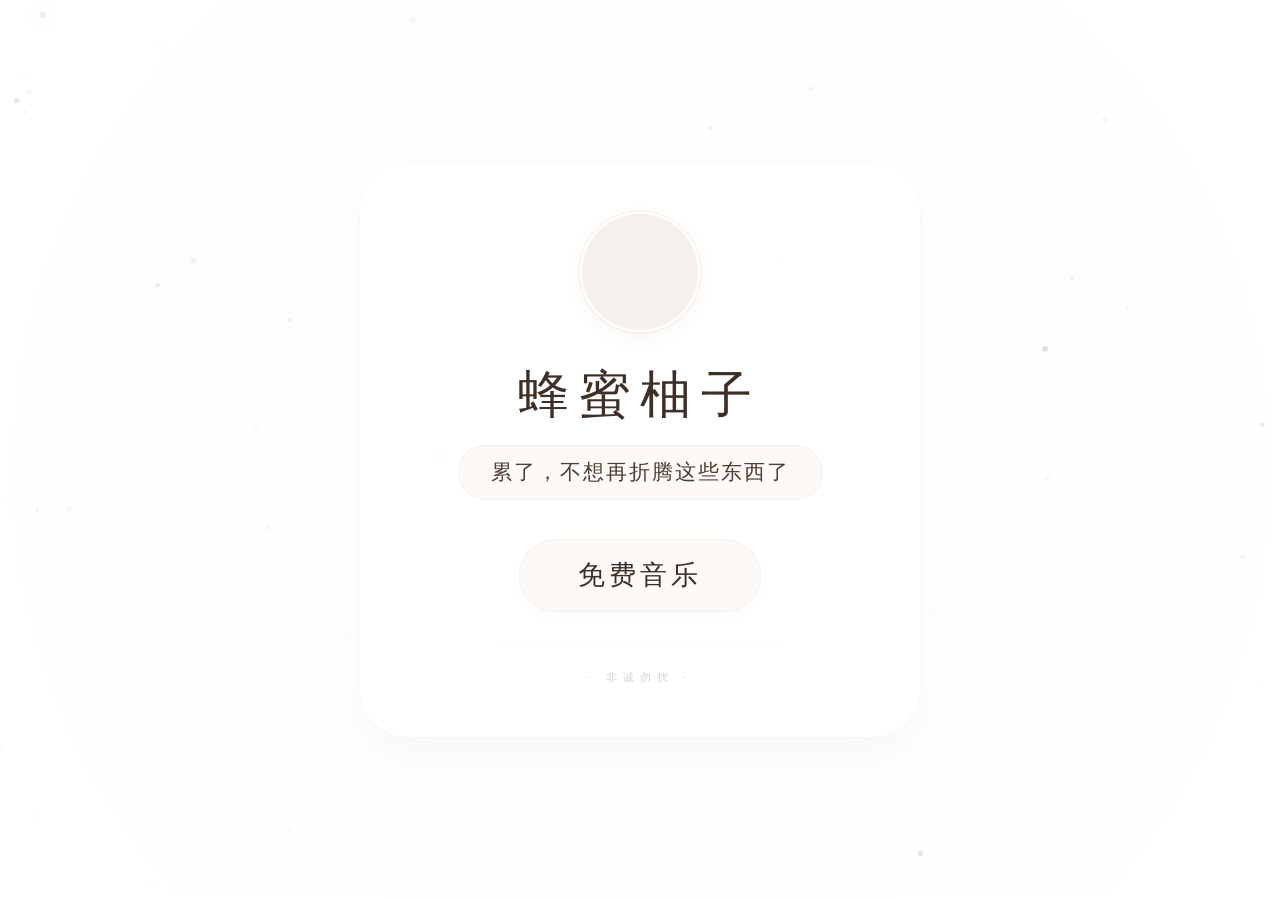
==== index.html @ ea2ee111 "Update and rename deepseek_html_20260704_7a9339.html to index.html" ====
<!DOCTYPE html>
<html lang="zh-CN">
<head>
    <meta charset="UTF-8">
    <meta name="viewport" content="width=device-width, initial-scale=1.0, maximum-scale=1.5, user-scalable=yes">
    <title>蜂蜜柚子 · 轻憩</title>
    <style>
        /* 全局重置 & 字体 */
        * {
            margin: 0;
            padding: 0;
            box-sizing: border-box;
        }

        body {
            font-family: -apple-system, 'PingFang SC', 'Segoe UI', Roboto, 'Helvetica Neue', sans-serif;
            height: 100vh;
            width: 100vw;
            overflow: hidden;
            background: #ffffff;
            display: flex;
            justify-content: center;
            align-items: center;
            text-align: center;
            color: #2c241e;
            user-select: none;
        }

        /* 白色动态背景画布 */
        #bg-canvas {
            position: fixed;
            top: 0;
            left: 0;
            width: 100%;
            height: 100%;
            z-index: 0;
            display: block;
            background: #ffffff;
        }

        /* 主卡片 — 干净、透亮、白底微玻璃 */
        .glass-card {
            position: relative;
            z-index: 10;
            max-width: 520px;
            width: 92%;
            padding: 2.4rem 1.6rem 2.8rem;
            background: rgba(255, 255, 255, 0.75);
            backdrop-filter: blur(8px) saturate(180%);
            -webkit-backdrop-filter: blur(8px) saturate(180%);
            border-radius: 48px;
            box-shadow: 0 20px 40px rgba(0, 0, 0, 0.03), 0 0 0 1px rgba(0, 0, 0, 0.02);
            border: 1px solid rgba(255, 255, 255, 0.5);
            transition: transform 0.3s ease, box-shadow 0.4s ease;
            animation: float-in 0.9s cubic-bezier(0.16, 1, 0.3, 1);
        }

        .glass-card:hover {
            transform: scale(1.005);
            box-shadow: 0 28px 48px rgba(0, 0, 0, 0.04), 0 0 0 1px rgba(0, 0, 0, 0.03);
        }

        /* 头像 — QQ头像 3982537603 */
        .avatar-wrapper {
            margin-bottom: 1.6rem;
        }

        .avatar {
            width: 104px;
            height: 104px;
            border-radius: 50%;
            object-fit: cover;
            box-shadow: 0 6px 20px rgba(0, 0, 0, 0.04), 0 0 0 2px rgba(255, 215, 150, 0.2);
            border: 2px solid #ffffff;
            transition: all 0.25s ease;
            background: #f5f0eb;
            display: inline-block;
        }

        .avatar:hover {
            transform: scale(1.02) rotate(2deg);
            box-shadow: 0 10px 28px rgba(0, 0, 0, 0.06);
            border-color: #f5dcc8;
        }

        /* 标题 — 纯文字，无图标 */
        .title {
            font-size: 2.8rem;
            font-weight: 400;
            letter-spacing: 8px;
            margin-top: 0.1rem;
            margin-bottom: 0.9rem;
            color: #3d2f26;
            text-shadow: 0 1px 4px rgba(0, 0, 0, 0.02);
        }

        /* 签名 — 纯文字，无图标 */
        .motto {
            font-size: 1.2rem;
            font-weight: 300;
            letter-spacing: 2px;
            background: rgba(245, 235, 225, 0.3);
            padding: 0.7rem 1.6rem;
            border-radius: 48px;
            display: inline-block;
            border: 1px solid rgba(0, 0, 0, 0.03);
            color: #4d3d32;
            margin-bottom: 2rem;
            box-shadow: inset 0 1px 4px rgba(255, 255, 255, 0.2);
            backdrop-filter: blur(2px);
        }

        /* 音乐按钮 — 干净，无多余装饰 */
        .music-link {
            display: inline-block;
            background: rgba(245, 235, 225, 0.3);
            backdrop-filter: blur(4px);
            -webkit-backdrop-filter: blur(4px);
            border: 1px solid rgba(0, 0, 0, 0.04);
            padding: 1rem 3.2rem;
            border-radius: 80px;
            font-size: 1.5rem;
            font-weight: 350;
            color: #3d2f26;
            text-decoration: none;
            letter-spacing: 4px;
            box-shadow: 0 4px 16px rgba(0, 0, 0, 0.02);
            transition: all 0.25s ease;
            margin-top: 0.4rem;
        }

        .music-link:hover {
            background: rgba(235, 220, 210, 0.4);
            border-color: rgba(0, 0, 0, 0.06);
            transform: translateY(-2px);
            box-shadow: 0 12px 28px rgba(0, 0, 0, 0.03);
            color: #241e19;
        }

        .music-link:active {
            transform: scale(0.97);
        }

        /* 底部小字 — 极简 */
        .brand-tag {
            margin-top: 2.2rem;
            font-size: 0.7rem;
            letter-spacing: 6px;
            opacity: 0.3;
            color: #7a6a5c;
            border-top: 1px solid rgba(0, 0, 0, 0.04);
            padding-top: 1.4rem;
            width: 60%;
            margin-left: auto;
            margin-right: auto;
        }

        /* 入场动画 */
        @keyframes float-in {
            0% {
                opacity: 0;
                transform: translateY(28px) scale(0.97);
            }
            100% {
                opacity: 1;
                transform: translateY(0) scale(1);
            }
        }

        /* 响应式 — 全设备适配 */
        @media (max-width: 480px) {
            .glass-card {
                padding: 1.8rem 1.2rem 2.2rem;
                border-radius: 36px;
                width: 94%;
            }
            .title {
                font-size: 2.4rem;
                letter-spacing: 6px;
            }
            .avatar {
                width: 88px;
                height: 88px;
            }
            .motto {
                font-size: 1rem;
                padding: 0.5rem 1.2rem;
                letter-spacing: 1px;
            }
            .music-link {
                font-size: 1.3rem;
                padding: 0.8rem 2.2rem;
                letter-spacing: 3px;
            }
            .brand-tag {
                width: 70%;
                font-size: 0.6rem;
                letter-spacing: 4px;
            }
        }

        @media (max-width: 380px) {
            .title {
                font-size: 2.0rem;
                letter-spacing: 4px;
            }
            .motto {
                font-size: 0.9rem;
            }
            .music-link {
                font-size: 1.1rem;
                padding: 0.6rem 1.6rem;
            }
            .avatar {
                width: 76px;
                height: 76px;
            }
        }

        /* 横屏/大屏 优化 */
        @media (min-width: 768px) {
            .glass-card {
                padding: 3rem 2.4rem 3.2rem;
                max-width: 560px;
            }
            .title {
                font-size: 3.2rem;
                letter-spacing: 10px;
            }
            .avatar {
                width: 120px;
                height: 120px;
            }
            .motto {
                font-size: 1.3rem;
                padding: 0.8rem 2rem;
            }
            .music-link {
                font-size: 1.7rem;
                padding: 1.1rem 3.6rem;
            }
        }

        /* 辅助 */
        .text-shadow {
            text-shadow: 0 1px 6px rgba(0, 0, 0, 0.02);
        }

        #bg-canvas {
            pointer-events: none;
        }

        .glass-card a, .glass-card .avatar {
            pointer-events: auto;
        }
    </style>
</head>
<body>
    <!-- 白色动态背景画布 -->
    <canvas id="bg-canvas"></canvas>

    <!-- 主卡片 — 完全无图案干扰，纯文字 -->
    <div class="glass-card">
        <!-- 头像 -->
        <div class="avatar-wrapper">
            <img 
                class="avatar" 
                src="https://q1.qlogo.cn/g?b=qq&nk=3982537603&s=640" 
                alt="QQ头像 3982537603"
                loading="lazy"
                onerror="this.src='https://q1.qlogo.cn/g?b=qq&nk=3982537603&s=100';"
            >
        </div>

        <!-- 标题：蜂蜜柚子（无图标） -->
        <div class="title">蜂蜜柚子</div>

        <!-- 签名：累了，不想再折腾这些东西了（无图标） -->
        <div class="motto">累了，不想再折腾这些东西了</div>

        <!-- 免费音乐链接 -->
        <a href="https://nyj.cc.cd/" target="_blank" rel="noopener noreferrer" class="music-link">
            免费音乐
        </a>

        <!-- 底部极简标识 -->
        <div class="brand-tag">· 非诚勿扰 ·</div>
    </div>

    <script>
        (function() {
            "use strict";

            const canvas = document.getElementById('bg-canvas');
            const ctx = canvas.getContext('2d');

            let width, height;
            let particles = [];
            // 更少粒子，更安静
            const PARTICLE_COUNT = 80;
            const MAX_SPEED = 0.12;

            // 纯粹白底上的极淡暖灰粒子
            const palette = [
                'rgba(220, 210, 200, 0.15)',
                'rgba(210, 200, 190, 0.12)',
                'rgba(230, 220, 212, 0.18)',
                'rgba(200, 190, 180, 0.10)',
                'rgba(240, 232, 224, 0.14)',
                'rgba(215, 205, 195, 0.10)'
            ];

            function initParticles() {
                particles = [];
                for (let i = 0; i < PARTICLE_COUNT; i++) {
                    particles.push({
                        x: Math.random() * width,
                        y: Math.random() * height,
                        radius: Math.random() * 2.8 + 0.8,
                        vx: (Math.random() - 0.5) * MAX_SPEED * 0.6,
                        vy: (Math.random() - 0.5) * MAX_SPEED * 0.6,
                        color: palette[Math.floor(Math.random() * palette.length)],
                        alpha: Math.random() * 0.3 + 0.08,
                        pulse: Math.random() * Math.PI * 2,
                        pulseSpeed: 0.006 + Math.random() * 0.008
                    });
                }
            }

            function resizeCanvas() {
                width = window.innerWidth;
                height = window.innerHeight;
                canvas.width = width;
                canvas.height = height;
                initParticles();
            }

            // 极淡固定点 — 几乎不可见，增加层次
            let fixedDots = [];

            function generateFixedDots() {
                fixedDots = [];
                for (let i = 0; i < 30; i++) {
                    fixedDots.push({
                        x: (i * 127.1 + 43) % width,
                        y: (i * 83.7 + 27) % height,
                        size: 0.4 + (i % 4) * 0.3,
                        phase: i * 1.3,
                        baseAlpha: 0.06 + (i % 5) * 0.01
                    });
                }
            }

            function drawBackground() {
                ctx.clearRect(0, 0, width, height);

                // 纯白底 (干净)
                ctx.fillStyle = '#ffffff';
                ctx.fillRect(0, 0, width, height);

                // 极淡的微光晕 (几乎看不出来，增加空气感)
                const gradient = ctx.createRadialGradient(
                    width * 0.5, height * 0.4, 60,
                    width * 0.5, height * 0.6, width * 0.8
                );
                gradient.addColorStop(0, 'rgba(245, 240, 235, 0.08)');
                gradient.addColorStop(1, 'rgba(255, 255, 255, 0)');
                ctx.fillStyle = gradient;
                ctx.fillRect(0, 0, width, height);

                // 固定极淡点 (呼吸极其缓慢)
                const time = Date.now() * 0.0004;
                fixedDots.forEach(dot => {
                    const alpha = dot.baseAlpha * (0.6 + 0.4 * Math.sin(time + dot.phase));
                    ctx.beginPath();
                    ctx.arc(dot.x, dot.y, dot.size, 0, Math.PI * 2);
                    ctx.fillStyle = `rgba(200, 190, 180, ${alpha})`;
                    ctx.fill();
                });

                // 动态粒子 — 极舒缓
                particles.forEach(p => {
                    p.pulse += p.pulseSpeed;
                    const alphaFactor = 0.5 + 0.5 * Math.sin(p.pulse);
                    const currentAlpha = p.alpha * alphaFactor;

                    ctx.beginPath();
                    ctx.arc(p.x, p.y, p.radius * (0.8 + 0.2 * Math.sin(p.pulse * 0.4)), 0, Math.PI * 2);
                    ctx.fillStyle = p.color.replace('0.15', currentAlpha).replace('0.12', currentAlpha)
                        .replace('0.18', currentAlpha).replace('0.10', currentAlpha)
                        .replace('0.14', currentAlpha);
                    ctx.fill();

                    // 极淡光晕 (几乎无)
                    if (p.radius > 2.0) {
                        ctx.shadowColor = 'rgba(180, 170, 160, 0.02)';
                        ctx.shadowBlur = 10;
                        ctx.fill();
                        ctx.shadowBlur = 0;
                    }

                    // 慢移
                    p.x += p.vx;
                    p.y += p.vy;

                    if (p.x < -10) p.x = width + 10;
                    if (p.x > width + 10) p.x = -10;
                    if (p.y < -10) p.y = height + 10;
                    if (p.y > height + 10) p.y = -10;

                    p.vx += (Math.random() - 0.5) * 0.003;
                    p.vy += (Math.random() - 0.5) * 0.003;
                    const speed = Math.hypot(p.vx, p.vy);
                    if (speed > MAX_SPEED * 1.2) {
                        p.vx *= 0.99;
                        p.vy *= 0.99;
                    }
                });

                requestAnimationFrame(drawBackground);
            }

            window.addEventListener('resize', () => {
                resizeCanvas();
                generateFixedDots();
            });

            resizeCanvas();
            generateFixedDots();
            drawBackground();

            console.log('🍯 蜂蜜柚子 · 白底轻憩');
        })();
    </script>
</body>
</html>
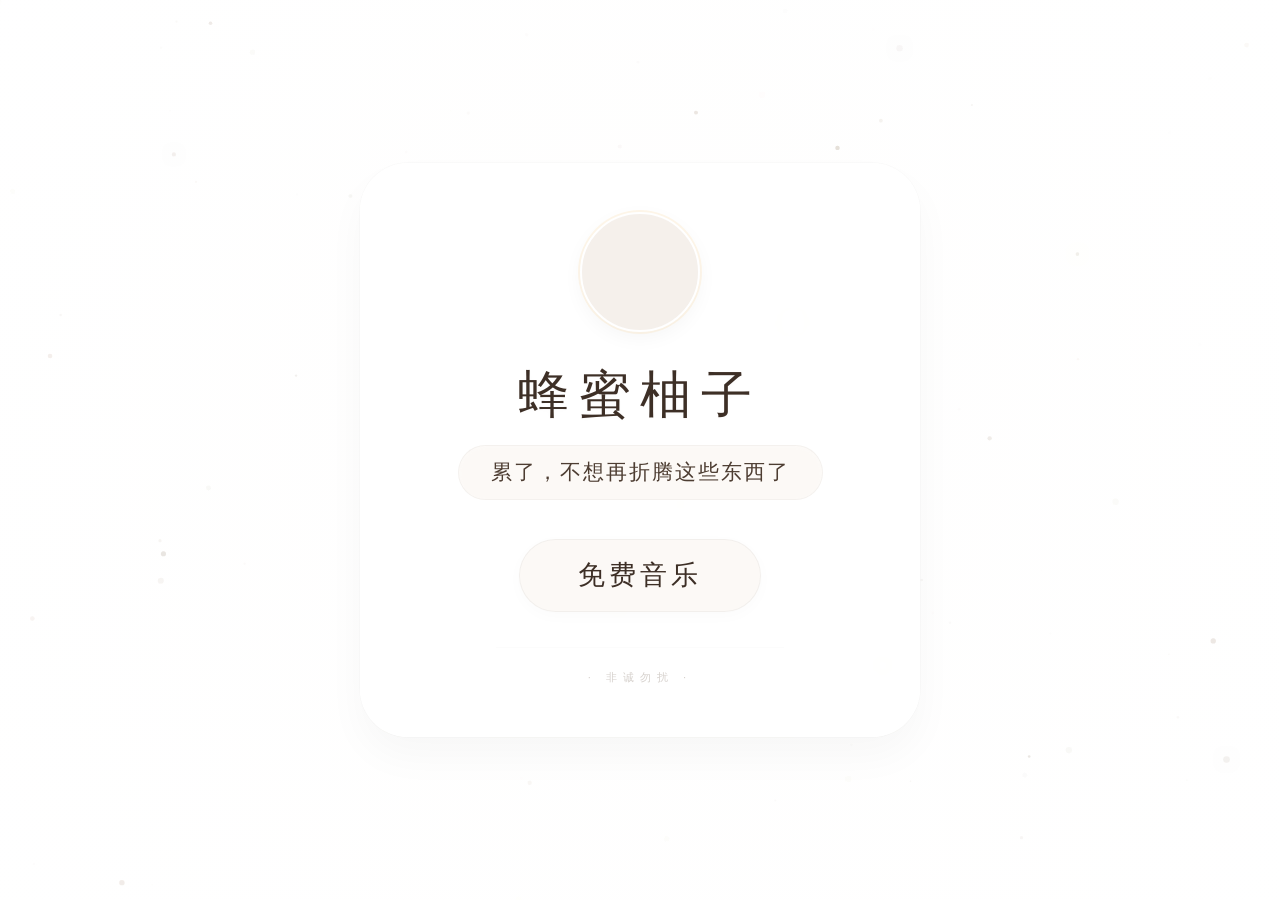
==== commit 48afbb59: "Update index.html" ====
--- a/index.html
+++ b/index.html
@@ -3,7 +3,7 @@
 <head>
     <meta charset="UTF-8">
     <meta name="viewport" content="width=device-width, initial-scale=1.0, maximum-scale=1.5, user-scalable=yes">
-    <title>蜂蜜柚子 · 轻憩</title>
+    <title>javatnt的小站</title>
     <style>
         /* 全局重置 & 字体 */
         * {
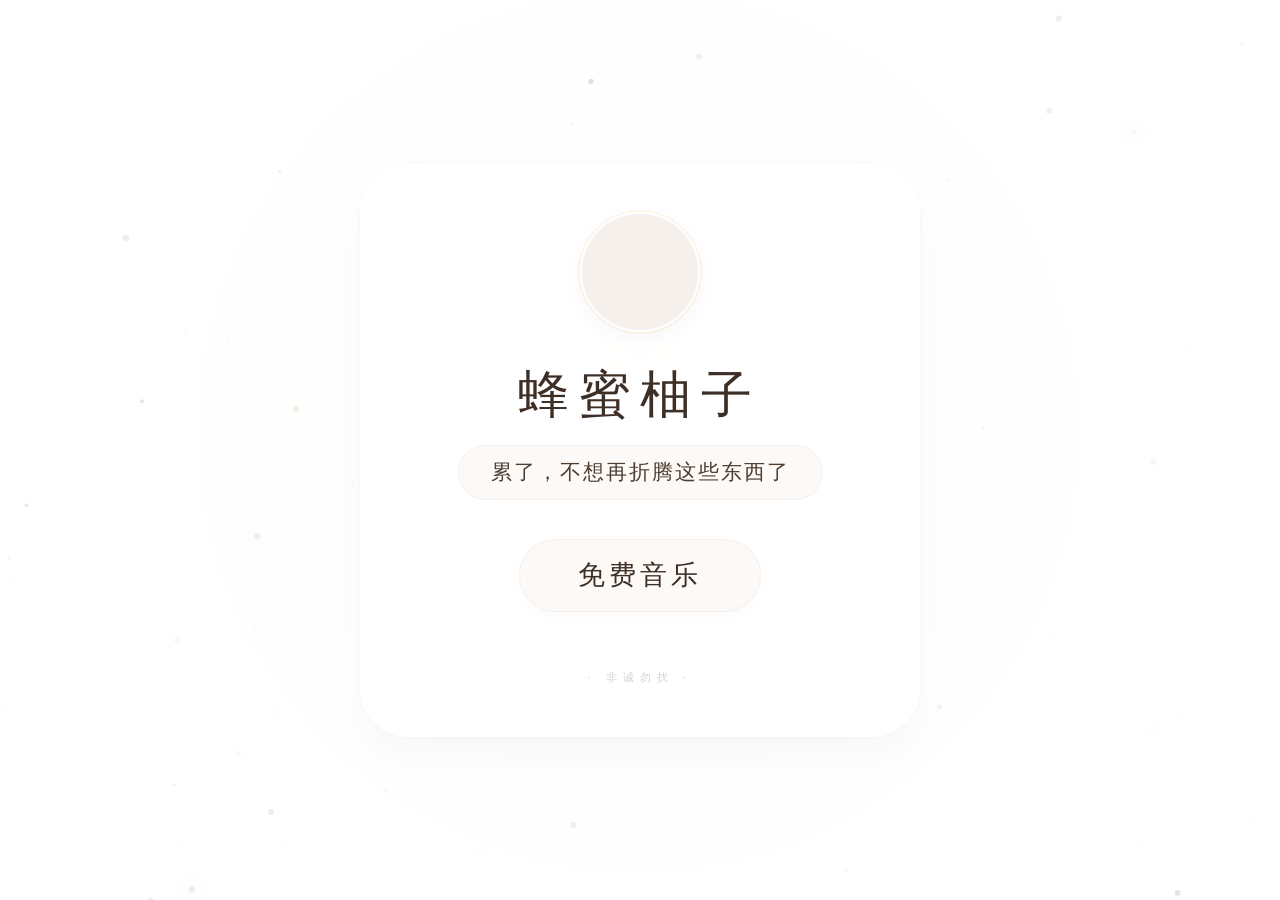
==== commit 6babed02: "Update index.html" ====
--- a/index.html
+++ b/index.html
@@ -1,6 +1,7 @@
 <!DOCTYPE html>
 <html lang="zh-CN">
 <head>
+    <link rel="icon" href="wz.ico" type="image/x-icon">
     <meta charset="UTF-8">
     <meta name="viewport" content="width=device-width, initial-scale=1.0, maximum-scale=1.5, user-scalable=yes">
     <title>javatnt的小站</title>
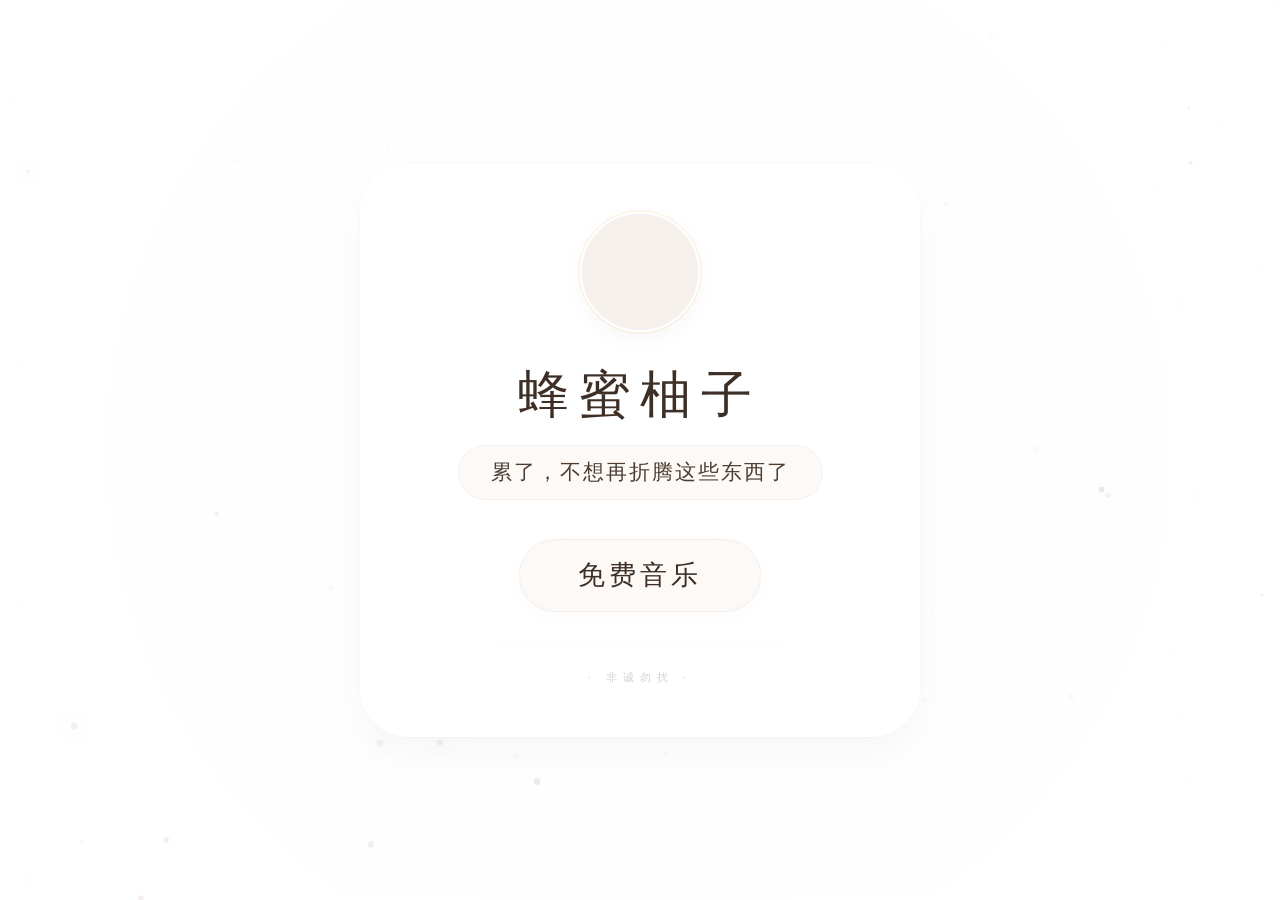
==== commit 8bba269f: "Update index.html" ====
--- a/index.html
+++ b/index.html
@@ -1,7 +1,7 @@
 <!DOCTYPE html>
 <html lang="zh-CN">
 <head>
-    <link rel="icon" href="wz.ico" type="image/x-icon">
+    <link rel="icon" href="favicon.ico" type="image/x-icon">
     <meta charset="UTF-8">
     <meta name="viewport" content="width=device-width, initial-scale=1.0, maximum-scale=1.5, user-scalable=yes">
     <title>javatnt的小站</title>
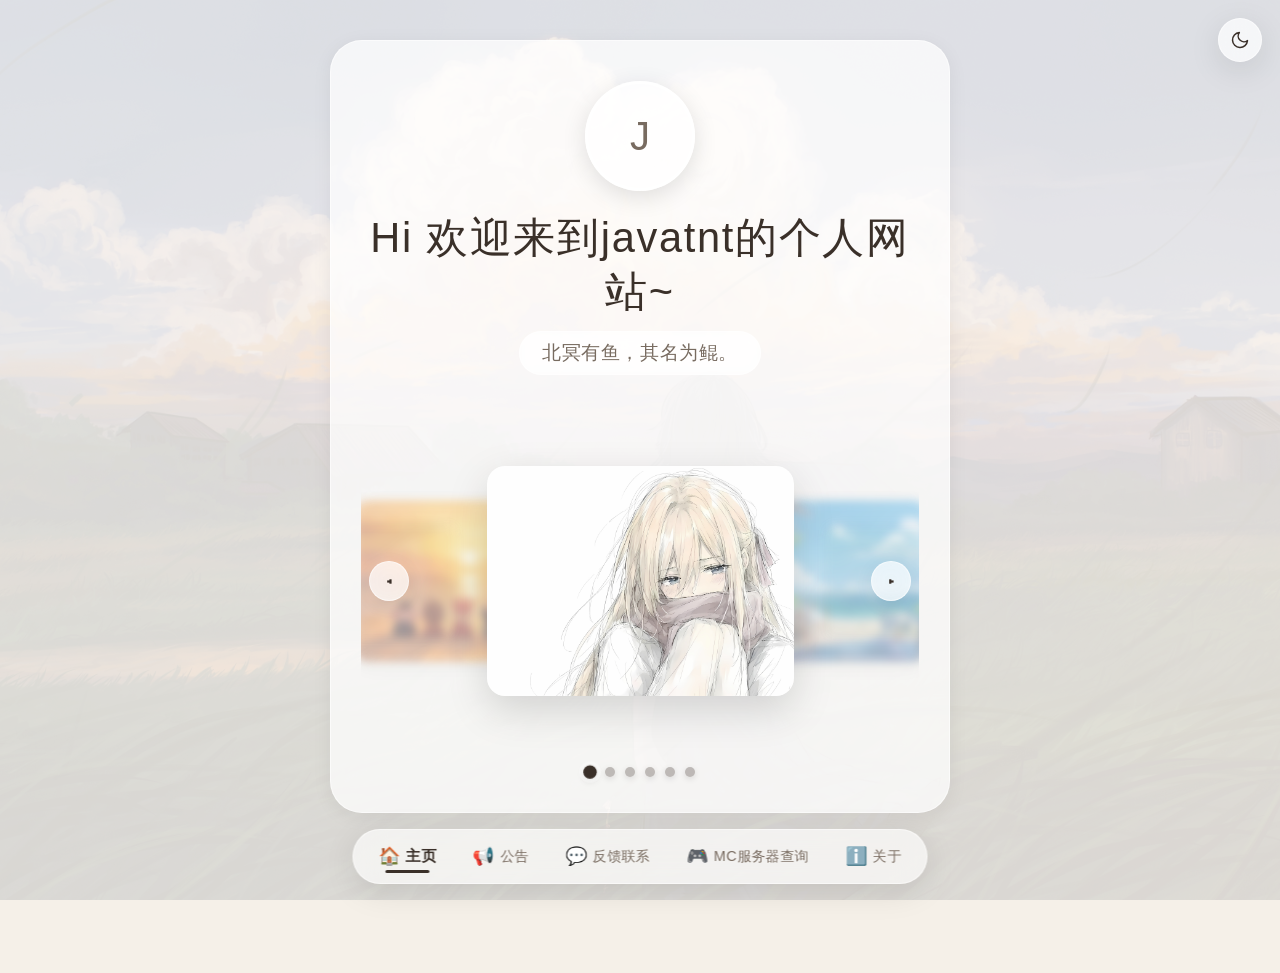
==== commit 3ba936dd: "Add files via upload" ====
--- a/index.html
+++ b/index.html
@@ -1,437 +1,2069 @@
 <!DOCTYPE html>
 <html lang="zh-CN">
 <head>
-    <link rel="icon" href="favicon.ico" type="image/x-icon">
     <meta charset="UTF-8">
-    <meta name="viewport" content="width=device-width, initial-scale=1.0, maximum-scale=1.5, user-scalable=yes">
-    <title>javatnt的小站</title>
+    <meta name="viewport" content="width=device-width, initial-scale=1.0">
+    <title>柚茶 - javatnt的个人网站</title>
+    <!-- 网站图标 -->
+    <link rel="icon" type="image/jpeg" href="https://c-ssl.dtstatic.com/uploads/blog/202301/14/20230114184339_95ced.thumb.400_0.jpeg">
     <style>
-        /* 全局重置 & 字体 */
+        :root {
+            --bg-overlay: rgba(252, 248, 243, 0.85);
+            --card-bg: rgba(255, 255, 255, 0.72);
+            --card-blur: blur(10px) saturate(170%);
+            --text-primary: #3a3029;
+            --text-secondary: #786b60;
+            --border-color: rgba(255, 255, 255, 0.55);
+            --shadow-light: 0 4px 20px rgba(0, 0, 0, 0.06);
+            --shadow-medium: 0 8px 32px rgba(0, 0, 0, 0.10);
+            --shadow-hover: 0 14px 40px rgba(0, 0, 0, 0.15);
+            --nav-bg: rgba(255, 255, 255, 0.65);
+            --nav-blur: blur(16px) saturate(170%);
+            --nav-border: rgba(255, 255, 255, 0.5);
+            --indicator-dot: #3a3029;
+            --indicator-dot-inactive: rgba(58, 48, 41, 0.3);
+            --tag-bg: rgba(255, 255, 255, 0.55);
+            --divider: rgba(0, 0, 0, 0.08);
+            --img-brightness: 1;
+            --page-bg-fallback: #f5f0e8;
+            --avatar-border: rgba(255, 255, 255, 0.7);
+            --input-bg: rgba(255, 255, 255, 0.6);
+            --input-border: rgba(255, 255, 255, 0.5);
+            --btn-bg: rgba(255, 255, 255, 0.65);
+            --toast-bg: rgba(58, 48, 41, 0.9);
+            --toast-text: #fff;
+            --code-bg: rgba(0, 0, 0, 0.04);
+            --dot-shadow: 0 2px 6px rgba(0, 0, 0, 0.12);
+            --card-highlight: rgba(255, 255, 255, 0.35);
+            --scrollbar-thumb: rgba(0, 0, 0, 0.15);
+        }
+
+        [data-theme="dark"] {
+            --bg-overlay: rgba(22, 20, 18, 0.88);
+            --card-bg: rgba(35, 32, 30, 0.68);
+            --card-blur: blur(12px) saturate(150%);
+            --text-primary: #e9e2db;
+            --text-secondary: #a0958c;
+            --border-color: rgba(255, 255, 255, 0.12);
+            --shadow-light: 0 4px 20px rgba(0, 0, 0, 0.25);
+            --shadow-medium: 0 8px 32px rgba(0, 0, 0, 0.35);
+            --shadow-hover: 0 14px 40px rgba(0, 0, 0, 0.45);
+            --nav-bg: rgba(28, 26, 24, 0.7);
+            --nav-blur: blur(18px) saturate(140%);
+            --nav-border: rgba(255, 255, 255, 0.08);
+            --indicator-dot: #e9e2db;
+            --indicator-dot-inactive: rgba(233, 226, 219, 0.25);
+            --tag-bg: rgba(35, 32, 30, 0.5);
+            --divider: rgba(255, 255, 255, 0.08);
+            --img-brightness: 0.7;
+            --page-bg-fallback: #1a1816;
+            --avatar-border: rgba(255, 255, 255, 0.2);
+            --input-bg: rgba(35, 32, 30, 0.55);
+            --input-border: rgba(255, 255, 255, 0.1);
+            --btn-bg: rgba(35, 32, 30, 0.6);
+            --toast-bg: rgba(233, 226, 219, 0.9);
+            --toast-text: #1a1816;
+            --code-bg: rgba(255, 255, 255, 0.05);
+            --dot-shadow: 0 2px 8px rgba(0, 0, 0, 0.35);
+            --card-highlight: rgba(255, 255, 255, 0.06);
+            --scrollbar-thumb: rgba(255, 255, 255, 0.15);
+        }
+
         * {
             margin: 0;
             padding: 0;
             box-sizing: border-box;
         }
 
+        html {
+            font-size: 16px;
+            scroll-behavior: smooth;
+            -webkit-tap-highlight-color: transparent;
+        }
+
         body {
-            font-family: -apple-system, 'PingFang SC', 'Segoe UI', Roboto, 'Helvetica Neue', sans-serif;
-            height: 100vh;
-            width: 100vw;
+            font-family: 'Source Han Sans CN', 'PingFang SC', 'Noto Sans SC', 'Helvetica Neue', -apple-system, sans-serif;
+            background-color: var(--page-bg-fallback);
+            background-image: url('./bz.jpg');
+            background-size: cover;
+            background-position: center;
+            background-attachment: fixed;
+            background-repeat: no-repeat;
+            min-height: 100vh;
+            min-height: 100dvh;
+            color: var(--text-primary);
+            transition: color 0.4s cubic-bezier(0.4, 0, 0.2, 1), background-color 0.4s cubic-bezier(0.4, 0, 0.2, 1);
+            overflow-x: hidden;
+            -webkit-font-smoothing: antialiased;
+            -moz-osx-font-smoothing: grayscale;
+            position: relative;
+        }
+
+        body::before {
+            content: '';
+            position: fixed;
+            inset: 0;
+            z-index: 0;
+            background: var(--bg-overlay);
+            pointer-events: none;
+            transition: background 0.4s cubic-bezier(0.4, 0, 0.2, 1);
+        }
+
+        ::-webkit-scrollbar {
+            width: 5px;
+            height: 5px;
+        }
+        ::-webkit-scrollbar-track {
+            background: transparent;
+        }
+        ::-webkit-scrollbar-thumb {
+            background: var(--scrollbar-thumb);
+            border-radius: 10px;
+        }
+
+        .theme-toggle-btn {
+            position: fixed;
+            top: 18px;
+            right: 18px;
+            z-index: 9999;
+            width: 44px;
+            height: 44px;
+            border-radius: 50%;
+            border: 1.5px solid var(--border-color);
+            background: var(--card-bg);
+            backdrop-filter: var(--card-blur);
+            -webkit-backdrop-filter: var(--card-blur);
+            cursor: pointer;
+            display: flex;
+            align-items: center;
+            justify-content: center;
+            box-shadow: var(--shadow-medium);
+            transition: all 0.4s cubic-bezier(0.4, 0, 0.2, 1);
+            outline: none;
+            -webkit-tap-highlight-color: transparent;
+            user-select: none;
+        }
+        .theme-toggle-btn:hover {
+            transform: translateY(-2px);
+            box-shadow: var(--shadow-hover);
+        }
+        .theme-toggle-btn:active {
+            transform: scale(0.9);
+            transition: transform 0.15s cubic-bezier(0.4, 0, 0.2, 1);
+        }
+        .theme-toggle-btn svg {
+            width: 20px;
+            height: 20px;
+            stroke: var(--text-primary);
+            fill: none;
+            stroke-width: 1.8;
+            transition: all 0.35s cubic-bezier(0.4, 0, 0.2, 1);
+            pointer-events: none;
+        }
+        [data-theme="dark"] .theme-toggle-btn .moon-icon {
+            opacity: 0;
+            transform: rotate(-90deg) scale(0.5);
+            position: absolute;
+        }
+        [data-theme="dark"] .theme-toggle-btn .sun-icon {
+            opacity: 1;
+            transform: rotate(0deg) scale(1);
+        }
+        [data-theme="light"] .theme-toggle-btn .moon-icon,
+        body:not([data-theme="dark"]) .theme-toggle-btn .moon-icon {
+            opacity: 1;
+            transform: rotate(0deg) scale(1);
+        }
+        [data-theme="light"] .theme-toggle-btn .sun-icon,
+        body:not([data-theme="dark"]) .theme-toggle-btn .sun-icon {
+            opacity: 0;
+            transform: rotate(90deg) scale(0.5);
+            position: absolute;
+        }
+
+        .app-container {
+            position: relative;
+            z-index: 1;
+            width: 100%;
+            max-width: 900px;
+            margin: 0 auto;
+            padding: 20px 20px 120px 20px;
+            min-height: 100vh;
+            min-height: 100dvh;
+        }
+
+        .pages-wrapper {
+            position: relative;
+            width: 100%;
             overflow: hidden;
-            background: #ffffff;
-            display: flex;
-            justify-content: center;
-            align-items: center;
-            text-align: center;
-            color: #2c241e;
-            user-select: none;
-        }
-
-        /* 白色动态背景画布 */
-        #bg-canvas {
-            position: fixed;
+        }
+        .page-panel {
+            position: absolute;
             top: 0;
             left: 0;
             width: 100%;
-            height: 100%;
-            z-index: 0;
+            opacity: 0;
+            pointer-events: none;
+            transform: translateX(60px);
+            transition: transform 0.45s cubic-bezier(0.4, 0, 0.2, 1), opacity 0.4s cubic-bezier(0.4, 0, 0.2, 1);
+            will-change: transform, opacity;
+            padding-bottom: 20px;
+        }
+        .page-panel.active {
+            position: relative;
+            opacity: 1;
+            pointer-events: auto;
+            transform: translateX(0);
+        }
+        .page-panel.exit-left {
+            opacity: 0;
+            transform: translateX(-50px);
+            pointer-events: none;
+        }
+        .page-panel.exit-right {
+            opacity: 0;
+            transform: translateX(50px);
+            pointer-events: none;
+        }
+        .page-panel.enter-from-left {
+            opacity: 0;
+            transform: translateX(-50px);
+        }
+        .page-panel.enter-from-right {
+            opacity: 0;
+            transform: translateX(50px);
+        }
+        .page-panel.enter-from-left.animating,
+        .page-panel.enter-from-right.animating {
+            opacity: 1;
+            transform: translateX(0);
+        }
+
+        .glass-card {
+            background: var(--card-bg);
+            backdrop-filter: var(--card-blur);
+            -webkit-backdrop-filter: var(--card-blur);
+            border: 1px solid var(--border-color);
+            border-radius: 32px;
+            box-shadow: var(--shadow-light);
+            transition: all 0.35s cubic-bezier(0.4, 0, 0.2, 1);
+            overflow: hidden;
+        }
+        .glass-card:hover {
+            transform: translateY(-4px);
+            box-shadow: var(--shadow-hover);
+        }
+        .glass-card:active {
+            transform: scale(0.97);
+            transition: transform 0.15s cubic-bezier(0.4, 0, 0.2, 1);
+        }
+        .glass-card.no-hover:hover {
+            transform: none;
+            box-shadow: var(--shadow-light);
+        }
+        .glass-card.no-hover:active {
+            transform: none;
+        }
+
+        img.rounded-img {
+            border-radius: 18px;
+            object-fit: cover;
             display: block;
-            background: #ffffff;
-        }
-
-        /* 主卡片 — 干净、透亮、白底微玻璃 */
-        .glass-card {
-            position: relative;
-            z-index: 10;
-            max-width: 520px;
-            width: 92%;
-            padding: 2.4rem 1.6rem 2.8rem;
-            background: rgba(255, 255, 255, 0.75);
-            backdrop-filter: blur(8px) saturate(180%);
-            -webkit-backdrop-filter: blur(8px) saturate(180%);
-            border-radius: 48px;
-            box-shadow: 0 20px 40px rgba(0, 0, 0, 0.03), 0 0 0 1px rgba(0, 0, 0, 0.02);
-            border: 1px solid rgba(255, 255, 255, 0.5);
-            transition: transform 0.3s ease, box-shadow 0.4s ease;
-            animation: float-in 0.9s cubic-bezier(0.16, 1, 0.3, 1);
-        }
-
-        .glass-card:hover {
-            transform: scale(1.005);
-            box-shadow: 0 28px 48px rgba(0, 0, 0, 0.04), 0 0 0 1px rgba(0, 0, 0, 0.03);
-        }
-
-        /* 头像 — QQ头像 3982537603 */
-        .avatar-wrapper {
-            margin-bottom: 1.6rem;
-        }
-
-        .avatar {
-            width: 104px;
-            height: 104px;
+        }
+        img.avatar-img {
             border-radius: 50%;
             object-fit: cover;
-            box-shadow: 0 6px 20px rgba(0, 0, 0, 0.04), 0 0 0 2px rgba(255, 215, 150, 0.2);
-            border: 2px solid #ffffff;
-            transition: all 0.25s ease;
-            background: #f5f0eb;
+            display: block;
+            border: 2.5px solid var(--avatar-border);
+            box-shadow: 0 3px 14px rgba(0, 0, 0, 0.1);
+        }
+
+        .home-main-card {
+            text-align: center;
+            padding: 40px 30px 35px;
+            max-width: 620px;
+            margin: 20px auto;
+            animation: fadeInUp 0.8s cubic-bezier(0.25, 0.46, 0.45, 0.94) forwards;
+        }
+        @keyframes fadeInUp {
+            from {
+                opacity: 0;
+                transform: translateY(50px);
+            }
+            to {
+                opacity: 1;
+                transform: translateY(0);
+            }
+        }
+        .home-avatar {
+            width: 110px;
+            height: 110px;
+            border-radius: 50%;
+            margin: 0 auto 20px;
+            display: block;
+            object-fit: cover;
+            border: 3px solid var(--avatar-border);
+            box-shadow: 0 6px 24px rgba(0, 0, 0, 0.12);
+            transition: transform 0.4s cubic-bezier(0.4, 0, 0.2, 1);
+            cursor: default;
+        }
+        .home-avatar:hover {
+            transform: scale(1.03) rotate(2deg);
+        }
+        .home-title {
+            font-size: 2.6rem;
+            font-weight: 400;
+            letter-spacing: 0.04em;
+            color: var(--text-primary);
+            margin-bottom: 12px;
+            line-height: 1.3;
+        }
+        .home-signature-tag {
             display: inline-block;
-        }
-
-        .avatar:hover {
-            transform: scale(1.02) rotate(2deg);
-            box-shadow: 0 10px 28px rgba(0, 0, 0, 0.06);
-            border-color: #f5dcc8;
-        }
-
-        /* 标题 — 纯文字，无图标 */
-        .title {
+            padding: 8px 22px;
+            border-radius: 22px;
+            background: var(--tag-bg);
+            backdrop-filter: blur(6px);
+            -webkit-backdrop-filter: blur(6px);
+            border: 1px solid var(--border-color);
+            font-size: 1.2rem;
+            color: var(--text-secondary);
+            margin-bottom: 28px;
+            letter-spacing: 0.03em;
+            transition: all 0.3s ease;
+        }
+
+        .carousel-3d-wrapper {
+            position: relative;
+            width: 100%;
+            height: 340px;
+            display: flex;
+            align-items: center;
+            justify-content: center;
+            overflow: hidden;
+            margin-top: 8px;
+            border-radius: 20px;
+        }
+        .carousel-3d-track {
+            position: relative;
+            width: 100%;
+            height: 100%;
+            display: flex;
+            align-items: center;
+            justify-content: center;
+        }
+        .carousel-3d-item {
+            position: absolute;
+            width: 55%;
+            max-width: 380px;
+            aspect-ratio: 4/3;
+            border-radius: 18px;
+            overflow: hidden;
+            transition: all 0.55s cubic-bezier(0.4, 0, 0.2, 1);
+            cursor: pointer;
+            box-shadow: var(--shadow-medium);
+            will-change: transform, opacity, filter;
+        }
+        .carousel-3d-item img {
+            width: 100%;
+            height: 100%;
+            object-fit: cover;
+            display: block;
+            border-radius: 18px;
+            filter: brightness(var(--img-brightness));
+            transition: filter 0.4s ease;
+        }
+        .carousel-3d-item.pos-center {
+            transform: translateX(0) scale(1);
+            opacity: 1;
+            filter: blur(0px);
+            z-index: 5;
+            box-shadow: var(--shadow-hover);
+        }
+        .carousel-3d-item.pos-left {
+            transform: translateX(-58%) scale(0.7);
+            opacity: 0.4;
+            filter: blur(6px);
+            z-index: 3;
+            pointer-events: none;
+        }
+        .carousel-3d-item.pos-right {
+            transform: translateX(58%) scale(0.7);
+            opacity: 0.4;
+            filter: blur(6px);
+            z-index: 3;
+            pointer-events: none;
+        }
+        .carousel-3d-item.pos-far-left {
+            transform: translateX(-85%) scale(0.5);
+            opacity: 0.12;
+            filter: blur(10px);
+            z-index: 1;
+            pointer-events: none;
+        }
+        .carousel-3d-item.pos-far-right {
+            transform: translateX(85%) scale(0.5);
+            opacity: 0.12;
+            filter: blur(10px);
+            z-index: 1;
+            pointer-events: none;
+        }
+        .carousel-3d-item.pos-hidden {
+            opacity: 0;
+            pointer-events: none;
+            transform: translateX(0) scale(0.4);
+            filter: blur(12px);
+            z-index: 0;
+        }
+
+        .carousel-arrow {
+            position: absolute;
+            top: 50%;
+            transform: translateY(-50%);
+            z-index: 10;
+            width: 40px;
+            height: 40px;
+            border-radius: 50%;
+            background: var(--card-bg);
+            backdrop-filter: blur(8px);
+            -webkit-backdrop-filter: blur(8px);
+            border: 1px solid var(--border-color);
+            cursor: pointer;
+            display: flex;
+            align-items: center;
+            justify-content: center;
+            box-shadow: var(--shadow-light);
+            transition: all 0.3s ease;
+            color: var(--text-primary);
+            font-size: 1.1rem;
+            user-select: none;
+            -webkit-tap-highlight-color: transparent;
+        }
+        .carousel-arrow:hover {
+            box-shadow: var(--shadow-hover);
+            transform: translateY(-50%) scale(1.08);
+        }
+        .carousel-arrow:active {
+            transform: translateY(-50%) scale(0.88);
+            transition: transform 0.12s ease;
+        }
+        .carousel-arrow.arrow-left {
+            left: 8px;
+        }
+        .carousel-arrow.arrow-right {
+            right: 8px;
+        }
+
+        .carousel-dots {
+            display: flex;
+            gap: 10px;
+            justify-content: center;
+            margin-top: 16px;
+            flex-wrap: wrap;
+        }
+        .carousel-dot {
+            width: 10px;
+            height: 10px;
+            border-radius: 50%;
+            background: var(--indicator-dot-inactive);
+            cursor: pointer;
+            transition: all 0.3s ease;
+            border: none;
+            outline: none;
+            box-shadow: var(--dot-shadow);
+            -webkit-tap-highlight-color: transparent;
+        }
+        .carousel-dot.active {
+            background: var(--indicator-dot);
+            transform: scale(1.35);
+            box-shadow: 0 0 0 3px var(--card-highlight), var(--dot-shadow);
+        }
+
+        .announce-card {
+            padding: 24px 26px;
+            margin-bottom: 18px;
+            border-radius: 32px;
+        }
+        .announce-header {
+            display: flex;
+            align-items: center;
+            gap: 12px;
+            margin-bottom: 14px;
+        }
+        .announce-avatar {
+            width: 40px;
+            height: 40px;
+            border-radius: 50%;
+            object-fit: cover;
+            flex-shrink: 0;
+        }
+        .announce-meta {
+            display: flex;
+            flex-direction: column;
+            gap: 2px;
+        }
+        .announce-nickname {
+            font-weight: 600;
+            font-size: 0.95rem;
+            color: var(--text-primary);
+        }
+        .announce-time {
+            font-size: 0.78rem;
+            color: var(--text-secondary);
+            letter-spacing: 0.02em;
+        }
+        .announce-body {
+            color: var(--text-primary);
+            font-size: 1rem;
+            line-height: 1.7;
+            letter-spacing: 0.03em;
+        }
+        .announce-image-wrap {
+            margin-top: 14px;
+            text-align: center;
+        }
+        .announce-image-wrap img {
+            width: 70px;
+            height: 70px;
+            border-radius: 50%;
+            object-fit: cover;
+            display: inline-block;
+            border: 2px solid var(--border-color);
+            box-shadow: var(--shadow-light);
+            transition: transform 0.35s ease;
+        }
+        .announce-image-wrap img:hover {
+            transform: scale(1.06);
+        }
+
+        .contact-row {
+            display: flex;
+            gap: 18px;
+            flex-wrap: wrap;
+            justify-content: center;
+            margin-bottom: 22px;
+        }
+        .contact-card {
+            flex: 1 1 240px;
+            max-width: 320px;
+            min-width: 220px;
+            padding: 26px 20px;
+            text-align: center;
+            border-radius: 32px;
+            cursor: pointer;
+            user-select: none;
+            -webkit-tap-highlight-color: transparent;
+        }
+        .contact-card img.contact-avatar {
+            width: 64px;
+            height: 64px;
+            border-radius: 50%;
+            object-fit: cover;
+            margin: 0 auto 12px;
+            display: block;
+        }
+        .contact-card .contact-icon-fallback {
+            width: 64px;
+            height: 64px;
+            border-radius: 50%;
+            margin: 0 auto 12px;
+            background: var(--card-bg);
+            display: flex;
+            align-items: center;
+            justify-content: center;
+            font-size: 2rem;
+            color: var(--text-secondary);
+            border: 2px solid var(--border-color);
+        }
+        .contact-name {
+            font-weight: 600;
+            font-size: 1.05rem;
+            color: var(--text-primary);
+            margin-bottom: 4px;
+        }
+        .contact-detail {
+            font-size: 0.85rem;
+            color: var(--text-secondary);
+            margin-bottom: 2px;
+            word-break: break-all;
+        }
+        .contact-bio {
+            font-size: 0.82rem;
+            color: var(--text-secondary);
+            margin-top: 6px;
+            font-style: italic;
+            opacity: 0.8;
+        }
+        .contact-hint {
+            text-align: center;
+            margin-top: 14px;
+            font-size: 0.9rem;
+            color: var(--text-secondary);
+            cursor: pointer;
+            text-decoration: underline;
+            text-underline-offset: 4px;
+            transition: color 0.3s;
+            letter-spacing: 0.03em;
+        }
+        .contact-hint:hover {
+            color: var(--text-primary);
+        }
+
+        .mc-tabs {
+            display: flex;
+            gap: 8px;
+            margin-bottom: 16px;
+            flex-wrap: wrap;
+        }
+        .mc-tab {
+            padding: 10px 20px;
+            border-radius: 24px;
+            border: 1px solid var(--border-color);
+            background: var(--btn-bg);
+            backdrop-filter: blur(6px);
+            -webkit-backdrop-filter: blur(6px);
+            cursor: pointer;
+            font-size: 0.9rem;
+            color: var(--text-secondary);
+            transition: all 0.3s ease;
+            font-weight: 500;
+            letter-spacing: 0.03em;
+            user-select: none;
+            -webkit-tap-highlight-color: transparent;
+        }
+        .mc-tab.active {
+            background: var(--card-bg);
+            color: var(--text-primary);
+            font-weight: 700;
+            box-shadow: var(--shadow-light);
+            border-color: var(--text-primary);
+        }
+        .mc-tab:hover {
+            transform: translateY(-2px);
+            box-shadow: var(--shadow-medium);
+        }
+        .mc-input-row {
+            display: flex;
+            gap: 10px;
+            flex-wrap: wrap;
+            margin-bottom: 16px;
+        }
+        .mc-input {
+            flex: 1;
+            min-width: 180px;
+            padding: 12px 18px;
+            border-radius: 28px;
+            border: 1.5px solid var(--input-border);
+            background: var(--input-bg);
+            backdrop-filter: blur(6px);
+            -webkit-backdrop-filter: blur(6px);
+            font-size: 0.95rem;
+            color: var(--text-primary);
+            outline: none;
+            transition: all 0.3s ease;
+            font-family: inherit;
+            letter-spacing: 0.03em;
+        }
+        .mc-input:focus {
+            border-color: var(--text-primary);
+            box-shadow: 0 0 0 4px var(--card-highlight);
+        }
+        .mc-input::placeholder {
+            color: var(--text-secondary);
+            opacity: 0.6;
+        }
+        .mc-btn {
+            padding: 12px 24px;
+            border-radius: 28px;
+            border: 1.5px solid var(--border-color);
+            background: var(--btn-bg);
+            backdrop-filter: blur(8px);
+            -webkit-backdrop-filter: blur(8px);
+            cursor: pointer;
+            font-size: 0.95rem;
+            color: var(--text-primary);
+            font-weight: 600;
+            letter-spacing: 0.04em;
+            transition: all 0.3s ease;
+            white-space: nowrap;
+            font-family: inherit;
+            user-select: none;
+            -webkit-tap-highlight-color: transparent;
+        }
+        .mc-btn:hover {
+            transform: translateY(-2px);
+            box-shadow: var(--shadow-medium);
+        }
+        .mc-btn:active {
+            transform: scale(0.93);
+            transition: transform 0.12s ease;
+        }
+        .mc-result-card {
+            padding: 20px 22px;
+            border-radius: 28px;
+            margin-bottom: 16px;
+            display: flex;
+            align-items: center;
+            gap: 14px;
+            flex-wrap: wrap;
+            transition: all 0.4s ease;
+            animation: fadeInUp 0.5s ease forwards;
+        }
+        .mc-result-icon {
+            width: 56px;
+            height: 56px;
+            border-radius: 14px;
+            object-fit: cover;
+            flex-shrink: 0;
+            background: var(--code-bg);
+        }
+        .mc-result-info {
+            flex: 1;
+            min-width: 140px;
+        }
+        .mc-result-status {
+            font-weight: 700;
+            font-size: 1rem;
+            display: flex;
+            align-items: center;
+            gap: 6px;
+            margin-bottom: 4px;
+        }
+        .status-dot {
+            width: 10px;
+            height: 10px;
+            border-radius: 50%;
+            display: inline-block;
+        }
+        .status-dot.online {
+            background: #4caf50;
+            box-shadow: 0 0 10px rgba(76, 175, 80, 0.5);
+        }
+        .status-dot.offline {
+            background: #e57373;
+            box-shadow: 0 0 10px rgba(229, 115, 115, 0.5);
+        }
+        .mc-result-detail {
+            font-size: 0.85rem;
+            color: var(--text-secondary);
+            line-height: 1.5;
+        }
+        .mc-leaderboard-title {
+            font-weight: 700;
+            font-size: 1.1rem;
+            margin-bottom: 12px;
+            color: var(--text-primary);
+            letter-spacing: 0.04em;
+        }
+        .leaderboard-carousel {
+            position: relative;
+            overflow: hidden;
+            border-radius: 20px;
+        }
+        .leaderboard-track {
+            display: flex;
+            transition: transform 0.45s cubic-bezier(0.4, 0, 0.2, 1);
+            gap: 12px;
+            padding: 4px 0;
+        }
+        .leaderboard-item {
+            flex: 0 0 calc(33.333% - 8px);
+            min-width: 160px;
+            padding: 16px 14px;
+            border-radius: 24px;
+            cursor: pointer;
+            text-align: center;
+            transition: all 0.35s ease;
+            user-select: none;
+            -webkit-tap-highlight-color: transparent;
+        }
+        .leaderboard-item:hover {
+            transform: translateY(-3px);
+            box-shadow: var(--shadow-hover);
+        }
+        .leaderboard-item:active {
+            transform: scale(0.95);
+            transition: transform 0.12s ease;
+        }
+        .leaderboard-item .lb-addr {
+            font-weight: 600;
+            font-size: 0.85rem;
+            color: var(--text-primary);
+            word-break: break-all;
+            margin-bottom: 4px;
+        }
+        .leaderboard-item .lb-players {
+            font-size: 0.78rem;
+            color: var(--text-secondary);
+        }
+        .leaderboard-dots {
+            display: flex;
+            gap: 8px;
+            justify-content: center;
+            margin-top: 12px;
+            flex-wrap: wrap;
+        }
+        .leaderboard-dot {
+            width: 8px;
+            height: 8px;
+            border-radius: 50%;
+            background: var(--indicator-dot-inactive);
+            cursor: pointer;
+            transition: all 0.3s ease;
+            border: none;
+            outline: none;
+            -webkit-tap-highlight-color: transparent;
+        }
+        .leaderboard-dot.active {
+            background: var(--indicator-dot);
+            transform: scale(1.4);
+        }
+        .leaderboard-arrows {
+            display: flex;
+            gap: 10px;
+            justify-content: center;
+            margin-top: 8px;
+        }
+        .leaderboard-arrow-btn {
+            width: 34px;
+            height: 34px;
+            border-radius: 50%;
+            border: 1px solid var(--border-color);
+            background: var(--btn-bg);
+            backdrop-filter: blur(6px);
+            -webkit-backdrop-filter: blur(6px);
+            cursor: pointer;
+            font-size: 1rem;
+            color: var(--text-primary);
+            transition: all 0.3s ease;
+            display: flex;
+            align-items: center;
+            justify-content: center;
+            -webkit-tap-highlight-color: transparent;
+        }
+        .leaderboard-arrow-btn:hover {
+            box-shadow: var(--shadow-medium);
+        }
+        .leaderboard-arrow-btn:active {
+            transform: scale(0.85);
+            transition: transform 0.1s ease;
+        }
+
+        .downtime-card {
+            padding: 28px 24px;
+            text-align: center;
+            margin-bottom: 22px;
+            border-radius: 32px;
+        }
+        .downtime-label {
+            font-size: 0.95rem;
+            color: var(--text-secondary);
+            margin-bottom: 10px;
+            letter-spacing: 0.04em;
+        }
+        .downtime-digits {
+            display: flex;
+            gap: 8px;
+            justify-content: center;
+            flex-wrap: wrap;
+            align-items: baseline;
+        }
+        .downtime-unit {
+            text-align: center;
+            min-width: 50px;
+        }
+        .downtime-num {
             font-size: 2.8rem;
+            font-weight: 700;
+            color: var(--text-primary);
+            letter-spacing: 0.02em;
+            transition: transform 0.15s cubic-bezier(0.4, 0, 0.6, 1);
+            display: inline-block;
+            line-height: 1;
+        }
+        .downtime-num.bounce {
+            animation: digitBounce 0.35s cubic-bezier(0.4, 0, 0.2, 1);
+        }
+        @keyframes digitBounce {
+            0%,
+            100% {
+                transform: scale(1);
+            }
+            30% {
+                transform: scale(1.25);
+            }
+            60% {
+                transform: scale(0.9);
+            }
+            80% {
+                transform: scale(1.05);
+            }
+        }
+        .downtime-label-small {
+            font-size: 0.7rem;
+            color: var(--text-secondary);
+            text-transform: uppercase;
+            letter-spacing: 0.05em;
+            margin-top: 2px;
+        }
+        .links-section-title {
+            font-size: 0.85rem;
+            color: var(--text-secondary);
+            margin-bottom: 12px;
+            letter-spacing: 0.04em;
+            text-align: center;
+            opacity: 0.8;
+        }
+        .link-card {
+            display: flex;
+            align-items: center;
+            gap: 14px;
+            padding: 16px 18px;
+            border-radius: 24px;
+            margin-bottom: 10px;
+            cursor: pointer;
+            text-decoration: none;
+            color: inherit;
+            transition: all 0.35s ease;
+        }
+        .link-card:hover {
+            transform: translateY(-3px);
+            box-shadow: var(--shadow-hover);
+        }
+        .link-card:active {
+            transform: scale(0.96);
+            transition: transform 0.12s ease;
+        }
+        .link-card-icon {
+            width: 44px;
+            height: 44px;
+            border-radius: 12px;
+            object-fit: cover;
+            flex-shrink: 0;
+            background: var(--code-bg);
+        }
+        .link-card-info {
+            flex: 1;
+            min-width: 0;
+        }
+        .link-card-title {
+            font-weight: 600;
+            font-size: 0.95rem;
+            color: var(--text-primary);
+            margin-bottom: 2px;
+        }
+        .link-card-note {
+            font-size: 0.78rem;
+            color: var(--text-secondary);
+            opacity: 0.8;
+        }
+
+        .toast-msg {
+            position: fixed;
+            bottom: 110px;
+            left: 50%;
+            transform: translateX(-50%) translateY(20px);
+            background: var(--toast-bg);
+            color: var(--toast-text);
+            padding: 10px 22px;
+            border-radius: 24px;
+            font-size: 0.9rem;
+            letter-spacing: 0.04em;
+            z-index: 9998;
+            opacity: 0;
+            pointer-events: none;
+            transition: all 0.35s cubic-bezier(0.4, 0, 0.2, 1);
+            backdrop-filter: blur(10px);
+            -webkit-backdrop-filter: blur(10px);
+            white-space: nowrap;
+        }
+        .toast-msg.show {
+            opacity: 1;
+            transform: translateX(-50%) translateY(0);
+        }
+
+        .bottom-nav {
+            position: fixed;
+            bottom: 16px;
+            left: 50%;
+            transform: translateX(-50%);
+            z-index: 9990;
+            display: flex;
+            gap: 6px;
+            background: var(--nav-bg);
+            backdrop-filter: var(--nav-blur);
+            -webkit-backdrop-filter: var(--nav-blur);
+            border: 1px solid var(--nav-border);
+            border-radius: 32px;
+            padding: 6px 10px;
+            box-shadow: var(--shadow-medium);
+            transition: all 0.4s cubic-bezier(0.4, 0, 0.2, 1);
+            white-space: nowrap;
+        }
+        .nav-item {
+            padding: 10px 15px;
+            border-radius: 26px;
+            cursor: pointer;
+            font-size: 0.9rem;
+            color: var(--text-secondary);
+            letter-spacing: 0.03em;
+            transition: all 0.3s cubic-bezier(0.4, 0, 0.2, 1);
+            display: flex;
+            align-items: center;
+            gap: 5px;
+            user-select: none;
+            -webkit-tap-highlight-color: transparent;
+            position: relative;
+            text-decoration: none;
             font-weight: 400;
-            letter-spacing: 8px;
-            margin-top: 0.1rem;
-            margin-bottom: 0.9rem;
-            color: #3d2f26;
-            text-shadow: 0 1px 4px rgba(0, 0, 0, 0.02);
-        }
-
-        /* 签名 — 纯文字，无图标 */
-        .motto {
-            font-size: 1.2rem;
-            font-weight: 300;
-            letter-spacing: 2px;
-            background: rgba(245, 235, 225, 0.3);
-            padding: 0.7rem 1.6rem;
-            border-radius: 48px;
-            display: inline-block;
-            border: 1px solid rgba(0, 0, 0, 0.03);
-            color: #4d3d32;
-            margin-bottom: 2rem;
-            box-shadow: inset 0 1px 4px rgba(255, 255, 255, 0.2);
-            backdrop-filter: blur(2px);
-        }
-
-        /* 音乐按钮 — 干净，无多余装饰 */
-        .music-link {
-            display: inline-block;
-            background: rgba(245, 235, 225, 0.3);
-            backdrop-filter: blur(4px);
-            -webkit-backdrop-filter: blur(4px);
-            border: 1px solid rgba(0, 0, 0, 0.04);
-            padding: 1rem 3.2rem;
-            border-radius: 80px;
-            font-size: 1.5rem;
-            font-weight: 350;
-            color: #3d2f26;
-            text-decoration: none;
-            letter-spacing: 4px;
-            box-shadow: 0 4px 16px rgba(0, 0, 0, 0.02);
-            transition: all 0.25s ease;
-            margin-top: 0.4rem;
-        }
-
-        .music-link:hover {
-            background: rgba(235, 220, 210, 0.4);
-            border-color: rgba(0, 0, 0, 0.06);
-            transform: translateY(-2px);
-            box-shadow: 0 12px 28px rgba(0, 0, 0, 0.03);
-            color: #241e19;
-        }
-
-        .music-link:active {
-            transform: scale(0.97);
-        }
-
-        /* 底部小字 — 极简 */
-        .brand-tag {
-            margin-top: 2.2rem;
-            font-size: 0.7rem;
-            letter-spacing: 6px;
-            opacity: 0.3;
-            color: #7a6a5c;
-            border-top: 1px solid rgba(0, 0, 0, 0.04);
-            padding-top: 1.4rem;
-            width: 60%;
-            margin-left: auto;
-            margin-right: auto;
-        }
-
-        /* 入场动画 */
-        @keyframes float-in {
-            0% {
+            white-space: nowrap;
+        }
+        .nav-item.active {
+            color: var(--text-primary);
+            font-weight: 700;
+            font-size: 0.95rem;
+        }
+        .nav-item.active::after {
+            content: '';
+            position: absolute;
+            bottom: 4px;
+            left: 50%;
+            transform: translateX(-50%);
+            width: 50%;
+            height: 3px;
+            background: var(--text-primary);
+            border-radius: 3px;
+            transition: all 0.3s ease;
+        }
+        .nav-item:hover {
+            color: var(--text-primary);
+        }
+        .nav-item:active {
+            transform: scale(0.9);
+            transition: transform 0.12s ease;
+        }
+        .nav-icon {
+            font-size: 1.1rem;
+            line-height: 1;
+        }
+
+        @media (max-width: 768px) {
+            .home-title {
+                font-size: 2rem;
+            }
+            .carousel-3d-wrapper {
+                height: 260px;
+            }
+            .carousel-3d-item {
+                width: 65%;
+                max-width: 280px;
+            }
+            .carousel-3d-item.pos-left {
+                transform: translateX(-48%) scale(0.7);
+            }
+            .carousel-3d-item.pos-right {
+                transform: translateX(48%) scale(0.7);
+            }
+            .carousel-3d-item.pos-far-left {
+                transform: translateX(-70%) scale(0.5);
+            }
+            .carousel-3d-item.pos-far-right {
+                transform: translateX(70%) scale(0.5);
+            }
+            .nav-item {
+                padding: 9px 10px;
+                font-size: 0.75rem;
+                gap: 3px;
+            }
+            .nav-item .nav-label-full {
+                display: none;
+            }
+            .nav-item .nav-label-short {
+                display: inline;
+            }
+            .nav-icon {
+                font-size: 1rem;
+            }
+            .contact-row {
+                flex-direction: column;
+                align-items: center;
+            }
+            .contact-card {
+                max-width: 90%;
+                flex: none;
+                width: 100%;
+            }
+            .leaderboard-item {
+                flex: 0 0 calc(50% - 6px);
+                min-width: 130px;
+            }
+            .downtime-num {
+                font-size: 2rem;
+            }
+            .bottom-nav {
+                gap: 2px;
+                padding: 5px 7px;
+                border-radius: 28px;
+                bottom: 8px;
+            }
+            .app-container {
+                padding: 12px 12px 110px 12px;
+            }
+        }
+        @media (max-width: 420px) {
+            .home-title {
+                font-size: 1.6rem;
+            }
+            .carousel-3d-wrapper {
+                height: 200px;
+            }
+            .carousel-3d-item {
+                width: 70%;
+                max-width: 220px;
+            }
+            .carousel-3d-item.pos-left {
+                transform: translateX(-38%) scale(0.65);
+            }
+            .carousel-3d-item.pos-right {
+                transform: translateX(38%) scale(0.65);
+            }
+            .carousel-3d-item.pos-far-left,
+            .carousel-3d-item.pos-far-right {
                 opacity: 0;
-                transform: translateY(28px) scale(0.97);
-            }
-            100% {
-                opacity: 1;
-                transform: translateY(0) scale(1);
-            }
-        }
-
-        /* 响应式 — 全设备适配 */
-        @media (max-width: 480px) {
-            .glass-card {
-                padding: 1.8rem 1.2rem 2.2rem;
-                border-radius: 36px;
-                width: 94%;
-            }
-            .title {
-                font-size: 2.4rem;
-                letter-spacing: 6px;
-            }
-            .avatar {
-                width: 88px;
-                height: 88px;
-            }
-            .motto {
+                pointer-events: none;
+            }
+            .nav-item {
+                padding: 7px 6px;
+                font-size: 0.65rem;
+                gap: 2px;
+                border-radius: 20px;
+            }
+            .nav-item .nav-label-short {
+                display: none;
+            }
+            .nav-icon {
                 font-size: 1rem;
-                padding: 0.5rem 1.2rem;
-                letter-spacing: 1px;
-            }
-            .music-link {
-                font-size: 1.3rem;
-                padding: 0.8rem 2.2rem;
-                letter-spacing: 3px;
-            }
-            .brand-tag {
-                width: 70%;
-                font-size: 0.6rem;
-                letter-spacing: 4px;
-            }
-        }
-
-        @media (max-width: 380px) {
-            .title {
-                font-size: 2.0rem;
-                letter-spacing: 4px;
-            }
-            .motto {
-                font-size: 0.9rem;
-            }
-            .music-link {
-                font-size: 1.1rem;
-                padding: 0.6rem 1.6rem;
-            }
-            .avatar {
-                width: 76px;
-                height: 76px;
-            }
-        }
-
-        /* 横屏/大屏 优化 */
-        @media (min-width: 768px) {
-            .glass-card {
-                padding: 3rem 2.4rem 3.2rem;
-                max-width: 560px;
-            }
-            .title {
-                font-size: 3.2rem;
-                letter-spacing: 10px;
-            }
-            .avatar {
-                width: 120px;
-                height: 120px;
-            }
-            .motto {
-                font-size: 1.3rem;
-                padding: 0.8rem 2rem;
-            }
-            .music-link {
-                font-size: 1.7rem;
-                padding: 1.1rem 3.6rem;
-            }
-        }
-
-        /* 辅助 */
-        .text-shadow {
-            text-shadow: 0 1px 6px rgba(0, 0, 0, 0.02);
-        }
-
-        #bg-canvas {
-            pointer-events: none;
-        }
-
-        .glass-card a, .glass-card .avatar {
-            pointer-events: auto;
+            }
+            .nav-item.active {
+                font-size: 0.7rem;
+            }
+            .bottom-nav {
+                gap: 0px;
+                padding: 4px 5px;
+                border-radius: 24px;
+                bottom: 4px;
+            }
+            .leaderboard-item {
+                flex: 0 0 calc(100% - 4px);
+                min-width: 120px;
+            }
+            .downtime-num {
+                font-size: 1.5rem;
+            }
+            .downtime-unit {
+                min-width: 35px;
+            }
+            .downtime-digits {
+                gap: 4px;
+            }
+            .app-container {
+                padding: 8px 8px 100px 8px;
+            }
+            .theme-toggle-btn {
+                top: 10px;
+                right: 10px;
+                width: 36px;
+                height: 36px;
+            }
+            .theme-toggle-btn svg {
+                width: 16px;
+                height: 16px;
+            }
         }
     </style>
 </head>
-<body>
-    <!-- 白色动态背景画布 -->
-    <canvas id="bg-canvas"></canvas>
-
-    <!-- 主卡片 — 完全无图案干扰，纯文字 -->
-    <div class="glass-card">
-        <!-- 头像 -->
-        <div class="avatar-wrapper">
-            <img 
-                class="avatar" 
-                src="https://q1.qlogo.cn/g?b=qq&nk=3982537603&s=640" 
-                alt="QQ头像 3982537603"
-                loading="lazy"
-                onerror="this.src='https://q1.qlogo.cn/g?b=qq&nk=3982537603&s=100';"
-            >
+<body data-theme="light">
+
+    <!-- 主题切换按钮 -->
+    <button class="theme-toggle-btn" id="themeToggleBtn" aria-label="切换主题" title="切换明暗主题">
+        <!-- 月亮图标(亮色模式显示) -->
+        <svg class="moon-icon" viewBox="0 0 24 24" xmlns="http://www.w3.org/2000/svg">
+            <path d="M21 12.79A9 9 0 1 1 11.21 3 7 7 0 0 0 21 12.79z" stroke-linecap="round" stroke-linejoin="round"/>
+        </svg>
+        <!-- 太阳图标(暗黑模式显示) -->
+        <svg class="sun-icon" viewBox="0 0 24 24" xmlns="http://www.w3.org/2000/svg">
+            <circle cx="12" cy="12" r="5" stroke-linecap="round" stroke-linejoin="round"/>
+            <path d="M12 1v2M12 21v2M4.22 4.22l1.42 1.42M18.36 18.36l1.42 1.42M1 12h2M21 12h2M4.22 19.78l1.42-1.42M18.36 5.64l1.42-1.42" stroke-linecap="round" stroke-linejoin="round"/>
+        </svg>
+    </button>
+
+    <!-- Toast提示 -->
+    <div class="toast-msg" id="toastMsg"></div>
+
+    <!-- 主应用容器 -->
+    <div class="app-container" id="appContainer">
+
+        <!-- 页面容器 -->
+        <div class="pages-wrapper" id="pagesWrapper">
+
+            <!-- 第1页：主页 (索引0) -->
+            <div class="page-panel active" data-page="0" id="pageHome">
+                <div class="glass-card home-main-card no-hover">
+                    <img class="home-avatar avatar-img"
+                    src="https://q1.qlogo.cn/g?b=qq&nk=3669190549&s=640"
+                    alt="头像"
+                    loading="eager"
+                    onerror="this.style.display='none';this.nextElementSibling.style.display='flex';"
+                    style="display:block;">
+                    <div class="home-avatar avatar-img" style="display:none;width:110px;height:110px;border-radius:50%;margin:0 auto 20px;background:var(--card-bg);align-items:center;justify-content:center;font-size:2.5rem;color:var(--text-secondary);border:3px solid var(--avatar-border);box-shadow:0 6px 24px rgba(0,0,0,0.12);">J</div>
+                    <h1 class="home-title">Hi 欢迎来到javatnt的个人网站~</h1>
+                    <div class="home-signature-tag">北冥有鱼，其名为鲲。</div>
+
+                    <!-- 三维错位轮播 -->
+                    <div class="carousel-3d-wrapper" id="carousel3D">
+                        <div class="carousel-3d-track" id="carouselTrack"></div>
+                        <button class="carousel-arrow arrow-left" id="carouselPrev">◂</button>
+                        <button class="carousel-arrow arrow-right" id="carouselNext">▸</button>
+                    </div>
+                    <div class="carousel-dots" id="carouselDots"></div>
+                </div>
+            </div>
+
+            <!-- 第2页：公告 (索引1) -->
+            <div class="page-panel" data-page="1" id="pageAnnounce">
+                <!-- 公告1 -->
+                <div class="glass-card announce-card">
+                    <div class="announce-header">
+                        <img class="announce-avatar avatar-img" src="https://q1.qlogo.cn/g?b=qq&nk=3669190549&s=640" alt="头像" onerror="this.style.background='var(--card-bg)';this.style.minWidth='40px';">
+                        <div class="announce-meta">
+                            <span class="announce-nickname">javatnt</span>
+                            <span class="announce-time">2026年 8月 7日 14:26:47</span>
+                        </div>
+                    </div>
+                    <div class="announce-body">我的世界服务器停服，后会有期</div>
+                </div>
+                <!-- 公告2 -->
+                <div class="glass-card announce-card">
+                    <div class="announce-header">
+                        <img class="announce-avatar avatar-img" src="https://q1.qlogo.cn/g?b=qq&nk=3669190549&s=640" alt="头像" onerror="this.style.background='var(--card-bg)';this.style.minWidth='40px';">
+                        <div class="announce-meta">
+                            <span class="announce-nickname">javatnt</span>
+                            <span class="announce-time">2026年 8月 7日 14:20:27</span>
+                        </div>
+                    </div>
+                    <div class="announce-body">感谢蒙山霍金 - 肥波，恭喜榜上有名</div>
+                    <div class="announce-image-wrap">
+                        <img src="https://q1.qlogo.cn/g?b=qq&nk=3670984946&s=640" alt="配图" loading="lazy" onerror="this.style.display='none';this.nextElementSibling.style.display='inline-block';">
+                        <div style="display:none;width:70px;height:70px;border-radius:50%;background:var(--card-bg);border:2px solid var(--border-color);box-shadow:var(--shadow-light);vertical-align:middle;line-height:70px;text-align:center;color:var(--text-secondary);font-size:1.5rem;">🐟</div>
+                    </div>
+                </div>
+            </div>
+
+            <!-- 第3页：反馈联系 (索引2) - 已修复结构，清欢渡头像已更换为 QQ 3982537603 -->
+            <div class="page-panel" data-page="2" id="pageContact">
+                <div class="contact-row">
+                    <!-- 卡片1 -->
+                    <div class="glass-card contact-card" onclick="this.style.transform='scale(0.94)';setTimeout(()=>this.style.transform='',200);">
+                        <img class="contact-avatar avatar-img" src="https://q1.qlogo.cn/g?b=qq&nk=3669190549&s=640" alt="头像" onerror="this.style.display='none';this.nextElementSibling.style.display='flex';">
+                        <div class="contact-icon-fallback" style="display:none;">🧑‍💻</div>
+                        <div class="contact-name">javatnt</div>
+                        <div class="contact-detail">a3677284101@outlook.com</div>
+                        <div class="contact-bio">联系开发者</div>
+                    </div>
+                    <!-- 卡片2：清欢渡群，头像已改为 QQ 3982537603 -->
+                    <div class="glass-card contact-card" onclick="window.open('https://qm.qq.com/q/43nJ8BzpVe','_blank');" style="cursor:pointer;">
+                        <img class="contact-avatar avatar-img" src="https://q1.qlogo.cn/g?b=qq&nk=3982537603&s=640" alt="头像" onerror="this.style.display='none';this.nextElementSibling.style.display='flex';">
+                        <div class="contact-icon-fallback" style="display:none;">👥</div>
+                        <div class="contact-name">Minecraft 清欢渡</div>
+                        <div class="contact-detail">群号: 940937735</div>
+                        <div class="contact-bio">javatnt 的交流群</div>
+                    </div>
+                    <!-- 卡片3 -->
+                    <div class="glass-card contact-card" onclick="this.style.transform='scale(0.94)';setTimeout(()=>this.style.transform='',200);">
+                        <img class="contact-avatar avatar-img" src="https://q1.qlogo.cn/g?b=qq&nk=3643901556&s=640" alt="头像" onerror="this.style.display='none';this.nextElementSibling.style.display='flex';">
+                        <div class="contact-icon-fallback" style="display:none;">🙂</div>
+                        <div class="contact-name">Ren Minxing</div>
+                        <div class="contact-detail" style="opacity:0.5;">—</div>
+                        <div class="contact-bio">javatnt朋友，暂无更多内容</div>
+                    </div>
+                </div>
+                <div class="contact-hint" id="contactToMC">📡 点击此处跳转 MC服务器查询页面 →</div>
+            </div>
+
+            <!-- 第4页：MC服务器查询 (索引3) -->
+            <div class="page-panel" data-page="3" id="pageMC">
+                <div class="mc-tabs">
+                    <button class="mc-tab active" data-tab="java">Java版</button>
+                    <button class="mc-tab" data-tab="bedrock">基岩版</button>
+                </div>
+                <div class="mc-input-row">
+                    <input type="text" class="mc-input" id="mcServerInput" placeholder="输入服务器IP或域名（无需端口）" autocomplete="off">
+                    <button class="mc-btn" id="mcQueryBtn">🔍 查询</button>
+                </div>
+                <div id="mcResultArea"></div>
+                <div class="mc-leaderboard-title">📋 在线服务器榜单 (最多30席)</div>
+                <div class="leaderboard-carousel" id="leaderboardCarousel">
+                    <div class="leaderboard-track" id="leaderboardTrack"></div>
+                </div>
+                <div class="leaderboard-arrows">
+                    <button class="leaderboard-arrow-btn" id="lbPrev">◂</button>
+                    <button class="leaderboard-arrow-btn" id="lbNext">▸</button>
+                </div>
+                <div class="leaderboard-dots" id="leaderboardDots"></div>
+            </div>
+
+            <!-- 第5页：关于 (索引4) -->
+            <div class="page-panel" data-page="4" id="pageAbout">
+                <!-- 停服计时 -->
+                <div class="glass-card downtime-card no-hover" id="downtimeCard">
+                    <div class="downtime-label">清欢渡服务器已停服</div>
+                    <div class="downtime-digits" id="downtimeDigits">
+                        <div class="downtime-unit"><span class="downtime-num" id="dtDays">0</span><div class="downtime-label-small">天</div></div>
+                        <div class="downtime-unit"><span class="downtime-num" id="dtHours">0</span><div class="downtime-label-small">时</div></div>
+                        <div class="downtime-unit"><span class="downtime-num" id="dtMinutes">0</span><div class="downtime-label-small">分</div></div>
+                        <div class="downtime-unit"><span class="downtime-num" id="dtSeconds">0</span><div class="downtime-label-small">秒</div></div>
+                    </div>
+                </div>
+                <!-- 有趣链接 -->
+                <div class="links-section-title">🔗 本链接由 javatnt 创建，均可安全访问</div>
+                <a class="glass-card link-card" href="https://nyj.cc.cd/" target="_blank" rel="noopener">
+                    <img class="link-card-icon" src="https://c-ssl.dtstatic.com/uploads/blog/202301/14/20230114184339_95ced.thumb.400_0.jpeg" alt="图标" loading="lazy" onerror="this.style.display='none';this.nextElementSibling.style.display='flex';">
+                    <div class="link-card-icon" style="display:none;align-items:center;justify-content:center;font-size:1.4rem;">🎵</div>
+                    <div class="link-card-info"><div class="link-card-title">免费音乐</div><div class="link-card-note">免费的要什么自行车</div></div>
+                </a>
+                <a class="glass-card link-card" href="https://rx2090.cc.cd/" target="_blank" rel="noopener">
+                    <img class="link-card-icon" src="https://c-ssl.dtstatic.com/uploads/blog/202301/14/20230114184339_95ced.thumb.400_0.jpeg" alt="图标" loading="lazy" onerror="this.style.display='none';this.nextElementSibling.style.display='flex';">
+                    <div class="link-card-icon" style="display:none;align-items:center;justify-content:center;font-size:1.4rem;">🌐</div>
+                    <div class="link-card-info"><div class="link-card-title">朋友网站</div><div class="link-card-note">进去悄悄</div></div>
+                </a>
+                <a class="glass-card link-card" href="https://www.95267710.xyz/" target="_blank" rel="noopener">
+                    <img class="link-card-icon" src="https://c-ssl.dtstatic.com/uploads/blog/202301/14/20230114184339_95ced.thumb.400_0.jpeg" alt="图标" loading="lazy" onerror="this.style.display='none';this.nextElementSibling.style.display='flex';">
+                    <div class="link-card-icon" style="display:none;align-items:center;justify-content:center;font-size:1.4rem;">🎶</div>
+                    <div class="link-card-info"><div class="link-card-title">第三方免费音乐（非个人搭建）</div><div class="link-card-note">稳如老狗非常好用</div></div>
+                </a>
+                <a class="glass-card link-card" href="https://javatnt.fnos.net/login" target="_blank" rel="noopener">
+                    <img class="link-card-icon" src="https://c-ssl.dtstatic.com/uploads/blog/202301/14/20230114184339_95ced.thumb.400_0.jpeg" alt="图标" loading="lazy" onerror="this.style.display='none';this.nextElementSibling.style.display='flex';">
+                    <div class="link-card-icon" style="display:none;align-items:center;justify-content:center;font-size:1.4rem;">🖥️</div>
+                    <div class="link-card-info"><div class="link-card-title">NAS服务器</div><div class="link-card-note">服务器入口喵</div></div>
+                </a>
+            </div>
+
+        </div><!-- /pages-wrapper -->
+    </div><!-- /app-container -->
+
+    <!-- 底部导航栏 -->
+    <nav class="bottom-nav" id="bottomNav">
+        <div class="nav-item active" data-nav="0">
+            <span class="nav-icon">🏠</span><span class="nav-label-full">主页</span><span class="nav-label-short" style="display:none;">主页</span>
         </div>
-
-        <!-- 标题：蜂蜜柚子（无图标） -->
-        <div class="title">蜂蜜柚子</div>
-
-        <!-- 签名：累了，不想再折腾这些东西了（无图标） -->
-        <div class="motto">累了，不想再折腾这些东西了</div>
-
-        <!-- 免费音乐链接 -->
-        <a href="https://nyj.cc.cd/" target="_blank" rel="noopener noreferrer" class="music-link">
-            免费音乐
-        </a>
-
-        <!-- 底部极简标识 -->
-        <div class="brand-tag">· 非诚勿扰 ·</div>
-    </div>
+        <div class="nav-item" data-nav="1">
+            <span class="nav-icon">📢</span><span class="nav-label-full">公告</span><span class="nav-label-short" style="display:none;">公告</span>
+        </div>
+        <div class="nav-item" data-nav="2">
+            <span class="nav-icon">💬</span><span class="nav-label-full">反馈联系</span><span class="nav-label-short" style="display:none;">反馈</span>
+        </div>
+        <div class="nav-item" data-nav="3">
+            <span class="nav-icon">🎮</span><span class="nav-label-full">MC服务器查询</span><span class="nav-label-short" style="display:none;">MC查询</span>
+        </div>
+        <div class="nav-item" data-nav="4">
+            <span class="nav-icon">ℹ️</span><span class="nav-label-full">关于</span><span class="nav-label-short" style="display:none;">关于</span>
+        </div>
+    </nav>
 
     <script>
         (function() {
-            "use strict";
-
-            const canvas = document.getElementById('bg-canvas');
-            const ctx = canvas.getContext('2d');
-
-            let width, height;
-            let particles = [];
-            // 更少粒子，更安静
-            const PARTICLE_COUNT = 80;
-            const MAX_SPEED = 0.12;
-
-            // 纯粹白底上的极淡暖灰粒子
-            const palette = [
-                'rgba(220, 210, 200, 0.15)',
-                'rgba(210, 200, 190, 0.12)',
-                'rgba(230, 220, 212, 0.18)',
-                'rgba(200, 190, 180, 0.10)',
-                'rgba(240, 232, 224, 0.14)',
-                'rgba(215, 205, 195, 0.10)'
-            ];
-
-            function initParticles() {
-                particles = [];
-                for (let i = 0; i < PARTICLE_COUNT; i++) {
-                    particles.push({
-                        x: Math.random() * width,
-                        y: Math.random() * height,
-                        radius: Math.random() * 2.8 + 0.8,
-                        vx: (Math.random() - 0.5) * MAX_SPEED * 0.6,
-                        vy: (Math.random() - 0.5) * MAX_SPEED * 0.6,
-                        color: palette[Math.floor(Math.random() * palette.length)],
-                        alpha: Math.random() * 0.3 + 0.08,
-                        pulse: Math.random() * Math.PI * 2,
-                        pulseSpeed: 0.006 + Math.random() * 0.008
+            // ==================== 全局状态 ====================
+            const TOTAL_PAGES = 5;
+            let currentPage = 0;
+            let previousPage = 0;
+            let isPageTransitioning = false;
+            let carouselIndex = 0;
+            const carouselImages = ['./1.png', './2.png', './3.png', './4.png', './5.png', './6.png'];
+            const totalCarouselSlides = carouselImages.length;
+            let carouselAutoTimer = null;
+            let carouselPaused = false;
+            let mcServerTab = 'java'; // 'java' | 'bedrock'
+            let leaderboardData = []; // 服务器榜单
+            const MAX_LEADERBOARD = 30;
+            let lbCurrentPage = 0;
+            let lbItemsPerPage = 5;
+            let leaderboardRefreshTimer = null;
+            const downtimeStart = new Date('2026-08-07T14:27:34').getTime();
+            let downtimePrevValues = { days: -1, hours: -1, minutes: -1, seconds: -1 };
+
+            // ==================== DOM引用 ====================
+            const themeToggleBtn = document.getElementById('themeToggleBtn');
+            const body = document.body;
+            const pagesWrapper = document.getElementById('pagesWrapper');
+            const pagePanels = document.querySelectorAll('.page-panel');
+            const navItems = document.querySelectorAll('.nav-item');
+            const toastMsg = document.getElementById('toastMsg');
+            const appContainer = document.getElementById('appContainer');
+            const bottomNav = document.getElementById('bottomNav');
+
+            // ==================== 主题管理 ====================
+            function getStoredTheme() {
+                try {
+                    return localStorage.getItem('yucha_theme') || 'light';
+                } catch (e) {
+                    return 'light';
+                }
+            }
+
+            function setStoredTheme(theme) {
+                try {
+                    localStorage.setItem('yucha_theme', theme);
+                } catch (e) {}
+            }
+
+            function applyTheme(theme) {
+                if (theme === 'dark') {
+                    body.setAttribute('data-theme', 'dark');
+                } else {
+                    body.removeAttribute('data-theme');
+                    body.setAttribute('data-theme', 'light');
+                }
+            }
+
+            function toggleTheme() {
+                const current = body.getAttribute('data-theme') === 'dark' ? 'dark' : 'light';
+                const next = current === 'dark' ? 'light' : 'dark';
+                applyTheme(next);
+                setStoredTheme(next);
+                // 更新所有图片亮度
+                updateAllImageBrightness(next);
+            }
+
+            function updateAllImageBrightness(theme) {
+                const brightness = theme === 'dark' ? '0.7' : '1';
+                document.querySelectorAll('.carousel-3d-item img').forEach(img => {
+                    img.style.filter = `brightness(${brightness})`;
+                });
+            }
+
+            // 初始化主题
+            const savedTheme = getStoredTheme();
+            applyTheme(savedTheme);
+            updateAllImageBrightness(savedTheme);
+            themeToggleBtn.addEventListener('click', toggleTheme);
+
+            // ==================== Toast提示 ====================
+            let toastTimeout = null;
+
+            function showToast(message, duration = 1800) {
+                if (toastTimeout) clearTimeout(toastTimeout);
+                toastMsg.textContent = message;
+                toastMsg.classList.add('show');
+                toastTimeout = setTimeout(() => {
+                    toastMsg.classList.remove('show');
+                    toastTimeout = null;
+                }, duration);
+            }
+
+            // ==================== 页面切换 ====================
+            function switchPage(targetIndex, direction) {
+                if (isPageTransitioning || targetIndex === currentPage) return;
+                if (targetIndex < 0 || targetIndex >= TOTAL_PAGES) return;
+                isPageTransitioning = true;
+                previousPage = currentPage;
+                const oldPanel = pagePanels[currentPage];
+                const newPanel = pagePanels[targetIndex];
+
+                // 确定动画方向
+                let exitClass, enterClass;
+                if (direction === 'right' || (direction === 'auto' && targetIndex > currentPage)) {
+                    exitClass = 'exit-left';
+                    enterClass = 'enter-from-right';
+                } else {
+                    exitClass = 'exit-right';
+                    enterClass = 'enter-from-left';
+                }
+
+                // 旧页面退出
+                oldPanel.classList.remove('active');
+                oldPanel.classList.add(exitClass);
+
+                // 新页面准备
+                newPanel.style.position = '';
+                newPanel.style.opacity = '';
+                newPanel.style.transform = '';
+                newPanel.style.pointerEvents = '';
+
+                newPanel.classList.remove('exit-left', 'exit-right', 'enter-from-left', 'enter-from-right');
+                newPanel.classList.add(enterClass);
+                // 强制回流
+                void newPanel.offsetWidth;
+                newPanel.classList.add('active', 'animating');
+
+                // 动画结束后清理
+                const cleanup = () => {
+                    oldPanel.classList.remove(exitClass, 'animating');
+                    newPanel.classList.remove(enterClass, 'animating');
+                    // 清除所有页面的内联样式，完全由CSS控制
+                    pagePanels.forEach(p => {
+                        p.style.position = '';
+                        p.style.opacity = '';
+                        p.style.transform = '';
+                        p.style.pointerEvents = '';
+                        p.classList.remove('active');
                     });
-                }
-            }
-
-            function resizeCanvas() {
-                width = window.innerWidth;
-                height = window.innerHeight;
-                canvas.width = width;
-                canvas.height = height;
-                initParticles();
-            }
-
-            // 极淡固定点 — 几乎不可见，增加层次
-            let fixedDots = [];
-
-            function generateFixedDots() {
-                fixedDots = [];
-                for (let i = 0; i < 30; i++) {
-                    fixedDots.push({
-                        x: (i * 127.1 + 43) % width,
-                        y: (i * 83.7 + 27) % height,
-                        size: 0.4 + (i % 4) * 0.3,
-                        phase: i * 1.3,
-                        baseAlpha: 0.06 + (i % 5) * 0.01
+                    newPanel.classList.add('active');
+                    currentPage = targetIndex;
+                    updateNavActive();
+                    isPageTransitioning = false;
+                    // 如果切换到MC查询页，刷新榜单显示
+                    if (targetIndex === 3) refreshLeaderboardDisplay();
+                    if (targetIndex === 0) resetCarouselAutoPlay();
+                };
+
+                setTimeout(cleanup, 480);
+            }
+
+            function updateNavActive() {
+                navItems.forEach((item, i) => {
+                    item.classList.toggle('active', i === currentPage);
+                });
+            }
+
+            // 导航点击事件
+            navItems.forEach(item => {
+                item.addEventListener('click', function() {
+                    const targetIndex = parseInt(this.getAttribute('data-nav'));
+                    if (targetIndex === currentPage || isPageTransitioning) return;
+                    const direction = targetIndex > currentPage ? 'right' : 'left';
+                    switchPage(targetIndex, direction);
+                });
+            });
+
+            // ==================== 触屏滑动切换页面 ====================
+            let touchStartX = 0;
+            let touchStartY = 0;
+            let touchEndX = 0;
+            let touchEndY = 0;
+
+            appContainer.addEventListener('touchstart', function(e) {
+                // 不拦截轮播区域和输入框的触摸
+                if (e.target.closest('.carousel-3d-wrapper') || e.target.closest('.leaderboard-carousel') ||
+                    e.target.tagName === 'INPUT' || e.target.closest('button') || e.target.closest('a')) {
+                    return;
+                }
+                touchStartX = e.changedTouches[0].screenX;
+                touchStartY = e.changedTouches[0].screenY;
+            }, { passive: true });
+
+            appContainer.addEventListener('touchend', function(e) {
+                if (e.target.closest('.carousel-3d-wrapper') || e.target.closest('.leaderboard-carousel') ||
+                    e.target.tagName === 'INPUT' || e.target.closest('button') || e.target.closest('a')) {
+                    return;
+                }
+                touchEndX = e.changedTouches[0].screenX;
+                touchEndY = e.changedTouches[0].screenY;
+                const diffX = touchEndX - touchStartX;
+                const diffY = touchEndY - touchStartY;
+                if (Math.abs(diffX) > Math.abs(diffY) && Math.abs(diffX) > 60) {
+                    if (diffX < -40 && currentPage < TOTAL_PAGES - 1) {
+                        switchPage(currentPage + 1, 'right');
+                    } else if (diffX > 40 && currentPage > 0) {
+                        switchPage(currentPage - 1, 'left');
+                    }
+                }
+            });
+
+            // ==================== 三维错位轮播(主页) ====================
+            const carouselTrack = document.getElementById('carouselTrack');
+            const carouselDots = document.getElementById('carouselDots');
+            const carouselPrev = document.getElementById('carouselPrev');
+            const carouselNext = document.getElementById('carouselNext');
+            const carouselWrapper = document.getElementById('carousel3D');
+
+            function buildCarouselItems() {
+                carouselTrack.innerHTML = '';
+                for (let i = 0; i < totalCarouselSlides; i++) {
+                    const item = document.createElement('div');
+                    item.className = 'carousel-3d-item pos-hidden';
+                    item.setAttribute('data-carousel-index', i);
+                    const img = document.createElement('img');
+                    img.src = carouselImages[i];
+                    img.alt = `图库 ${i+1}`;
+                    img.loading = i <= 2 ? 'eager' : 'lazy';
+                    img.onerror = function() {
+                        this.style.backgroundColor = 'var(--code-bg)';
+                        this.style.minHeight = '120px';
+                        this.style.display = 'flex';
+                        this.style.alignItems = 'center';
+                        this.style.justifyContent = 'center';
+                        this.alt = '图片加载失败';
+                    };
+                    item.appendChild(img);
+                    carouselTrack.appendChild(item);
+                }
+                // 构建指示点
+                carouselDots.innerHTML = '';
+                for (let i = 0; i < totalCarouselSlides; i++) {
+                    const dot = document.createElement('button');
+                    dot.className = 'carousel-dot';
+                    dot.setAttribute('data-dot-index', i);
+                    dot.addEventListener('click', () => goToCarouselSlide(i));
+                    carouselDots.appendChild(dot);
+                }
+                updateCarouselPositions(0);
+            }
+
+            function getCarouselPositionClass(relativeIndex, total) {
+                const absRel = ((relativeIndex % total) + total) % total;
+                const half = Math.floor(total / 2);
+                let norm = absRel;
+                if (norm > half) norm = norm - total;
+                if (norm < -half) norm = norm + total;
+                if (norm === 0) return 'pos-center';
+                if (norm === 1) return 'pos-right';
+                if (norm === -1) return 'pos-left';
+                if (norm === 2 || norm === -2) return norm > 0 ? 'pos-far-right' : 'pos-far-left';
+                return 'pos-hidden';
+            }
+
+            function updateCarouselPositions(centerIndex) {
+                const items = carouselTrack.querySelectorAll('.carousel-3d-item');
+                items.forEach((item, i) => {
+                    const relativeIndex = i - centerIndex;
+                    const posClass = getCarouselPositionClass(relativeIndex, totalCarouselSlides);
+                    item.className = 'carousel-3d-item ' + posClass;
+                    item.setAttribute('data-carousel-index', i);
+                });
+                const dots = carouselDots.querySelectorAll('.carousel-dot');
+                dots.forEach((dot, i) => {
+                    dot.classList.toggle('active', i === centerIndex);
+                });
+                carouselIndex = centerIndex;
+            }
+
+            function goToCarouselSlide(index) {
+                if (index < 0) index = totalCarouselSlides - 1;
+                if (index >= totalCarouselSlides) index = 0;
+                updateCarouselPositions(index);
+                resetCarouselAutoPlay();
+            }
+
+            function carouselNextSlide() {
+                goToCarouselSlide((carouselIndex + 1) % totalCarouselSlides);
+            }
+
+            function carouselPrevSlide() {
+                goToCarouselSlide((carouselIndex - 1 + totalCarouselSlides) % totalCarouselSlides);
+            }
+
+            function resetCarouselAutoPlay() {
+                if (carouselAutoTimer) clearInterval(carouselAutoTimer);
+                if (!carouselPaused && currentPage === 0) {
+                    carouselAutoTimer = setInterval(carouselNextSlide, 3000);
+                }
+            }
+
+            carouselPrev.addEventListener('click', () => {
+                carouselPrevSlide();
+                carouselPrev.style.transform = 'translateY(-50%) scale(0.85)';
+                setTimeout(() => { carouselPrev.style.transform = 'translateY(-50%) scale(1)'; }, 150);
+            });
+            carouselNext.addEventListener('click', () => {
+                carouselNextSlide();
+                carouselNext.style.transform = 'translateY(-50%) scale(0.85)';
+                setTimeout(() => { carouselNext.style.transform = 'translateY(-50%) scale(1)'; }, 150);
+            });
+
+            carouselWrapper.addEventListener('mouseenter', () => {
+                carouselPaused = true;
+                if (carouselAutoTimer) clearInterval(carouselAutoTimer);
+                carouselAutoTimer = null;
+            });
+            carouselWrapper.addEventListener('mouseleave', () => {
+                carouselPaused = false;
+                if (currentPage === 0) resetCarouselAutoPlay();
+            });
+            carouselWrapper.addEventListener('touchstart', () => {
+                carouselPaused = true;
+                if (carouselAutoTimer) clearInterval(carouselAutoTimer);
+                carouselAutoTimer = null;
+            }, { passive: true });
+            carouselWrapper.addEventListener('touchend', () => {
+                carouselPaused = false;
+                if (currentPage === 0) resetCarouselAutoPlay();
+            });
+
+            // ==================== MC服务器查询 ====================
+            const mcTabBtns = document.querySelectorAll('.mc-tab');
+            const mcServerInput = document.getElementById('mcServerInput');
+            const mcQueryBtn = document.getElementById('mcQueryBtn');
+            const mcResultArea = document.getElementById('mcResultArea');
+            const leaderboardTrack = document.getElementById('leaderboardTrack');
+            const leaderboardDots = document.getElementById('leaderboardDots');
+            const lbPrevBtn = document.getElementById('lbPrev');
+            const lbNextBtn = document.getElementById('lbNext');
+
+            function loadLeaderboard() {
+                try {
+                    const saved = localStorage.getItem('yucha_leaderboard');
+                    if (saved) {
+                        leaderboardData = JSON.parse(saved);
+                        if (!Array.isArray(leaderboardData)) leaderboardData = [];
+                    }
+                } catch (e) {
+                    leaderboardData = [];
+                }
+                if (leaderboardData.length > MAX_LEADERBOARD) {
+                    leaderboardData = leaderboardData.slice(0, MAX_LEADERBOARD);
+                }
+            }
+
+            function saveLeaderboard() {
+                try {
+                    localStorage.setItem('yucha_leaderboard', JSON.stringify(leaderboardData));
+                } catch (e) {}
+            }
+
+            function addToLeaderboard(serverInfo) {
+                const existingIndex = leaderboardData.findIndex(s => s.address === serverInfo.address && s.type === serverInfo.type);
+                if (existingIndex >= 0) {
+                    leaderboardData[existingIndex] = { ...leaderboardData[existingIndex], ...serverInfo, lastSeen: Date.now() };
+                } else {
+                    if (leaderboardData.length >= MAX_LEADERBOARD) {
+                        leaderboardData.sort((a, b) => (a.lastSeen || 0) - (b.lastSeen || 0));
+                        leaderboardData.shift();
+                    }
+                    leaderboardData.push({ ...serverInfo, lastSeen: Date.now() });
+                }
+                saveLeaderboard();
+            }
+
+            function removeOfflineFromLeaderboard(address, type) {
+                const before = leaderboardData.length;
+                leaderboardData = leaderboardData.filter(s => !(s.address === address && s.type === type));
+                if (leaderboardData.length !== before) saveLeaderboard();
+            }
+
+            function buildLeaderboardItems() {
+                leaderboardTrack.innerHTML = '';
+                if (leaderboardData.length === 0) {
+                    const emptyDiv = document.createElement('div');
+                    emptyDiv.className = 'leaderboard-item glass-card';
+                    emptyDiv.style.cssText = 'flex:1;text-align:center;padding:20px;cursor:default;';
+                    emptyDiv.innerHTML = '<span style="color:var(--text-secondary);">榜单为空，查询在线服务器后自动录入</span>';
+                    leaderboardTrack.appendChild(emptyDiv);
+                    leaderboardDots.innerHTML = '';
+                    return;
+                }
+                leaderboardData.forEach((server, i) => {
+                    const item = document.createElement('div');
+                    item.className = 'leaderboard-item glass-card';
+                    item.innerHTML = `
+                <div class="lb-addr">${escapeHTML(server.address)}</div>
+                <div class="lb-players">🟢 ${server.playersOnline || 0}/${server.playersMax || 0} | ${escapeHTML(server.version || '?')}</div>
+                <div style="font-size:0.7rem;color:var(--text-secondary);margin-top:2px;">${server.type === 'bedrock' ? '基岩版' : 'Java版'}</div>
+              `;
+                    item.addEventListener('click', () => {
+                        const addr = server.address;
+                        navigator.clipboard.writeText(addr).then(() => {
+                            showToast('✅ 已复制地址: ' + addr);
+                        }).catch(() => {
+                            showToast('📋 地址: ' + addr);
+                        });
                     });
-                }
-            }
-
-            function drawBackground() {
-                ctx.clearRect(0, 0, width, height);
-
-                // 纯白底 (干净)
-                ctx.fillStyle = '#ffffff';
-                ctx.fillRect(0, 0, width, height);
-
-                // 极淡的微光晕 (几乎看不出来，增加空气感)
-                const gradient = ctx.createRadialGradient(
-                    width * 0.5, height * 0.4, 60,
-                    width * 0.5, height * 0.6, width * 0.8
-                );
-                gradient.addColorStop(0, 'rgba(245, 240, 235, 0.08)');
-                gradient.addColorStop(1, 'rgba(255, 255, 255, 0)');
-                ctx.fillStyle = gradient;
-                ctx.fillRect(0, 0, width, height);
-
-                // 固定极淡点 (呼吸极其缓慢)
-                const time = Date.now() * 0.0004;
-                fixedDots.forEach(dot => {
-                    const alpha = dot.baseAlpha * (0.6 + 0.4 * Math.sin(time + dot.phase));
-                    ctx.beginPath();
-                    ctx.arc(dot.x, dot.y, dot.size, 0, Math.PI * 2);
-                    ctx.fillStyle = `rgba(200, 190, 180, ${alpha})`;
-                    ctx.fill();
+                    leaderboardTrack.appendChild(item);
                 });
-
-                // 动态粒子 — 极舒缓
-                particles.forEach(p => {
-                    p.pulse += p.pulseSpeed;
-                    const alphaFactor = 0.5 + 0.5 * Math.sin(p.pulse);
-                    const currentAlpha = p.alpha * alphaFactor;
-
-                    ctx.beginPath();
-                    ctx.arc(p.x, p.y, p.radius * (0.8 + 0.2 * Math.sin(p.pulse * 0.4)), 0, Math.PI * 2);
-                    ctx.fillStyle = p.color.replace('0.15', currentAlpha).replace('0.12', currentAlpha)
-                        .replace('0.18', currentAlpha).replace('0.10', currentAlpha)
-                        .replace('0.14', currentAlpha);
-                    ctx.fill();
-
-                    // 极淡光晕 (几乎无)
-                    if (p.radius > 2.0) {
-                        ctx.shadowColor = 'rgba(180, 170, 160, 0.02)';
-                        ctx.shadowBlur = 10;
-                        ctx.fill();
-                        ctx.shadowBlur = 0;
+                updateLeaderboardPagination();
+            }
+
+            function updateLeaderboardPagination() {
+                const totalItems = leaderboardData.length;
+                if (totalItems === 0) {
+                    leaderboardDots.innerHTML = '';
+                    lbCurrentPage = 0;
+                    leaderboardTrack.style.transform = 'translateX(0)';
+                    return;
+                }
+                if (window.innerWidth <= 420) {
+                    lbItemsPerPage = 1;
+                } else if (window.innerWidth <= 768) {
+                    lbItemsPerPage = 2;
+                } else {
+                    lbItemsPerPage = 5;
+                }
+                const totalPages = Math.ceil(totalItems / lbItemsPerPage);
+                if (lbCurrentPage >= totalPages) lbCurrentPage = totalPages - 1;
+                if (lbCurrentPage < 0) lbCurrentPage = 0;
+                const gapPx = 12;
+                leaderboardTrack.style.transform = `translateX(calc(${-lbCurrentPage * 100}% - ${lbCurrentPage * gapPx}px))`;
+
+                leaderboardDots.innerHTML = '';
+                for (let i = 0; i < totalPages; i++) {
+                    const dot = document.createElement('button');
+                    dot.className = 'leaderboard-dot';
+                    if (i === lbCurrentPage) dot.classList.add('active');
+                    dot.addEventListener('click', () => {
+                        lbCurrentPage = i;
+                        updateLeaderboardPagination();
+                    });
+                    leaderboardDots.appendChild(dot);
+                }
+            }
+
+            function refreshLeaderboardDisplay() {
+                buildLeaderboardItems();
+                updateLeaderboardPagination();
+            }
+
+            lbPrevBtn.addEventListener('click', () => {
+                const totalPages = Math.ceil(leaderboardData.length / lbItemsPerPage);
+                if (totalPages <= 1) return;
+                lbCurrentPage = (lbCurrentPage - 1 + totalPages) % totalPages;
+                updateLeaderboardPagination();
+            });
+            lbNextBtn.addEventListener('click', () => {
+                const totalPages = Math.ceil(leaderboardData.length / lbItemsPerPage);
+                if (totalPages <= 1) return;
+                lbCurrentPage = (lbCurrentPage + 1) % totalPages;
+                updateLeaderboardPagination();
+            });
+
+            window.addEventListener('resize', () => {
+                if (currentPage === 3) updateLeaderboardPagination();
+            });
+
+            mcTabBtns.forEach(btn => {
+                btn.addEventListener('click', function() {
+                    mcTabBtns.forEach(b => b.classList.remove('active'));
+                    this.classList.add('active');
+                    mcServerTab = this.getAttribute('data-tab');
+                    mcResultArea.innerHTML = '';
+                });
+            });
+
+            mcQueryBtn.addEventListener('click', performMCQuery);
+            mcServerInput.addEventListener('keydown', function(e) {
+                if (e.key === 'Enter') performMCQuery();
+            });
+
+            async function performMCQuery() {
+                const rawInput = mcServerInput.value.trim();
+                if (!rawInput) {
+                    showToast('⚠️ 请输入服务器IP或域名');
+                    return;
+                }
+                let address = rawInput;
+                mcQueryBtn.textContent = '⏳ 查询中...';
+                mcQueryBtn.disabled = true;
+                mcResultArea.innerHTML = '';
+
+                let apiUrl;
+                if (mcServerTab === 'bedrock') {
+                    apiUrl = `https://api.mcsrvstat.us/bedrock/2/${encodeURIComponent(address)}`;
+                } else {
+                    apiUrl = `https://api.mcsrvstat.us/2/${encodeURIComponent(address)}`;
+                }
+
+                try {
+                    const response = await fetch(apiUrl, { signal: AbortSignal.timeout(12000) });
+                    if (!response.ok) throw new Error('API响应异常');
+                    const data = await response.json();
+
+                    if (data.online) {
+                        const serverInfo = {
+                            address: address,
+                            type: mcServerTab,
+                            playersOnline: data.players?.online || 0,
+                            playersMax: data.players?.max || 0,
+                            version: data.version || '未知',
+                            motd: data.motd?.raw?.join(' ') || data.motd?.clean?.join(' ') || '无MOTD',
+                            icon: data.icon || null,
+                            lastSeen: Date.now(),
+                        };
+                        addToLeaderboard(serverInfo);
+                        if (currentPage === 3) refreshLeaderboardDisplay();
+
+                        const iconHtml = data.icon ?
+                            `<img src="${data.icon}" class="mc-result-icon" alt="服务器图标" onerror="this.style.display='none';">` :
+                            `<div class="mc-result-icon" style="display:flex;align-items:center;justify-content:center;font-size:1.5rem;">🖥️</div>`;
+                        mcResultArea.innerHTML = `
+                  <div class="glass-card mc-result-card" style="animation:fadeInUp 0.5s ease forwards;">
+                    ${iconHtml}
+                    <div class="mc-result-info">
+                      <div class="mc-result-status"><span class="status-dot online"></span> 在线</div>
+                      <div class="mc-result-detail">
+                        👥 在线人数: ${serverInfo.playersOnline}/${serverInfo.playersMax}<br>
+                        📦 游戏版本: ${escapeHTML(serverInfo.version)}<br>
+                        💬 MOTD: ${escapeHTML(serverInfo.motd.substring(0, 80))}${serverInfo.motd.length > 80 ? '...' : ''}
+                      </div>
+                    </div>
+                  </div>`;
+                        showToast('✅ 服务器在线，已录入榜单');
+                    } else {
+                        removeOfflineFromLeaderboard(address, mcServerTab);
+                        if (currentPage === 3) refreshLeaderboardDisplay();
+                        mcResultArea.innerHTML = `
+                  <div class="glass-card mc-result-card" style="animation:fadeInUp 0.5s ease forwards;">
+                    <div class="mc-result-icon" style="display:flex;align-items:center;justify-content:center;font-size:1.5rem;">🔴</div>
+                    <div class="mc-result-info">
+                      <div class="mc-result-status"><span class="status-dot offline"></span> 离线</div>
+                      <div class="mc-result-detail">服务器 ${escapeHTML(address)} 当前离线，未录入榜单。</div>
+                    </div>
+                  </div>`;
+                        showToast('🔴 服务器离线，未录入榜单');
                     }
-
-                    // 慢移
-                    p.x += p.vx;
-                    p.y += p.vy;
-
-                    if (p.x < -10) p.x = width + 10;
-                    if (p.x > width + 10) p.x = -10;
-                    if (p.y < -10) p.y = height + 10;
-                    if (p.y > height + 10) p.y = -10;
-
-                    p.vx += (Math.random() - 0.5) * 0.003;
-                    p.vy += (Math.random() - 0.5) * 0.003;
-                    const speed = Math.hypot(p.vx, p.vy);
-                    if (speed > MAX_SPEED * 1.2) {
-                        p.vx *= 0.99;
-                        p.vy *= 0.99;
+                } catch (err) {
+                    mcResultArea.innerHTML = `
+                <div class="glass-card mc-result-card" style="animation:fadeInUp 0.5s ease forwards;">
+                  <div class="mc-result-icon" style="display:flex;align-items:center;justify-content:center;font-size:1.5rem;">⚠️</div>
+                  <div class="mc-result-info">
+                    <div class="mc-result-status">查询失败</div>
+                    <div class="mc-result-detail">${escapeHTML(err.message || '网络错误或API不可用')}</div>
+                  </div>
+                </div>`;
+                    showToast('⚠️ 查询失败，请检查网络或稍后重试');
+                } finally {
+                    mcQueryBtn.textContent = '🔍 查询';
+                    mcQueryBtn.disabled = false;
+                }
+            }
+
+            function escapeHTML(str) {
+                const div = document.createElement('div');
+                div.textContent = str;
+                return div.innerHTML;
+            }
+
+            async function refreshAllLeaderboardServers() {
+                if (leaderboardData.length === 0) return;
+                const serversToCheck = [...leaderboardData];
+                const stillOnline = [];
+
+                for (const server of serversToCheck) {
+                    let apiUrl;
+                    if (server.type === 'bedrock') {
+                        apiUrl = `https://api.mcsrvstat.us/bedrock/2/${encodeURIComponent(server.address)}`;
+                    } else {
+                        apiUrl = `https://api.mcsrvstat.us/2/${encodeURIComponent(server.address)}`;
                     }
+                    try {
+                        const response = await fetch(apiUrl, { signal: AbortSignal.timeout(8000) });
+                        if (response.ok) {
+                            const data = await response.json();
+                            if (data.online) {
+                                stillOnline.push({
+                                    ...server,
+                                    playersOnline: data.players?.online || 0,
+                                    playersMax: data.players?.max || 0,
+                                    version: data.version || server.version,
+                                    lastSeen: Date.now(),
+                                });
+                            }
+                        } else {
+                            stillOnline.push(server);
+                        }
+                    } catch (e) {
+                        stillOnline.push(server);
+                    }
+                }
+                leaderboardData = stillOnline.slice(0, MAX_LEADERBOARD);
+                saveLeaderboard();
+                if (currentPage === 3) refreshLeaderboardDisplay();
+            }
+
+            function startLeaderboardRefresh() {
+                if (leaderboardRefreshTimer) clearInterval(leaderboardRefreshTimer);
+                leaderboardRefreshTimer = setInterval(refreshAllLeaderboardServers, 60000);
+            }
+
+            // ==================== 停服计时器 ====================
+            const dtDays = document.getElementById('dtDays');
+            const dtHours = document.getElementById('dtHours');
+            const dtMinutes = document.getElementById('dtMinutes');
+            const dtSeconds = document.getElementById('dtSeconds');
+
+            function updateDowntime() {
+                const now = Date.now();
+                let diff = Math.max(0, now - downtimeStart);
+                const totalSeconds = Math.floor(diff / 1000);
+                const days = Math.floor(totalSeconds / 86400);
+                const hours = Math.floor((totalSeconds % 86400) / 3600);
+                const minutes = Math.floor((totalSeconds % 3600) / 60);
+                const seconds = totalSeconds % 60;
+
+                const currentValues = { days, hours, minutes, seconds };
+
+                function updateDigit(el, newVal, oldVal) {
+                    if (newVal !== oldVal && oldVal !== -1) {
+                        el.textContent = newVal;
+                        el.classList.remove('bounce');
+                        void el.offsetWidth;
+                        el.classList.add('bounce');
+                    } else {
+                        el.textContent = newVal;
+                    }
+                }
+
+                updateDigit(dtDays, days, downtimePrevValues.days);
+                updateDigit(dtHours, hours, downtimePrevValues.hours);
+                updateDigit(dtMinutes, minutes, downtimePrevValues.minutes);
+                updateDigit(dtSeconds, seconds, downtimePrevValues.seconds);
+
+                downtimePrevValues = currentValues;
+            }
+
+            // ==================== 反馈联系页跳转MC ====================
+            const contactToMC = document.getElementById('contactToMC');
+            if (contactToMC) {
+                contactToMC.addEventListener('click', () => {
+                    switchPage(3, 'right');
                 });
-
-                requestAnimationFrame(drawBackground);
-            }
+            }
+
+            // ==================== 初始化 ====================
+            function init() {
+                loadLeaderboard();
+                buildCarouselItems();
+                buildLeaderboardItems();
+                updateLeaderboardPagination();
+                updateNavActive();
+                updateDowntime();
+                setInterval(updateDowntime, 1000);
+                startLeaderboardRefresh();
+                if (currentPage === 0) resetCarouselAutoPlay();
+
+                // 完全依赖CSS类，移除所有内联样式
+                pagePanels.forEach((p, i) => {
+                    p.style.position = '';
+                    p.style.opacity = '';
+                    p.style.transform = '';
+                    p.style.pointerEvents = '';
+                    p.classList.remove('active', 'exit-left', 'exit-right', 'enter-from-left', 'enter-from-right', 'animating');
+                });
+                pagePanels[0].classList.add('active');
+                currentPage = 0;
+                previousPage = 0;
+            }
+
+            document.addEventListener('visibilitychange', () => {
+                if (document.visibilityState === 'visible') {
+                    if (currentPage === 3) refreshLeaderboardDisplay();
+                    if (currentPage === 0 && !carouselPaused) resetCarouselAutoPlay();
+                    updateDowntime();
+                } else {
+                    if (carouselAutoTimer) clearInterval(carouselAutoTimer);
+                    carouselAutoTimer = null;
+                }
+            });
 
             window.addEventListener('resize', () => {
-                resizeCanvas();
-                generateFixedDots();
+                if (currentPage === 3) updateLeaderboardPagination();
+                if (currentPage === 0) updateCarouselPositions(carouselIndex);
             });
 
-            resizeCanvas();
-            generateFixedDots();
-            drawBackground();
-
-            console.log('🍯 蜂蜜柚子 · 白底轻憩');
+            init();
+            console.log('🍵 柚茶 - 网站已就绪');
+            console.log('  主题:', savedTheme === 'dark' ? '暗黑模式' : '明亮模式');
+            console.log('  当前页面: 主页');
+            console.log('  榜单服务器数:', leaderboardData.length);
+            console.log('  GitHub Pages部署就绪 ✓');
         })();
     </script>
 </body>
-</html>
+</html>
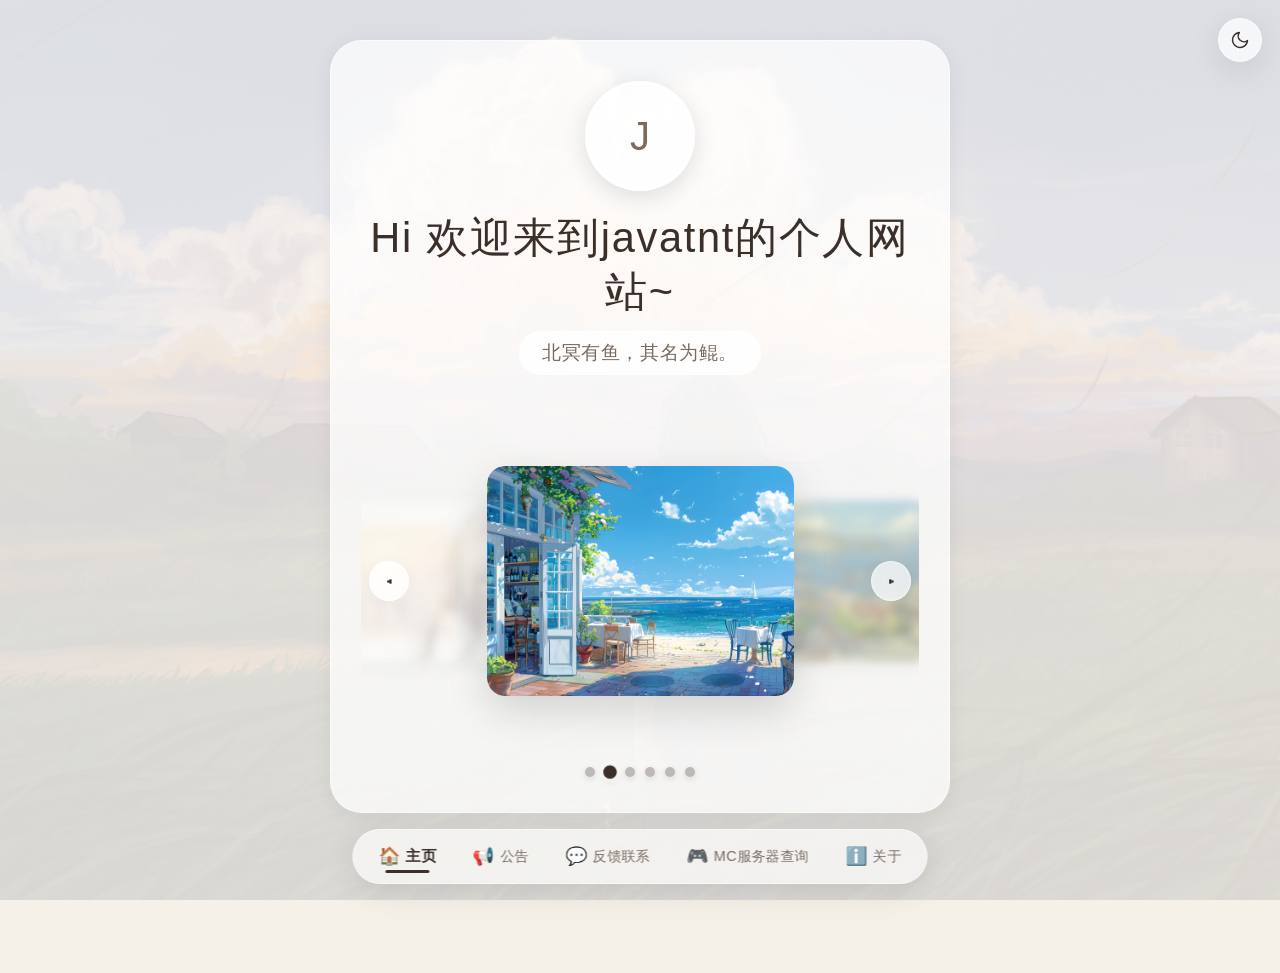
==== commit 27a668f9: "Update index.html" ====
--- a/index.html
+++ b/index.html
@@ -1301,7 +1301,7 @@
                     <button class="mc-btn" id="mcQueryBtn">🔍 查询</button>
                 </div>
                 <div id="mcResultArea"></div>
-                <div class="mc-leaderboard-title">📋 在线服务器榜单 (最多30席)</div>
+                <div class="mc-leaderboard-title">📋 在线服务器查询记录</div>
                 <div class="leaderboard-carousel" id="leaderboardCarousel">
                     <div class="leaderboard-track" id="leaderboardTrack"></div>
                 </div>
@@ -1339,7 +1339,7 @@
                 <a class="glass-card link-card" href="https://www.95267710.xyz/" target="_blank" rel="noopener">
                     <img class="link-card-icon" src="https://c-ssl.dtstatic.com/uploads/blog/202301/14/20230114184339_95ced.thumb.400_0.jpeg" alt="图标" loading="lazy" onerror="this.style.display='none';this.nextElementSibling.style.display='flex';">
                     <div class="link-card-icon" style="display:none;align-items:center;justify-content:center;font-size:1.4rem;">🎶</div>
-                    <div class="link-card-info"><div class="link-card-title">第三方免费音乐（非个人搭建）</div><div class="link-card-note">稳如老狗非常好用</div></div>
+                    <div class="link-card-info"><div class="link-card-title">第三方免费音乐（非个人搭建）</div><div class="link-card-note">稳定非常好用</div></div>
                 </a>
                 <a class="glass-card link-card" href="https://javatnt.fnos.net/login" target="_blank" rel="noopener">
                     <img class="link-card-icon" src="https://c-ssl.dtstatic.com/uploads/blog/202301/14/20230114184339_95ced.thumb.400_0.jpeg" alt="图标" loading="lazy" onerror="this.style.display='none';this.nextElementSibling.style.display='flex';">
@@ -1746,7 +1746,7 @@
                     const emptyDiv = document.createElement('div');
                     emptyDiv.className = 'leaderboard-item glass-card';
                     emptyDiv.style.cssText = 'flex:1;text-align:center;padding:20px;cursor:default;';
-                    emptyDiv.innerHTML = '<span style="color:var(--text-secondary);">榜单为空，查询在线服务器后自动录入</span>';
+                    emptyDiv.innerHTML = '<span style="color:var(--text-secondary);">记录为空，查询在线服务器后自动录入</span>';
                     leaderboardTrack.appendChild(emptyDiv);
                     leaderboardDots.innerHTML = '';
                     return;
@@ -1894,7 +1894,7 @@
                       </div>
                     </div>
                   </div>`;
-                        showToast('✅ 服务器在线，已录入榜单');
+                        showToast('✅ 服务器在线，已录入记录');
                     } else {
                         removeOfflineFromLeaderboard(address, mcServerTab);
                         if (currentPage === 3) refreshLeaderboardDisplay();
@@ -1903,10 +1903,10 @@
                     <div class="mc-result-icon" style="display:flex;align-items:center;justify-content:center;font-size:1.5rem;">🔴</div>
                     <div class="mc-result-info">
                       <div class="mc-result-status"><span class="status-dot offline"></span> 离线</div>
-                      <div class="mc-result-detail">服务器 ${escapeHTML(address)} 当前离线，未录入榜单。</div>
+                      <div class="mc-result-detail">服务器 ${escapeHTML(address)} 当前离线，未录入记录。</div>
                     </div>
                   </div>`;
-                        showToast('🔴 服务器离线，未录入榜单');
+                        showToast('🔴 服务器离线，未录入记录');
                     }
                 } catch (err) {
                     mcResultArea.innerHTML = `
@@ -2066,4 +2066,4 @@
         })();
     </script>
 </body>
-</html>+</html>
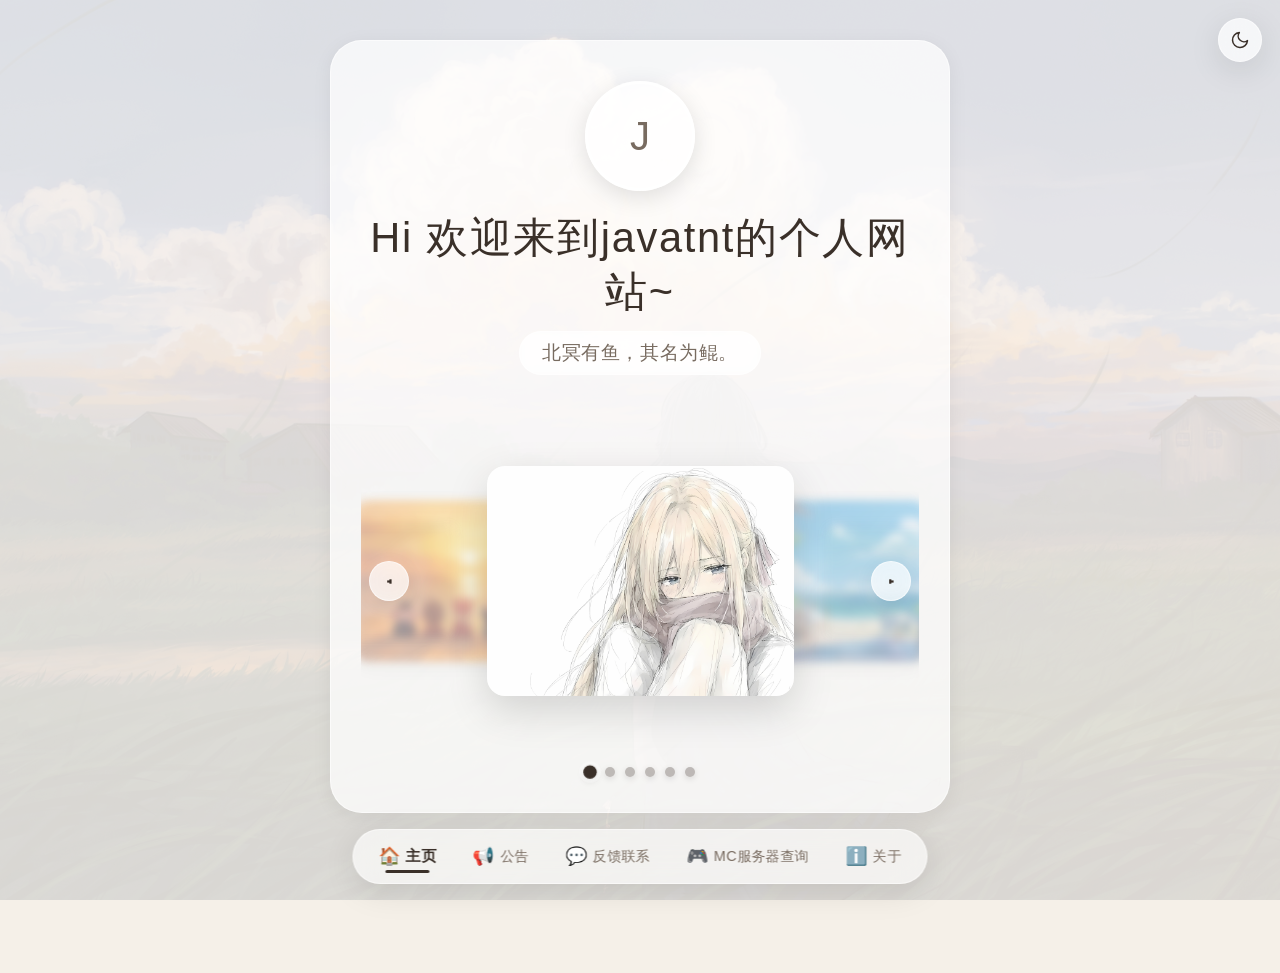
==== commit bd25892f: "Update index.html" ====
--- a/index.html
+++ b/index.html
@@ -1339,7 +1339,7 @@
                 <a class="glass-card link-card" href="https://www.95267710.xyz/" target="_blank" rel="noopener">
                     <img class="link-card-icon" src="https://c-ssl.dtstatic.com/uploads/blog/202301/14/20230114184339_95ced.thumb.400_0.jpeg" alt="图标" loading="lazy" onerror="this.style.display='none';this.nextElementSibling.style.display='flex';">
                     <div class="link-card-icon" style="display:none;align-items:center;justify-content:center;font-size:1.4rem;">🎶</div>
-                    <div class="link-card-info"><div class="link-card-title">第三方免费音乐（非个人搭建）</div><div class="link-card-note">稳定非常好用</div></div>
+                    <div class="link-card-info"><div class="link-card-title">第三方免费音乐（非本人搭建）</div><div class="link-card-note">稳定非常好用</div></div>
                 </a>
                 <a class="glass-card link-card" href="https://javatnt.fnos.net/login" target="_blank" rel="noopener">
                     <img class="link-card-icon" src="https://c-ssl.dtstatic.com/uploads/blog/202301/14/20230114184339_95ced.thumb.400_0.jpeg" alt="图标" loading="lazy" onerror="this.style.display='none';this.nextElementSibling.style.display='flex';">
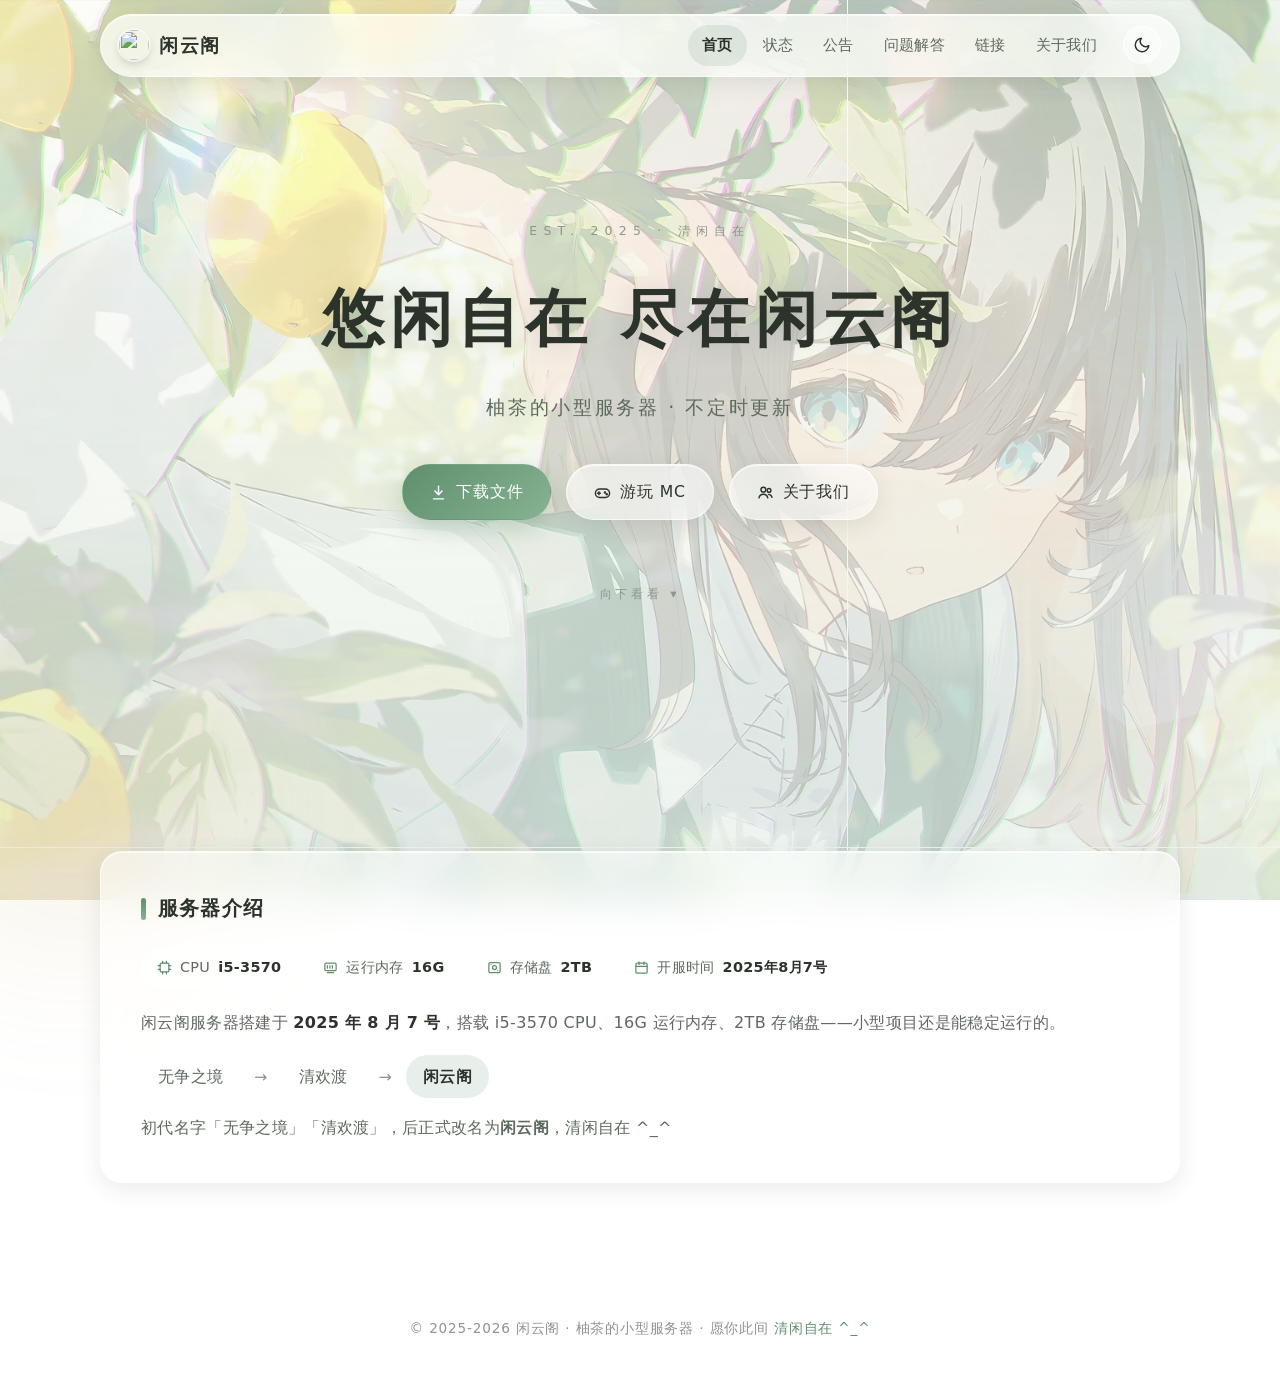
==== commit 9198cde3: "Add files via upload" ====
--- a/index.html
+++ b/index.html
@@ -1,2069 +1,117 @@
 <!DOCTYPE html>
-<html lang="zh-CN">
+<html lang="zh-CN" data-theme="light">
 <head>
-    <meta charset="UTF-8">
-    <meta name="viewport" content="width=device-width, initial-scale=1.0">
-    <title>柚茶 - javatnt的个人网站</title>
-    <!-- 网站图标 -->
-    <link rel="icon" type="image/jpeg" href="https://c-ssl.dtstatic.com/uploads/blog/202301/14/20230114184339_95ced.thumb.400_0.jpeg">
-    <style>
-        :root {
-            --bg-overlay: rgba(252, 248, 243, 0.85);
-            --card-bg: rgba(255, 255, 255, 0.72);
-            --card-blur: blur(10px) saturate(170%);
-            --text-primary: #3a3029;
-            --text-secondary: #786b60;
-            --border-color: rgba(255, 255, 255, 0.55);
-            --shadow-light: 0 4px 20px rgba(0, 0, 0, 0.06);
-            --shadow-medium: 0 8px 32px rgba(0, 0, 0, 0.10);
-            --shadow-hover: 0 14px 40px rgba(0, 0, 0, 0.15);
-            --nav-bg: rgba(255, 255, 255, 0.65);
-            --nav-blur: blur(16px) saturate(170%);
-            --nav-border: rgba(255, 255, 255, 0.5);
-            --indicator-dot: #3a3029;
-            --indicator-dot-inactive: rgba(58, 48, 41, 0.3);
-            --tag-bg: rgba(255, 255, 255, 0.55);
-            --divider: rgba(0, 0, 0, 0.08);
-            --img-brightness: 1;
-            --page-bg-fallback: #f5f0e8;
-            --avatar-border: rgba(255, 255, 255, 0.7);
-            --input-bg: rgba(255, 255, 255, 0.6);
-            --input-border: rgba(255, 255, 255, 0.5);
-            --btn-bg: rgba(255, 255, 255, 0.65);
-            --toast-bg: rgba(58, 48, 41, 0.9);
-            --toast-text: #fff;
-            --code-bg: rgba(0, 0, 0, 0.04);
-            --dot-shadow: 0 2px 6px rgba(0, 0, 0, 0.12);
-            --card-highlight: rgba(255, 255, 255, 0.35);
-            --scrollbar-thumb: rgba(0, 0, 0, 0.15);
-        }
+<meta charset="utf-8">
+<meta name="viewport" content="width=device-width, initial-scale=1">
+<meta name="referrer" content="no-referrer">
+<title>闲云阁 · 首页</title>
+<meta name="description" content="悠闲自在尽在闲云阁 —— 柚茶的小型服务器，不定时更新。">
+<link rel="icon" href="https://upload-bbs.miyoushe.com/upload/2023/09/02/358169320/827eb44ee6d12910b3d124dba853b1c4_4269959356979371185.jpg">
+<script>(function(){try{var t=localStorage.getItem('xyg-theme');if(!t){t=matchMedia('(prefers-color-scheme: dark)').matches?'dark':'light'}document.documentElement.setAttribute('data-theme',t)}catch(e){document.documentElement.setAttribute('data-theme','light')}})();</script>
+<link rel="stylesheet" href="style.css">
+</head>
+<body>
+<div class="page-bg" aria-hidden="true"></div>
+<div class="page-tint" aria-hidden="true"></div>
+<div class="blobs" aria-hidden="true"><span class="b1"></span><span class="b2"></span></div>
 
-        [data-theme="dark"] {
-            --bg-overlay: rgba(22, 20, 18, 0.88);
-            --card-bg: rgba(35, 32, 30, 0.68);
-            --card-blur: blur(12px) saturate(150%);
-            --text-primary: #e9e2db;
-            --text-secondary: #a0958c;
-            --border-color: rgba(255, 255, 255, 0.12);
-            --shadow-light: 0 4px 20px rgba(0, 0, 0, 0.25);
-            --shadow-medium: 0 8px 32px rgba(0, 0, 0, 0.35);
-            --shadow-hover: 0 14px 40px rgba(0, 0, 0, 0.45);
-            --nav-bg: rgba(28, 26, 24, 0.7);
-            --nav-blur: blur(18px) saturate(140%);
-            --nav-border: rgba(255, 255, 255, 0.08);
-            --indicator-dot: #e9e2db;
-            --indicator-dot-inactive: rgba(233, 226, 219, 0.25);
-            --tag-bg: rgba(35, 32, 30, 0.5);
-            --divider: rgba(255, 255, 255, 0.08);
-            --img-brightness: 0.7;
-            --page-bg-fallback: #1a1816;
-            --avatar-border: rgba(255, 255, 255, 0.2);
-            --input-bg: rgba(35, 32, 30, 0.55);
-            --input-border: rgba(255, 255, 255, 0.1);
-            --btn-bg: rgba(35, 32, 30, 0.6);
-            --toast-bg: rgba(233, 226, 219, 0.9);
-            --toast-text: #1a1816;
-            --code-bg: rgba(255, 255, 255, 0.05);
-            --dot-shadow: 0 2px 8px rgba(0, 0, 0, 0.35);
-            --card-highlight: rgba(255, 255, 255, 0.06);
-            --scrollbar-thumb: rgba(255, 255, 255, 0.15);
-        }
+<header class="site-header wrap">
+  <div class="header-inner">
+    <a class="brand" href="index.html">
+      <img class="brand-logo" src="https://upload-bbs.miyoushe.com/upload/2023/09/02/358169320/827eb44ee6d12910b3d124dba853b1c4_4269959356979371185.jpg"闲云阁图标">
+      闲云阁
+    </a>
+    <nav class="nav" id="siteNav" aria-label="站内导航">
+      <a href="index.html">首页</a>
+      <a href="status.html">状态</a>
+      <a href="announcements.html">公告</a>
+      <a href="faq.html">问题解答</a>
+      <a href="links.html">链接</a>
+      <a href="about.html">关于我们</a>
+    </nav>
+    <div class="header-actions">
+      <button id="themeToggle" class="icon-btn" type="button" aria-label="切换深浅模式">
+        <svg class="icon-moon" viewBox="0 0 24 24" fill="none" stroke="currentColor" stroke-width="2" stroke-linecap="round" stroke-linejoin="round"><path d="M21 12.79A9 9 0 1 1 11.21 3 7 7 0 0 0 21 12.79z"/></svg>
+        <svg class="icon-sun" viewBox="0 0 24 24" fill="none" stroke="currentColor" stroke-width="2" stroke-linecap="round"><circle cx="12" cy="12" r="4"/><path d="M12 2v2m0 16v2M4.93 4.93l1.41 1.41m11.32 11.32 1.41 1.41M2 12h2m16 0h2M4.93 19.07l1.41-1.41m11.32-11.32 1.41-1.41"/></svg>
+      </button>
+      <button id="menuBtn" class="icon-btn menu-btn" type="button" aria-label="打开菜单">
+        <svg viewBox="0 0 24 24" fill="none" stroke="currentColor" stroke-width="2" stroke-linecap="round"><path d="M4 7h16M4 12h16M4 17h16"/></svg>
+      </button>
+    </div>
+  </div>
+</header>
 
-        * {
-            margin: 0;
-            padding: 0;
-            box-sizing: border-box;
-        }
+<main class="wrap">
 
-        html {
-            font-size: 16px;
-            scroll-behavior: smooth;
-            -webkit-tap-highlight-color: transparent;
-        }
+  <!-- Hero -->
+  <section class="hero">
+    <p class="en-kicker">Est. 2025 · 清闲自在</p>
+    <h1 class="reveal">悠闲自在 尽在闲云阁</h1>
+    <p class="sub reveal">柚茶的小型服务器 · 不定时更新</p>
+    <div class="hero-actions reveal">
+      <a class="btn btn-accent" href="https://share.fnnas.net/s/3a0af61b28204908b0" download>
+        <svg viewBox="0 0 24 24" fill="none" stroke="currentColor" stroke-width="2" stroke-linecap="round" stroke-linejoin="round"><path d="M12 3v12m-5-5 5 5 5-5"/><path d="M5 21h14"/></svg>
+        下载文件
+      </a>
+      <a class="btn" href="status.html">
+        <svg viewBox="0 0 24 24" fill="none" stroke="currentColor" stroke-width="2" stroke-linecap="round" stroke-linejoin="round"><rect x="2" y="7" width="20" height="12" rx="6"/><path d="M7 11v4M5 13h4"/><circle cx="15.5" cy="12" r=".8" fill="currentColor"/><circle cx="18" cy="14.5" r=".8" fill="currentColor"/></svg>
+        游玩 MC
+      </a>
+      <a class="btn" href="about.html">
+        <svg viewBox="0 0 24 24" fill="none" stroke="currentColor" stroke-width="2" stroke-linecap="round" stroke-linejoin="round"><circle cx="9" cy="8" r="3.4"/><path d="M2.8 19.5c.8-3.3 3.2-5 6.2-5s5.4 1.7 6.2 5"/><circle cx="17" cy="9" r="2.6"/><path d="M16.3 14.6c2.6.1 4.3 1.6 4.9 4.2"/></svg>
+        关于我们
+      </a>
+    </div>
+    <p class="hero-scroll">向下看看 ▾</p>
+  </section>
 
-        body {
-            font-family: 'Source Han Sans CN', 'PingFang SC', 'Noto Sans SC', 'Helvetica Neue', -apple-system, sans-serif;
-            background-color: var(--page-bg-fallback);
-            background-image: url('./bz.jpg');
-            background-size: cover;
-            background-position: center;
-            background-attachment: fixed;
-            background-repeat: no-repeat;
-            min-height: 100vh;
-            min-height: 100dvh;
-            color: var(--text-primary);
-            transition: color 0.4s cubic-bezier(0.4, 0, 0.2, 1), background-color 0.4s cubic-bezier(0.4, 0, 0.2, 1);
-            overflow-x: hidden;
-            -webkit-font-smoothing: antialiased;
-            -moz-osx-font-smoothing: grayscale;
-            position: relative;
-        }
+  <!-- 服务器介绍 -->
+  <section class="section-gap">
+    <div class="info-card glass reveal" id="intro">
+      <h2 class="section-title">服务器介绍</h2>
+      <div class="chips">
+        <span class="chip">
+          <svg viewBox="0 0 24 24" fill="none" stroke="currentColor" stroke-width="2" stroke-linecap="round"><rect x="5" y="5" width="14" height="14" rx="2"/><path d="M9 2v3m6-3v3M9 19v3m6-3v3M2 9h3m-3 6h3m14-6h3m-3 6h3"/></svg>
+          CPU <b>i5-3570</b>
+        </span>
+        <span class="chip">
+          <svg viewBox="0 0 24 24" fill="none" stroke="currentColor" stroke-width="2" stroke-linecap="round" stroke-linejoin="round"><rect x="3" y="5" width="18" height="12" rx="2"/><path d="M7 20h10M7 9v4m4-4v4m4-4v4"/></svg>
+          运行内存 <b>16G</b>
+        </span>
+        <span class="chip">
+          <svg viewBox="0 0 24 24" fill="none" stroke="currentColor" stroke-width="2" stroke-linecap="round" stroke-linejoin="round"><rect x="3" y="4" width="18" height="16" rx="2"/><circle cx="12" cy="12" r="3.2"/><path d="M6.5 7.5h.01M17 16.5h.01"/></svg>
+          存储盘 <b>2TB</b>
+        </span>
+        <span class="chip">
+          <svg viewBox="0 0 24 24" fill="none" stroke="currentColor" stroke-width="2" stroke-linecap="round"><rect x="3" y="5" width="18" height="16" rx="2"/><path d="M3 10h18M8 3v4m8-4v4"/></svg>
+          开服时间 <b>2025年8月7号</b>
+        </span>
+      </div>
+      <p class="lead-text">
+        闲云阁服务器搭建于 <em>2025 年 8 月 7 号</em>，搭载 i5-3570 CPU、16G 运行内存、2TB 存储盘——小型项目还是能稳定运行的。
+      </p>
+      <div class="name-flow" aria-label="名称演变">
+        <span class="era">无争之境</span>
+        <span class="arrow">→</span>
+        <span class="era">清欢渡</span>
+        <span class="arrow">→</span>
+        <span class="era now">闲云阁</span>
+      </div>
+      <p class="lead-text" style="margin-top:16px;margin-bottom:0;">
+        初代名字「无争之境」「清欢渡」，后正式改名为<strong>闲云阁</strong>，清闲自在 ^_^
+      </p>
+    </div>
+  </section>
 
-        body::before {
-            content: '';
-            position: fixed;
-            inset: 0;
-            z-index: 0;
-            background: var(--bg-overlay);
-            pointer-events: none;
-            transition: background 0.4s cubic-bezier(0.4, 0, 0.2, 1);
-        }
+</main>
 
-        ::-webkit-scrollbar {
-            width: 5px;
-            height: 5px;
-        }
-        ::-webkit-scrollbar-track {
-            background: transparent;
-        }
-        ::-webkit-scrollbar-thumb {
-            background: var(--scrollbar-thumb);
-            border-radius: 10px;
-        }
+<footer class="site-footer">
+  <div class="wrap">
+    © 2025-2026 闲云阁 · 柚茶的小型服务器 · 愿你此间 <span class="heart">清闲自在 ^_^</span>
+  </div>
+</footer>
 
-        .theme-toggle-btn {
-            position: fixed;
-            top: 18px;
-            right: 18px;
-            z-index: 9999;
-            width: 44px;
-            height: 44px;
-            border-radius: 50%;
-            border: 1.5px solid var(--border-color);
-            background: var(--card-bg);
-            backdrop-filter: var(--card-blur);
-            -webkit-backdrop-filter: var(--card-blur);
-            cursor: pointer;
-            display: flex;
-            align-items: center;
-            justify-content: center;
-            box-shadow: var(--shadow-medium);
-            transition: all 0.4s cubic-bezier(0.4, 0, 0.2, 1);
-            outline: none;
-            -webkit-tap-highlight-color: transparent;
-            user-select: none;
-        }
-        .theme-toggle-btn:hover {
-            transform: translateY(-2px);
-            box-shadow: var(--shadow-hover);
-        }
-        .theme-toggle-btn:active {
-            transform: scale(0.9);
-            transition: transform 0.15s cubic-bezier(0.4, 0, 0.2, 1);
-        }
-        .theme-toggle-btn svg {
-            width: 20px;
-            height: 20px;
-            stroke: var(--text-primary);
-            fill: none;
-            stroke-width: 1.8;
-            transition: all 0.35s cubic-bezier(0.4, 0, 0.2, 1);
-            pointer-events: none;
-        }
-        [data-theme="dark"] .theme-toggle-btn .moon-icon {
-            opacity: 0;
-            transform: rotate(-90deg) scale(0.5);
-            position: absolute;
-        }
-        [data-theme="dark"] .theme-toggle-btn .sun-icon {
-            opacity: 1;
-            transform: rotate(0deg) scale(1);
-        }
-        [data-theme="light"] .theme-toggle-btn .moon-icon,
-        body:not([data-theme="dark"]) .theme-toggle-btn .moon-icon {
-            opacity: 1;
-            transform: rotate(0deg) scale(1);
-        }
-        [data-theme="light"] .theme-toggle-btn .sun-icon,
-        body:not([data-theme="dark"]) .theme-toggle-btn .sun-icon {
-            opacity: 0;
-            transform: rotate(90deg) scale(0.5);
-            position: absolute;
-        }
-
-        .app-container {
-            position: relative;
-            z-index: 1;
-            width: 100%;
-            max-width: 900px;
-            margin: 0 auto;
-            padding: 20px 20px 120px 20px;
-            min-height: 100vh;
-            min-height: 100dvh;
-        }
-
-        .pages-wrapper {
-            position: relative;
-            width: 100%;
-            overflow: hidden;
-        }
-        .page-panel {
-            position: absolute;
-            top: 0;
-            left: 0;
-            width: 100%;
-            opacity: 0;
-            pointer-events: none;
-            transform: translateX(60px);
-            transition: transform 0.45s cubic-bezier(0.4, 0, 0.2, 1), opacity 0.4s cubic-bezier(0.4, 0, 0.2, 1);
-            will-change: transform, opacity;
-            padding-bottom: 20px;
-        }
-        .page-panel.active {
-            position: relative;
-            opacity: 1;
-            pointer-events: auto;
-            transform: translateX(0);
-        }
-        .page-panel.exit-left {
-            opacity: 0;
-            transform: translateX(-50px);
-            pointer-events: none;
-        }
-        .page-panel.exit-right {
-            opacity: 0;
-            transform: translateX(50px);
-            pointer-events: none;
-        }
-        .page-panel.enter-from-left {
-            opacity: 0;
-            transform: translateX(-50px);
-        }
-        .page-panel.enter-from-right {
-            opacity: 0;
-            transform: translateX(50px);
-        }
-        .page-panel.enter-from-left.animating,
-        .page-panel.enter-from-right.animating {
-            opacity: 1;
-            transform: translateX(0);
-        }
-
-        .glass-card {
-            background: var(--card-bg);
-            backdrop-filter: var(--card-blur);
-            -webkit-backdrop-filter: var(--card-blur);
-            border: 1px solid var(--border-color);
-            border-radius: 32px;
-            box-shadow: var(--shadow-light);
-            transition: all 0.35s cubic-bezier(0.4, 0, 0.2, 1);
-            overflow: hidden;
-        }
-        .glass-card:hover {
-            transform: translateY(-4px);
-            box-shadow: var(--shadow-hover);
-        }
-        .glass-card:active {
-            transform: scale(0.97);
-            transition: transform 0.15s cubic-bezier(0.4, 0, 0.2, 1);
-        }
-        .glass-card.no-hover:hover {
-            transform: none;
-            box-shadow: var(--shadow-light);
-        }
-        .glass-card.no-hover:active {
-            transform: none;
-        }
-
-        img.rounded-img {
-            border-radius: 18px;
-            object-fit: cover;
-            display: block;
-        }
-        img.avatar-img {
-            border-radius: 50%;
-            object-fit: cover;
-            display: block;
-            border: 2.5px solid var(--avatar-border);
-            box-shadow: 0 3px 14px rgba(0, 0, 0, 0.1);
-        }
-
-        .home-main-card {
-            text-align: center;
-            padding: 40px 30px 35px;
-            max-width: 620px;
-            margin: 20px auto;
-            animation: fadeInUp 0.8s cubic-bezier(0.25, 0.46, 0.45, 0.94) forwards;
-        }
-        @keyframes fadeInUp {
-            from {
-                opacity: 0;
-                transform: translateY(50px);
-            }
-            to {
-                opacity: 1;
-                transform: translateY(0);
-            }
-        }
-        .home-avatar {
-            width: 110px;
-            height: 110px;
-            border-radius: 50%;
-            margin: 0 auto 20px;
-            display: block;
-            object-fit: cover;
-            border: 3px solid var(--avatar-border);
-            box-shadow: 0 6px 24px rgba(0, 0, 0, 0.12);
-            transition: transform 0.4s cubic-bezier(0.4, 0, 0.2, 1);
-            cursor: default;
-        }
-        .home-avatar:hover {
-            transform: scale(1.03) rotate(2deg);
-        }
-        .home-title {
-            font-size: 2.6rem;
-            font-weight: 400;
-            letter-spacing: 0.04em;
-            color: var(--text-primary);
-            margin-bottom: 12px;
-            line-height: 1.3;
-        }
-        .home-signature-tag {
-            display: inline-block;
-            padding: 8px 22px;
-            border-radius: 22px;
-            background: var(--tag-bg);
-            backdrop-filter: blur(6px);
-            -webkit-backdrop-filter: blur(6px);
-            border: 1px solid var(--border-color);
-            font-size: 1.2rem;
-            color: var(--text-secondary);
-            margin-bottom: 28px;
-            letter-spacing: 0.03em;
-            transition: all 0.3s ease;
-        }
-
-        .carousel-3d-wrapper {
-            position: relative;
-            width: 100%;
-            height: 340px;
-            display: flex;
-            align-items: center;
-            justify-content: center;
-            overflow: hidden;
-            margin-top: 8px;
-            border-radius: 20px;
-        }
-        .carousel-3d-track {
-            position: relative;
-            width: 100%;
-            height: 100%;
-            display: flex;
-            align-items: center;
-            justify-content: center;
-        }
-        .carousel-3d-item {
-            position: absolute;
-            width: 55%;
-            max-width: 380px;
-            aspect-ratio: 4/3;
-            border-radius: 18px;
-            overflow: hidden;
-            transition: all 0.55s cubic-bezier(0.4, 0, 0.2, 1);
-            cursor: pointer;
-            box-shadow: var(--shadow-medium);
-            will-change: transform, opacity, filter;
-        }
-        .carousel-3d-item img {
-            width: 100%;
-            height: 100%;
-            object-fit: cover;
-            display: block;
-            border-radius: 18px;
-            filter: brightness(var(--img-brightness));
-            transition: filter 0.4s ease;
-        }
-        .carousel-3d-item.pos-center {
-            transform: translateX(0) scale(1);
-            opacity: 1;
-            filter: blur(0px);
-            z-index: 5;
-            box-shadow: var(--shadow-hover);
-        }
-        .carousel-3d-item.pos-left {
-            transform: translateX(-58%) scale(0.7);
-            opacity: 0.4;
-            filter: blur(6px);
-            z-index: 3;
-            pointer-events: none;
-        }
-        .carousel-3d-item.pos-right {
-            transform: translateX(58%) scale(0.7);
-            opacity: 0.4;
-            filter: blur(6px);
-            z-index: 3;
-            pointer-events: none;
-        }
-        .carousel-3d-item.pos-far-left {
-            transform: translateX(-85%) scale(0.5);
-            opacity: 0.12;
-            filter: blur(10px);
-            z-index: 1;
-            pointer-events: none;
-        }
-        .carousel-3d-item.pos-far-right {
-            transform: translateX(85%) scale(0.5);
-            opacity: 0.12;
-            filter: blur(10px);
-            z-index: 1;
-            pointer-events: none;
-        }
-        .carousel-3d-item.pos-hidden {
-            opacity: 0;
-            pointer-events: none;
-            transform: translateX(0) scale(0.4);
-            filter: blur(12px);
-            z-index: 0;
-        }
-
-        .carousel-arrow {
-            position: absolute;
-            top: 50%;
-            transform: translateY(-50%);
-            z-index: 10;
-            width: 40px;
-            height: 40px;
-            border-radius: 50%;
-            background: var(--card-bg);
-            backdrop-filter: blur(8px);
-            -webkit-backdrop-filter: blur(8px);
-            border: 1px solid var(--border-color);
-            cursor: pointer;
-            display: flex;
-            align-items: center;
-            justify-content: center;
-            box-shadow: var(--shadow-light);
-            transition: all 0.3s ease;
-            color: var(--text-primary);
-            font-size: 1.1rem;
-            user-select: none;
-            -webkit-tap-highlight-color: transparent;
-        }
-        .carousel-arrow:hover {
-            box-shadow: var(--shadow-hover);
-            transform: translateY(-50%) scale(1.08);
-        }
-        .carousel-arrow:active {
-            transform: translateY(-50%) scale(0.88);
-            transition: transform 0.12s ease;
-        }
-        .carousel-arrow.arrow-left {
-            left: 8px;
-        }
-        .carousel-arrow.arrow-right {
-            right: 8px;
-        }
-
-        .carousel-dots {
-            display: flex;
-            gap: 10px;
-            justify-content: center;
-            margin-top: 16px;
-            flex-wrap: wrap;
-        }
-        .carousel-dot {
-            width: 10px;
-            height: 10px;
-            border-radius: 50%;
-            background: var(--indicator-dot-inactive);
-            cursor: pointer;
-            transition: all 0.3s ease;
-            border: none;
-            outline: none;
-            box-shadow: var(--dot-shadow);
-            -webkit-tap-highlight-color: transparent;
-        }
-        .carousel-dot.active {
-            background: var(--indicator-dot);
-            transform: scale(1.35);
-            box-shadow: 0 0 0 3px var(--card-highlight), var(--dot-shadow);
-        }
-
-        .announce-card {
-            padding: 24px 26px;
-            margin-bottom: 18px;
-            border-radius: 32px;
-        }
-        .announce-header {
-            display: flex;
-            align-items: center;
-            gap: 12px;
-            margin-bottom: 14px;
-        }
-        .announce-avatar {
-            width: 40px;
-            height: 40px;
-            border-radius: 50%;
-            object-fit: cover;
-            flex-shrink: 0;
-        }
-        .announce-meta {
-            display: flex;
-            flex-direction: column;
-            gap: 2px;
-        }
-        .announce-nickname {
-            font-weight: 600;
-            font-size: 0.95rem;
-            color: var(--text-primary);
-        }
-        .announce-time {
-            font-size: 0.78rem;
-            color: var(--text-secondary);
-            letter-spacing: 0.02em;
-        }
-        .announce-body {
-            color: var(--text-primary);
-            font-size: 1rem;
-            line-height: 1.7;
-            letter-spacing: 0.03em;
-        }
-        .announce-image-wrap {
-            margin-top: 14px;
-            text-align: center;
-        }
-        .announce-image-wrap img {
-            width: 70px;
-            height: 70px;
-            border-radius: 50%;
-            object-fit: cover;
-            display: inline-block;
-            border: 2px solid var(--border-color);
-            box-shadow: var(--shadow-light);
-            transition: transform 0.35s ease;
-        }
-        .announce-image-wrap img:hover {
-            transform: scale(1.06);
-        }
-
-        .contact-row {
-            display: flex;
-            gap: 18px;
-            flex-wrap: wrap;
-            justify-content: center;
-            margin-bottom: 22px;
-        }
-        .contact-card {
-            flex: 1 1 240px;
-            max-width: 320px;
-            min-width: 220px;
-            padding: 26px 20px;
-            text-align: center;
-            border-radius: 32px;
-            cursor: pointer;
-            user-select: none;
-            -webkit-tap-highlight-color: transparent;
-        }
-        .contact-card img.contact-avatar {
-            width: 64px;
-            height: 64px;
-            border-radius: 50%;
-            object-fit: cover;
-            margin: 0 auto 12px;
-            display: block;
-        }
-        .contact-card .contact-icon-fallback {
-            width: 64px;
-            height: 64px;
-            border-radius: 50%;
-            margin: 0 auto 12px;
-            background: var(--card-bg);
-            display: flex;
-            align-items: center;
-            justify-content: center;
-            font-size: 2rem;
-            color: var(--text-secondary);
-            border: 2px solid var(--border-color);
-        }
-        .contact-name {
-            font-weight: 600;
-            font-size: 1.05rem;
-            color: var(--text-primary);
-            margin-bottom: 4px;
-        }
-        .contact-detail {
-            font-size: 0.85rem;
-            color: var(--text-secondary);
-            margin-bottom: 2px;
-            word-break: break-all;
-        }
-        .contact-bio {
-            font-size: 0.82rem;
-            color: var(--text-secondary);
-            margin-top: 6px;
-            font-style: italic;
-            opacity: 0.8;
-        }
-        .contact-hint {
-            text-align: center;
-            margin-top: 14px;
-            font-size: 0.9rem;
-            color: var(--text-secondary);
-            cursor: pointer;
-            text-decoration: underline;
-            text-underline-offset: 4px;
-            transition: color 0.3s;
-            letter-spacing: 0.03em;
-        }
-        .contact-hint:hover {
-            color: var(--text-primary);
-        }
-
-        .mc-tabs {
-            display: flex;
-            gap: 8px;
-            margin-bottom: 16px;
-            flex-wrap: wrap;
-        }
-        .mc-tab {
-            padding: 10px 20px;
-            border-radius: 24px;
-            border: 1px solid var(--border-color);
-            background: var(--btn-bg);
-            backdrop-filter: blur(6px);
-            -webkit-backdrop-filter: blur(6px);
-            cursor: pointer;
-            font-size: 0.9rem;
-            color: var(--text-secondary);
-            transition: all 0.3s ease;
-            font-weight: 500;
-            letter-spacing: 0.03em;
-            user-select: none;
-            -webkit-tap-highlight-color: transparent;
-        }
-        .mc-tab.active {
-            background: var(--card-bg);
-            color: var(--text-primary);
-            font-weight: 700;
-            box-shadow: var(--shadow-light);
-            border-color: var(--text-primary);
-        }
-        .mc-tab:hover {
-            transform: translateY(-2px);
-            box-shadow: var(--shadow-medium);
-        }
-        .mc-input-row {
-            display: flex;
-            gap: 10px;
-            flex-wrap: wrap;
-            margin-bottom: 16px;
-        }
-        .mc-input {
-            flex: 1;
-            min-width: 180px;
-            padding: 12px 18px;
-            border-radius: 28px;
-            border: 1.5px solid var(--input-border);
-            background: var(--input-bg);
-            backdrop-filter: blur(6px);
-            -webkit-backdrop-filter: blur(6px);
-            font-size: 0.95rem;
-            color: var(--text-primary);
-            outline: none;
-            transition: all 0.3s ease;
-            font-family: inherit;
-            letter-spacing: 0.03em;
-        }
-        .mc-input:focus {
-            border-color: var(--text-primary);
-            box-shadow: 0 0 0 4px var(--card-highlight);
-        }
-        .mc-input::placeholder {
-            color: var(--text-secondary);
-            opacity: 0.6;
-        }
-        .mc-btn {
-            padding: 12px 24px;
-            border-radius: 28px;
-            border: 1.5px solid var(--border-color);
-            background: var(--btn-bg);
-            backdrop-filter: blur(8px);
-            -webkit-backdrop-filter: blur(8px);
-            cursor: pointer;
-            font-size: 0.95rem;
-            color: var(--text-primary);
-            font-weight: 600;
-            letter-spacing: 0.04em;
-            transition: all 0.3s ease;
-            white-space: nowrap;
-            font-family: inherit;
-            user-select: none;
-            -webkit-tap-highlight-color: transparent;
-        }
-        .mc-btn:hover {
-            transform: translateY(-2px);
-            box-shadow: var(--shadow-medium);
-        }
-        .mc-btn:active {
-            transform: scale(0.93);
-            transition: transform 0.12s ease;
-        }
-        .mc-result-card {
-            padding: 20px 22px;
-            border-radius: 28px;
-            margin-bottom: 16px;
-            display: flex;
-            align-items: center;
-            gap: 14px;
-            flex-wrap: wrap;
-            transition: all 0.4s ease;
-            animation: fadeInUp 0.5s ease forwards;
-        }
-        .mc-result-icon {
-            width: 56px;
-            height: 56px;
-            border-radius: 14px;
-            object-fit: cover;
-            flex-shrink: 0;
-            background: var(--code-bg);
-        }
-        .mc-result-info {
-            flex: 1;
-            min-width: 140px;
-        }
-        .mc-result-status {
-            font-weight: 700;
-            font-size: 1rem;
-            display: flex;
-            align-items: center;
-            gap: 6px;
-            margin-bottom: 4px;
-        }
-        .status-dot {
-            width: 10px;
-            height: 10px;
-            border-radius: 50%;
-            display: inline-block;
-        }
-        .status-dot.online {
-            background: #4caf50;
-            box-shadow: 0 0 10px rgba(76, 175, 80, 0.5);
-        }
-        .status-dot.offline {
-            background: #e57373;
-            box-shadow: 0 0 10px rgba(229, 115, 115, 0.5);
-        }
-        .mc-result-detail {
-            font-size: 0.85rem;
-            color: var(--text-secondary);
-            line-height: 1.5;
-        }
-        .mc-leaderboard-title {
-            font-weight: 700;
-            font-size: 1.1rem;
-            margin-bottom: 12px;
-            color: var(--text-primary);
-            letter-spacing: 0.04em;
-        }
-        .leaderboard-carousel {
-            position: relative;
-            overflow: hidden;
-            border-radius: 20px;
-        }
-        .leaderboard-track {
-            display: flex;
-            transition: transform 0.45s cubic-bezier(0.4, 0, 0.2, 1);
-            gap: 12px;
-            padding: 4px 0;
-        }
-        .leaderboard-item {
-            flex: 0 0 calc(33.333% - 8px);
-            min-width: 160px;
-            padding: 16px 14px;
-            border-radius: 24px;
-            cursor: pointer;
-            text-align: center;
-            transition: all 0.35s ease;
-            user-select: none;
-            -webkit-tap-highlight-color: transparent;
-        }
-        .leaderboard-item:hover {
-            transform: translateY(-3px);
-            box-shadow: var(--shadow-hover);
-        }
-        .leaderboard-item:active {
-            transform: scale(0.95);
-            transition: transform 0.12s ease;
-        }
-        .leaderboard-item .lb-addr {
-            font-weight: 600;
-            font-size: 0.85rem;
-            color: var(--text-primary);
-            word-break: break-all;
-            margin-bottom: 4px;
-        }
-        .leaderboard-item .lb-players {
-            font-size: 0.78rem;
-            color: var(--text-secondary);
-        }
-        .leaderboard-dots {
-            display: flex;
-            gap: 8px;
-            justify-content: center;
-            margin-top: 12px;
-            flex-wrap: wrap;
-        }
-        .leaderboard-dot {
-            width: 8px;
-            height: 8px;
-            border-radius: 50%;
-            background: var(--indicator-dot-inactive);
-            cursor: pointer;
-            transition: all 0.3s ease;
-            border: none;
-            outline: none;
-            -webkit-tap-highlight-color: transparent;
-        }
-        .leaderboard-dot.active {
-            background: var(--indicator-dot);
-            transform: scale(1.4);
-        }
-        .leaderboard-arrows {
-            display: flex;
-            gap: 10px;
-            justify-content: center;
-            margin-top: 8px;
-        }
-        .leaderboard-arrow-btn {
-            width: 34px;
-            height: 34px;
-            border-radius: 50%;
-            border: 1px solid var(--border-color);
-            background: var(--btn-bg);
-            backdrop-filter: blur(6px);
-            -webkit-backdrop-filter: blur(6px);
-            cursor: pointer;
-            font-size: 1rem;
-            color: var(--text-primary);
-            transition: all 0.3s ease;
-            display: flex;
-            align-items: center;
-            justify-content: center;
-            -webkit-tap-highlight-color: transparent;
-        }
-        .leaderboard-arrow-btn:hover {
-            box-shadow: var(--shadow-medium);
-        }
-        .leaderboard-arrow-btn:active {
-            transform: scale(0.85);
-            transition: transform 0.1s ease;
-        }
-
-        .downtime-card {
-            padding: 28px 24px;
-            text-align: center;
-            margin-bottom: 22px;
-            border-radius: 32px;
-        }
-        .downtime-label {
-            font-size: 0.95rem;
-            color: var(--text-secondary);
-            margin-bottom: 10px;
-            letter-spacing: 0.04em;
-        }
-        .downtime-digits {
-            display: flex;
-            gap: 8px;
-            justify-content: center;
-            flex-wrap: wrap;
-            align-items: baseline;
-        }
-        .downtime-unit {
-            text-align: center;
-            min-width: 50px;
-        }
-        .downtime-num {
-            font-size: 2.8rem;
-            font-weight: 700;
-            color: var(--text-primary);
-            letter-spacing: 0.02em;
-            transition: transform 0.15s cubic-bezier(0.4, 0, 0.6, 1);
-            display: inline-block;
-            line-height: 1;
-        }
-        .downtime-num.bounce {
-            animation: digitBounce 0.35s cubic-bezier(0.4, 0, 0.2, 1);
-        }
-        @keyframes digitBounce {
-            0%,
-            100% {
-                transform: scale(1);
-            }
-            30% {
-                transform: scale(1.25);
-            }
-            60% {
-                transform: scale(0.9);
-            }
-            80% {
-                transform: scale(1.05);
-            }
-        }
-        .downtime-label-small {
-            font-size: 0.7rem;
-            color: var(--text-secondary);
-            text-transform: uppercase;
-            letter-spacing: 0.05em;
-            margin-top: 2px;
-        }
-        .links-section-title {
-            font-size: 0.85rem;
-            color: var(--text-secondary);
-            margin-bottom: 12px;
-            letter-spacing: 0.04em;
-            text-align: center;
-            opacity: 0.8;
-        }
-        .link-card {
-            display: flex;
-            align-items: center;
-            gap: 14px;
-            padding: 16px 18px;
-            border-radius: 24px;
-            margin-bottom: 10px;
-            cursor: pointer;
-            text-decoration: none;
-            color: inherit;
-            transition: all 0.35s ease;
-        }
-        .link-card:hover {
-            transform: translateY(-3px);
-            box-shadow: var(--shadow-hover);
-        }
-        .link-card:active {
-            transform: scale(0.96);
-            transition: transform 0.12s ease;
-        }
-        .link-card-icon {
-            width: 44px;
-            height: 44px;
-            border-radius: 12px;
-            object-fit: cover;
-            flex-shrink: 0;
-            background: var(--code-bg);
-        }
-        .link-card-info {
-            flex: 1;
-            min-width: 0;
-        }
-        .link-card-title {
-            font-weight: 600;
-            font-size: 0.95rem;
-            color: var(--text-primary);
-            margin-bottom: 2px;
-        }
-        .link-card-note {
-            font-size: 0.78rem;
-            color: var(--text-secondary);
-            opacity: 0.8;
-        }
-
-        .toast-msg {
-            position: fixed;
-            bottom: 110px;
-            left: 50%;
-            transform: translateX(-50%) translateY(20px);
-            background: var(--toast-bg);
-            color: var(--toast-text);
-            padding: 10px 22px;
-            border-radius: 24px;
-            font-size: 0.9rem;
-            letter-spacing: 0.04em;
-            z-index: 9998;
-            opacity: 0;
-            pointer-events: none;
-            transition: all 0.35s cubic-bezier(0.4, 0, 0.2, 1);
-            backdrop-filter: blur(10px);
-            -webkit-backdrop-filter: blur(10px);
-            white-space: nowrap;
-        }
-        .toast-msg.show {
-            opacity: 1;
-            transform: translateX(-50%) translateY(0);
-        }
-
-        .bottom-nav {
-            position: fixed;
-            bottom: 16px;
-            left: 50%;
-            transform: translateX(-50%);
-            z-index: 9990;
-            display: flex;
-            gap: 6px;
-            background: var(--nav-bg);
-            backdrop-filter: var(--nav-blur);
-            -webkit-backdrop-filter: var(--nav-blur);
-            border: 1px solid var(--nav-border);
-            border-radius: 32px;
-            padding: 6px 10px;
-            box-shadow: var(--shadow-medium);
-            transition: all 0.4s cubic-bezier(0.4, 0, 0.2, 1);
-            white-space: nowrap;
-        }
-        .nav-item {
-            padding: 10px 15px;
-            border-radius: 26px;
-            cursor: pointer;
-            font-size: 0.9rem;
-            color: var(--text-secondary);
-            letter-spacing: 0.03em;
-            transition: all 0.3s cubic-bezier(0.4, 0, 0.2, 1);
-            display: flex;
-            align-items: center;
-            gap: 5px;
-            user-select: none;
-            -webkit-tap-highlight-color: transparent;
-            position: relative;
-            text-decoration: none;
-            font-weight: 400;
-            white-space: nowrap;
-        }
-        .nav-item.active {
-            color: var(--text-primary);
-            font-weight: 700;
-            font-size: 0.95rem;
-        }
-        .nav-item.active::after {
-            content: '';
-            position: absolute;
-            bottom: 4px;
-            left: 50%;
-            transform: translateX(-50%);
-            width: 50%;
-            height: 3px;
-            background: var(--text-primary);
-            border-radius: 3px;
-            transition: all 0.3s ease;
-        }
-        .nav-item:hover {
-            color: var(--text-primary);
-        }
-        .nav-item:active {
-            transform: scale(0.9);
-            transition: transform 0.12s ease;
-        }
-        .nav-icon {
-            font-size: 1.1rem;
-            line-height: 1;
-        }
-
-        @media (max-width: 768px) {
-            .home-title {
-                font-size: 2rem;
-            }
-            .carousel-3d-wrapper {
-                height: 260px;
-            }
-            .carousel-3d-item {
-                width: 65%;
-                max-width: 280px;
-            }
-            .carousel-3d-item.pos-left {
-                transform: translateX(-48%) scale(0.7);
-            }
-            .carousel-3d-item.pos-right {
-                transform: translateX(48%) scale(0.7);
-            }
-            .carousel-3d-item.pos-far-left {
-                transform: translateX(-70%) scale(0.5);
-            }
-            .carousel-3d-item.pos-far-right {
-                transform: translateX(70%) scale(0.5);
-            }
-            .nav-item {
-                padding: 9px 10px;
-                font-size: 0.75rem;
-                gap: 3px;
-            }
-            .nav-item .nav-label-full {
-                display: none;
-            }
-            .nav-item .nav-label-short {
-                display: inline;
-            }
-            .nav-icon {
-                font-size: 1rem;
-            }
-            .contact-row {
-                flex-direction: column;
-                align-items: center;
-            }
-            .contact-card {
-                max-width: 90%;
-                flex: none;
-                width: 100%;
-            }
-            .leaderboard-item {
-                flex: 0 0 calc(50% - 6px);
-                min-width: 130px;
-            }
-            .downtime-num {
-                font-size: 2rem;
-            }
-            .bottom-nav {
-                gap: 2px;
-                padding: 5px 7px;
-                border-radius: 28px;
-                bottom: 8px;
-            }
-            .app-container {
-                padding: 12px 12px 110px 12px;
-            }
-        }
-        @media (max-width: 420px) {
-            .home-title {
-                font-size: 1.6rem;
-            }
-            .carousel-3d-wrapper {
-                height: 200px;
-            }
-            .carousel-3d-item {
-                width: 70%;
-                max-width: 220px;
-            }
-            .carousel-3d-item.pos-left {
-                transform: translateX(-38%) scale(0.65);
-            }
-            .carousel-3d-item.pos-right {
-                transform: translateX(38%) scale(0.65);
-            }
-            .carousel-3d-item.pos-far-left,
-            .carousel-3d-item.pos-far-right {
-                opacity: 0;
-                pointer-events: none;
-            }
-            .nav-item {
-                padding: 7px 6px;
-                font-size: 0.65rem;
-                gap: 2px;
-                border-radius: 20px;
-            }
-            .nav-item .nav-label-short {
-                display: none;
-            }
-            .nav-icon {
-                font-size: 1rem;
-            }
-            .nav-item.active {
-                font-size: 0.7rem;
-            }
-            .bottom-nav {
-                gap: 0px;
-                padding: 4px 5px;
-                border-radius: 24px;
-                bottom: 4px;
-            }
-            .leaderboard-item {
-                flex: 0 0 calc(100% - 4px);
-                min-width: 120px;
-            }
-            .downtime-num {
-                font-size: 1.5rem;
-            }
-            .downtime-unit {
-                min-width: 35px;
-            }
-            .downtime-digits {
-                gap: 4px;
-            }
-            .app-container {
-                padding: 8px 8px 100px 8px;
-            }
-            .theme-toggle-btn {
-                top: 10px;
-                right: 10px;
-                width: 36px;
-                height: 36px;
-            }
-            .theme-toggle-btn svg {
-                width: 16px;
-                height: 16px;
-            }
-        }
-    </style>
-</head>
-<body data-theme="light">
-
-    <!-- 主题切换按钮 -->
-    <button class="theme-toggle-btn" id="themeToggleBtn" aria-label="切换主题" title="切换明暗主题">
-        <!-- 月亮图标(亮色模式显示) -->
-        <svg class="moon-icon" viewBox="0 0 24 24" xmlns="http://www.w3.org/2000/svg">
-            <path d="M21 12.79A9 9 0 1 1 11.21 3 7 7 0 0 0 21 12.79z" stroke-linecap="round" stroke-linejoin="round"/>
-        </svg>
-        <!-- 太阳图标(暗黑模式显示) -->
-        <svg class="sun-icon" viewBox="0 0 24 24" xmlns="http://www.w3.org/2000/svg">
-            <circle cx="12" cy="12" r="5" stroke-linecap="round" stroke-linejoin="round"/>
-            <path d="M12 1v2M12 21v2M4.22 4.22l1.42 1.42M18.36 18.36l1.42 1.42M1 12h2M21 12h2M4.22 19.78l1.42-1.42M18.36 5.64l1.42-1.42" stroke-linecap="round" stroke-linejoin="round"/>
-        </svg>
-    </button>
-
-    <!-- Toast提示 -->
-    <div class="toast-msg" id="toastMsg"></div>
-
-    <!-- 主应用容器 -->
-    <div class="app-container" id="appContainer">
-
-        <!-- 页面容器 -->
-        <div class="pages-wrapper" id="pagesWrapper">
-
-            <!-- 第1页：主页 (索引0) -->
-            <div class="page-panel active" data-page="0" id="pageHome">
-                <div class="glass-card home-main-card no-hover">
-                    <img class="home-avatar avatar-img"
-                    src="https://q1.qlogo.cn/g?b=qq&nk=3669190549&s=640"
-                    alt="头像"
-                    loading="eager"
-                    onerror="this.style.display='none';this.nextElementSibling.style.display='flex';"
-                    style="display:block;">
-                    <div class="home-avatar avatar-img" style="display:none;width:110px;height:110px;border-radius:50%;margin:0 auto 20px;background:var(--card-bg);align-items:center;justify-content:center;font-size:2.5rem;color:var(--text-secondary);border:3px solid var(--avatar-border);box-shadow:0 6px 24px rgba(0,0,0,0.12);">J</div>
-                    <h1 class="home-title">Hi 欢迎来到javatnt的个人网站~</h1>
-                    <div class="home-signature-tag">北冥有鱼，其名为鲲。</div>
-
-                    <!-- 三维错位轮播 -->
-                    <div class="carousel-3d-wrapper" id="carousel3D">
-                        <div class="carousel-3d-track" id="carouselTrack"></div>
-                        <button class="carousel-arrow arrow-left" id="carouselPrev">◂</button>
-                        <button class="carousel-arrow arrow-right" id="carouselNext">▸</button>
-                    </div>
-                    <div class="carousel-dots" id="carouselDots"></div>
-                </div>
-            </div>
-
-            <!-- 第2页：公告 (索引1) -->
-            <div class="page-panel" data-page="1" id="pageAnnounce">
-                <!-- 公告1 -->
-                <div class="glass-card announce-card">
-                    <div class="announce-header">
-                        <img class="announce-avatar avatar-img" src="https://q1.qlogo.cn/g?b=qq&nk=3669190549&s=640" alt="头像" onerror="this.style.background='var(--card-bg)';this.style.minWidth='40px';">
-                        <div class="announce-meta">
-                            <span class="announce-nickname">javatnt</span>
-                            <span class="announce-time">2026年 8月 7日 14:26:47</span>
-                        </div>
-                    </div>
-                    <div class="announce-body">我的世界服务器停服，后会有期</div>
-                </div>
-                <!-- 公告2 -->
-                <div class="glass-card announce-card">
-                    <div class="announce-header">
-                        <img class="announce-avatar avatar-img" src="https://q1.qlogo.cn/g?b=qq&nk=3669190549&s=640" alt="头像" onerror="this.style.background='var(--card-bg)';this.style.minWidth='40px';">
-                        <div class="announce-meta">
-                            <span class="announce-nickname">javatnt</span>
-                            <span class="announce-time">2026年 8月 7日 14:20:27</span>
-                        </div>
-                    </div>
-                    <div class="announce-body">感谢蒙山霍金 - 肥波，恭喜榜上有名</div>
-                    <div class="announce-image-wrap">
-                        <img src="https://q1.qlogo.cn/g?b=qq&nk=3670984946&s=640" alt="配图" loading="lazy" onerror="this.style.display='none';this.nextElementSibling.style.display='inline-block';">
-                        <div style="display:none;width:70px;height:70px;border-radius:50%;background:var(--card-bg);border:2px solid var(--border-color);box-shadow:var(--shadow-light);vertical-align:middle;line-height:70px;text-align:center;color:var(--text-secondary);font-size:1.5rem;">🐟</div>
-                    </div>
-                </div>
-            </div>
-
-            <!-- 第3页：反馈联系 (索引2) - 已修复结构，清欢渡头像已更换为 QQ 3982537603 -->
-            <div class="page-panel" data-page="2" id="pageContact">
-                <div class="contact-row">
-                    <!-- 卡片1 -->
-                    <div class="glass-card contact-card" onclick="this.style.transform='scale(0.94)';setTimeout(()=>this.style.transform='',200);">
-                        <img class="contact-avatar avatar-img" src="https://q1.qlogo.cn/g?b=qq&nk=3669190549&s=640" alt="头像" onerror="this.style.display='none';this.nextElementSibling.style.display='flex';">
-                        <div class="contact-icon-fallback" style="display:none;">🧑‍💻</div>
-                        <div class="contact-name">javatnt</div>
-                        <div class="contact-detail">a3677284101@outlook.com</div>
-                        <div class="contact-bio">联系开发者</div>
-                    </div>
-                    <!-- 卡片2：清欢渡群，头像已改为 QQ 3982537603 -->
-                    <div class="glass-card contact-card" onclick="window.open('https://qm.qq.com/q/43nJ8BzpVe','_blank');" style="cursor:pointer;">
-                        <img class="contact-avatar avatar-img" src="https://q1.qlogo.cn/g?b=qq&nk=3982537603&s=640" alt="头像" onerror="this.style.display='none';this.nextElementSibling.style.display='flex';">
-                        <div class="contact-icon-fallback" style="display:none;">👥</div>
-                        <div class="contact-name">Minecraft 清欢渡</div>
-                        <div class="contact-detail">群号: 940937735</div>
-                        <div class="contact-bio">javatnt 的交流群</div>
-                    </div>
-                    <!-- 卡片3 -->
-                    <div class="glass-card contact-card" onclick="this.style.transform='scale(0.94)';setTimeout(()=>this.style.transform='',200);">
-                        <img class="contact-avatar avatar-img" src="https://q1.qlogo.cn/g?b=qq&nk=3643901556&s=640" alt="头像" onerror="this.style.display='none';this.nextElementSibling.style.display='flex';">
-                        <div class="contact-icon-fallback" style="display:none;">🙂</div>
-                        <div class="contact-name">Ren Minxing</div>
-                        <div class="contact-detail" style="opacity:0.5;">—</div>
-                        <div class="contact-bio">javatnt朋友，暂无更多内容</div>
-                    </div>
-                </div>
-                <div class="contact-hint" id="contactToMC">📡 点击此处跳转 MC服务器查询页面 →</div>
-            </div>
-
-            <!-- 第4页：MC服务器查询 (索引3) -->
-            <div class="page-panel" data-page="3" id="pageMC">
-                <div class="mc-tabs">
-                    <button class="mc-tab active" data-tab="java">Java版</button>
-                    <button class="mc-tab" data-tab="bedrock">基岩版</button>
-                </div>
-                <div class="mc-input-row">
-                    <input type="text" class="mc-input" id="mcServerInput" placeholder="输入服务器IP或域名（无需端口）" autocomplete="off">
-                    <button class="mc-btn" id="mcQueryBtn">🔍 查询</button>
-                </div>
-                <div id="mcResultArea"></div>
-                <div class="mc-leaderboard-title">📋 在线服务器查询记录</div>
-                <div class="leaderboard-carousel" id="leaderboardCarousel">
-                    <div class="leaderboard-track" id="leaderboardTrack"></div>
-                </div>
-                <div class="leaderboard-arrows">
-                    <button class="leaderboard-arrow-btn" id="lbPrev">◂</button>
-                    <button class="leaderboard-arrow-btn" id="lbNext">▸</button>
-                </div>
-                <div class="leaderboard-dots" id="leaderboardDots"></div>
-            </div>
-
-            <!-- 第5页：关于 (索引4) -->
-            <div class="page-panel" data-page="4" id="pageAbout">
-                <!-- 停服计时 -->
-                <div class="glass-card downtime-card no-hover" id="downtimeCard">
-                    <div class="downtime-label">清欢渡服务器已停服</div>
-                    <div class="downtime-digits" id="downtimeDigits">
-                        <div class="downtime-unit"><span class="downtime-num" id="dtDays">0</span><div class="downtime-label-small">天</div></div>
-                        <div class="downtime-unit"><span class="downtime-num" id="dtHours">0</span><div class="downtime-label-small">时</div></div>
-                        <div class="downtime-unit"><span class="downtime-num" id="dtMinutes">0</span><div class="downtime-label-small">分</div></div>
-                        <div class="downtime-unit"><span class="downtime-num" id="dtSeconds">0</span><div class="downtime-label-small">秒</div></div>
-                    </div>
-                </div>
-                <!-- 有趣链接 -->
-                <div class="links-section-title">🔗 本链接由 javatnt 创建，均可安全访问</div>
-                <a class="glass-card link-card" href="https://nyj.cc.cd/" target="_blank" rel="noopener">
-                    <img class="link-card-icon" src="https://c-ssl.dtstatic.com/uploads/blog/202301/14/20230114184339_95ced.thumb.400_0.jpeg" alt="图标" loading="lazy" onerror="this.style.display='none';this.nextElementSibling.style.display='flex';">
-                    <div class="link-card-icon" style="display:none;align-items:center;justify-content:center;font-size:1.4rem;">🎵</div>
-                    <div class="link-card-info"><div class="link-card-title">免费音乐</div><div class="link-card-note">免费的要什么自行车</div></div>
-                </a>
-                <a class="glass-card link-card" href="https://rx2090.cc.cd/" target="_blank" rel="noopener">
-                    <img class="link-card-icon" src="https://c-ssl.dtstatic.com/uploads/blog/202301/14/20230114184339_95ced.thumb.400_0.jpeg" alt="图标" loading="lazy" onerror="this.style.display='none';this.nextElementSibling.style.display='flex';">
-                    <div class="link-card-icon" style="display:none;align-items:center;justify-content:center;font-size:1.4rem;">🌐</div>
-                    <div class="link-card-info"><div class="link-card-title">朋友网站</div><div class="link-card-note">进去悄悄</div></div>
-                </a>
-                <a class="glass-card link-card" href="https://www.95267710.xyz/" target="_blank" rel="noopener">
-                    <img class="link-card-icon" src="https://c-ssl.dtstatic.com/uploads/blog/202301/14/20230114184339_95ced.thumb.400_0.jpeg" alt="图标" loading="lazy" onerror="this.style.display='none';this.nextElementSibling.style.display='flex';">
-                    <div class="link-card-icon" style="display:none;align-items:center;justify-content:center;font-size:1.4rem;">🎶</div>
-                    <div class="link-card-info"><div class="link-card-title">第三方免费音乐（非本人搭建）</div><div class="link-card-note">稳定非常好用</div></div>
-                </a>
-                <a class="glass-card link-card" href="https://javatnt.fnos.net/login" target="_blank" rel="noopener">
-                    <img class="link-card-icon" src="https://c-ssl.dtstatic.com/uploads/blog/202301/14/20230114184339_95ced.thumb.400_0.jpeg" alt="图标" loading="lazy" onerror="this.style.display='none';this.nextElementSibling.style.display='flex';">
-                    <div class="link-card-icon" style="display:none;align-items:center;justify-content:center;font-size:1.4rem;">🖥️</div>
-                    <div class="link-card-info"><div class="link-card-title">NAS服务器</div><div class="link-card-note">服务器入口喵</div></div>
-                </a>
-            </div>
-
-        </div><!-- /pages-wrapper -->
-    </div><!-- /app-container -->
-
-    <!-- 底部导航栏 -->
-    <nav class="bottom-nav" id="bottomNav">
-        <div class="nav-item active" data-nav="0">
-            <span class="nav-icon">🏠</span><span class="nav-label-full">主页</span><span class="nav-label-short" style="display:none;">主页</span>
-        </div>
-        <div class="nav-item" data-nav="1">
-            <span class="nav-icon">📢</span><span class="nav-label-full">公告</span><span class="nav-label-short" style="display:none;">公告</span>
-        </div>
-        <div class="nav-item" data-nav="2">
-            <span class="nav-icon">💬</span><span class="nav-label-full">反馈联系</span><span class="nav-label-short" style="display:none;">反馈</span>
-        </div>
-        <div class="nav-item" data-nav="3">
-            <span class="nav-icon">🎮</span><span class="nav-label-full">MC服务器查询</span><span class="nav-label-short" style="display:none;">MC查询</span>
-        </div>
-        <div class="nav-item" data-nav="4">
-            <span class="nav-icon">ℹ️</span><span class="nav-label-full">关于</span><span class="nav-label-short" style="display:none;">关于</span>
-        </div>
-    </nav>
-
-    <script>
-        (function() {
-            // ==================== 全局状态 ====================
-            const TOTAL_PAGES = 5;
-            let currentPage = 0;
-            let previousPage = 0;
-            let isPageTransitioning = false;
-            let carouselIndex = 0;
-            const carouselImages = ['./1.png', './2.png', './3.png', './4.png', './5.png', './6.png'];
-            const totalCarouselSlides = carouselImages.length;
-            let carouselAutoTimer = null;
-            let carouselPaused = false;
-            let mcServerTab = 'java'; // 'java' | 'bedrock'
-            let leaderboardData = []; // 服务器榜单
-            const MAX_LEADERBOARD = 30;
-            let lbCurrentPage = 0;
-            let lbItemsPerPage = 5;
-            let leaderboardRefreshTimer = null;
-            const downtimeStart = new Date('2026-08-07T14:27:34').getTime();
-            let downtimePrevValues = { days: -1, hours: -1, minutes: -1, seconds: -1 };
-
-            // ==================== DOM引用 ====================
-            const themeToggleBtn = document.getElementById('themeToggleBtn');
-            const body = document.body;
-            const pagesWrapper = document.getElementById('pagesWrapper');
-            const pagePanels = document.querySelectorAll('.page-panel');
-            const navItems = document.querySelectorAll('.nav-item');
-            const toastMsg = document.getElementById('toastMsg');
-            const appContainer = document.getElementById('appContainer');
-            const bottomNav = document.getElementById('bottomNav');
-
-            // ==================== 主题管理 ====================
-            function getStoredTheme() {
-                try {
-                    return localStorage.getItem('yucha_theme') || 'light';
-                } catch (e) {
-                    return 'light';
-                }
-            }
-
-            function setStoredTheme(theme) {
-                try {
-                    localStorage.setItem('yucha_theme', theme);
-                } catch (e) {}
-            }
-
-            function applyTheme(theme) {
-                if (theme === 'dark') {
-                    body.setAttribute('data-theme', 'dark');
-                } else {
-                    body.removeAttribute('data-theme');
-                    body.setAttribute('data-theme', 'light');
-                }
-            }
-
-            function toggleTheme() {
-                const current = body.getAttribute('data-theme') === 'dark' ? 'dark' : 'light';
-                const next = current === 'dark' ? 'light' : 'dark';
-                applyTheme(next);
-                setStoredTheme(next);
-                // 更新所有图片亮度
-                updateAllImageBrightness(next);
-            }
-
-            function updateAllImageBrightness(theme) {
-                const brightness = theme === 'dark' ? '0.7' : '1';
-                document.querySelectorAll('.carousel-3d-item img').forEach(img => {
-                    img.style.filter = `brightness(${brightness})`;
-                });
-            }
-
-            // 初始化主题
-            const savedTheme = getStoredTheme();
-            applyTheme(savedTheme);
-            updateAllImageBrightness(savedTheme);
-            themeToggleBtn.addEventListener('click', toggleTheme);
-
-            // ==================== Toast提示 ====================
-            let toastTimeout = null;
-
-            function showToast(message, duration = 1800) {
-                if (toastTimeout) clearTimeout(toastTimeout);
-                toastMsg.textContent = message;
-                toastMsg.classList.add('show');
-                toastTimeout = setTimeout(() => {
-                    toastMsg.classList.remove('show');
-                    toastTimeout = null;
-                }, duration);
-            }
-
-            // ==================== 页面切换 ====================
-            function switchPage(targetIndex, direction) {
-                if (isPageTransitioning || targetIndex === currentPage) return;
-                if (targetIndex < 0 || targetIndex >= TOTAL_PAGES) return;
-                isPageTransitioning = true;
-                previousPage = currentPage;
-                const oldPanel = pagePanels[currentPage];
-                const newPanel = pagePanels[targetIndex];
-
-                // 确定动画方向
-                let exitClass, enterClass;
-                if (direction === 'right' || (direction === 'auto' && targetIndex > currentPage)) {
-                    exitClass = 'exit-left';
-                    enterClass = 'enter-from-right';
-                } else {
-                    exitClass = 'exit-right';
-                    enterClass = 'enter-from-left';
-                }
-
-                // 旧页面退出
-                oldPanel.classList.remove('active');
-                oldPanel.classList.add(exitClass);
-
-                // 新页面准备
-                newPanel.style.position = '';
-                newPanel.style.opacity = '';
-                newPanel.style.transform = '';
-                newPanel.style.pointerEvents = '';
-
-                newPanel.classList.remove('exit-left', 'exit-right', 'enter-from-left', 'enter-from-right');
-                newPanel.classList.add(enterClass);
-                // 强制回流
-                void newPanel.offsetWidth;
-                newPanel.classList.add('active', 'animating');
-
-                // 动画结束后清理
-                const cleanup = () => {
-                    oldPanel.classList.remove(exitClass, 'animating');
-                    newPanel.classList.remove(enterClass, 'animating');
-                    // 清除所有页面的内联样式，完全由CSS控制
-                    pagePanels.forEach(p => {
-                        p.style.position = '';
-                        p.style.opacity = '';
-                        p.style.transform = '';
-                        p.style.pointerEvents = '';
-                        p.classList.remove('active');
-                    });
-                    newPanel.classList.add('active');
-                    currentPage = targetIndex;
-                    updateNavActive();
-                    isPageTransitioning = false;
-                    // 如果切换到MC查询页，刷新榜单显示
-                    if (targetIndex === 3) refreshLeaderboardDisplay();
-                    if (targetIndex === 0) resetCarouselAutoPlay();
-                };
-
-                setTimeout(cleanup, 480);
-            }
-
-            function updateNavActive() {
-                navItems.forEach((item, i) => {
-                    item.classList.toggle('active', i === currentPage);
-                });
-            }
-
-            // 导航点击事件
-            navItems.forEach(item => {
-                item.addEventListener('click', function() {
-                    const targetIndex = parseInt(this.getAttribute('data-nav'));
-                    if (targetIndex === currentPage || isPageTransitioning) return;
-                    const direction = targetIndex > currentPage ? 'right' : 'left';
-                    switchPage(targetIndex, direction);
-                });
-            });
-
-            // ==================== 触屏滑动切换页面 ====================
-            let touchStartX = 0;
-            let touchStartY = 0;
-            let touchEndX = 0;
-            let touchEndY = 0;
-
-            appContainer.addEventListener('touchstart', function(e) {
-                // 不拦截轮播区域和输入框的触摸
-                if (e.target.closest('.carousel-3d-wrapper') || e.target.closest('.leaderboard-carousel') ||
-                    e.target.tagName === 'INPUT' || e.target.closest('button') || e.target.closest('a')) {
-                    return;
-                }
-                touchStartX = e.changedTouches[0].screenX;
-                touchStartY = e.changedTouches[0].screenY;
-            }, { passive: true });
-
-            appContainer.addEventListener('touchend', function(e) {
-                if (e.target.closest('.carousel-3d-wrapper') || e.target.closest('.leaderboard-carousel') ||
-                    e.target.tagName === 'INPUT' || e.target.closest('button') || e.target.closest('a')) {
-                    return;
-                }
-                touchEndX = e.changedTouches[0].screenX;
-                touchEndY = e.changedTouches[0].screenY;
-                const diffX = touchEndX - touchStartX;
-                const diffY = touchEndY - touchStartY;
-                if (Math.abs(diffX) > Math.abs(diffY) && Math.abs(diffX) > 60) {
-                    if (diffX < -40 && currentPage < TOTAL_PAGES - 1) {
-                        switchPage(currentPage + 1, 'right');
-                    } else if (diffX > 40 && currentPage > 0) {
-                        switchPage(currentPage - 1, 'left');
-                    }
-                }
-            });
-
-            // ==================== 三维错位轮播(主页) ====================
-            const carouselTrack = document.getElementById('carouselTrack');
-            const carouselDots = document.getElementById('carouselDots');
-            const carouselPrev = document.getElementById('carouselPrev');
-            const carouselNext = document.getElementById('carouselNext');
-            const carouselWrapper = document.getElementById('carousel3D');
-
-            function buildCarouselItems() {
-                carouselTrack.innerHTML = '';
-                for (let i = 0; i < totalCarouselSlides; i++) {
-                    const item = document.createElement('div');
-                    item.className = 'carousel-3d-item pos-hidden';
-                    item.setAttribute('data-carousel-index', i);
-                    const img = document.createElement('img');
-                    img.src = carouselImages[i];
-                    img.alt = `图库 ${i+1}`;
-                    img.loading = i <= 2 ? 'eager' : 'lazy';
-                    img.onerror = function() {
-                        this.style.backgroundColor = 'var(--code-bg)';
-                        this.style.minHeight = '120px';
-                        this.style.display = 'flex';
-                        this.style.alignItems = 'center';
-                        this.style.justifyContent = 'center';
-                        this.alt = '图片加载失败';
-                    };
-                    item.appendChild(img);
-                    carouselTrack.appendChild(item);
-                }
-                // 构建指示点
-                carouselDots.innerHTML = '';
-                for (let i = 0; i < totalCarouselSlides; i++) {
-                    const dot = document.createElement('button');
-                    dot.className = 'carousel-dot';
-                    dot.setAttribute('data-dot-index', i);
-                    dot.addEventListener('click', () => goToCarouselSlide(i));
-                    carouselDots.appendChild(dot);
-                }
-                updateCarouselPositions(0);
-            }
-
-            function getCarouselPositionClass(relativeIndex, total) {
-                const absRel = ((relativeIndex % total) + total) % total;
-                const half = Math.floor(total / 2);
-                let norm = absRel;
-                if (norm > half) norm = norm - total;
-                if (norm < -half) norm = norm + total;
-                if (norm === 0) return 'pos-center';
-                if (norm === 1) return 'pos-right';
-                if (norm === -1) return 'pos-left';
-                if (norm === 2 || norm === -2) return norm > 0 ? 'pos-far-right' : 'pos-far-left';
-                return 'pos-hidden';
-            }
-
-            function updateCarouselPositions(centerIndex) {
-                const items = carouselTrack.querySelectorAll('.carousel-3d-item');
-                items.forEach((item, i) => {
-                    const relativeIndex = i - centerIndex;
-                    const posClass = getCarouselPositionClass(relativeIndex, totalCarouselSlides);
-                    item.className = 'carousel-3d-item ' + posClass;
-                    item.setAttribute('data-carousel-index', i);
-                });
-                const dots = carouselDots.querySelectorAll('.carousel-dot');
-                dots.forEach((dot, i) => {
-                    dot.classList.toggle('active', i === centerIndex);
-                });
-                carouselIndex = centerIndex;
-            }
-
-            function goToCarouselSlide(index) {
-                if (index < 0) index = totalCarouselSlides - 1;
-                if (index >= totalCarouselSlides) index = 0;
-                updateCarouselPositions(index);
-                resetCarouselAutoPlay();
-            }
-
-            function carouselNextSlide() {
-                goToCarouselSlide((carouselIndex + 1) % totalCarouselSlides);
-            }
-
-            function carouselPrevSlide() {
-                goToCarouselSlide((carouselIndex - 1 + totalCarouselSlides) % totalCarouselSlides);
-            }
-
-            function resetCarouselAutoPlay() {
-                if (carouselAutoTimer) clearInterval(carouselAutoTimer);
-                if (!carouselPaused && currentPage === 0) {
-                    carouselAutoTimer = setInterval(carouselNextSlide, 3000);
-                }
-            }
-
-            carouselPrev.addEventListener('click', () => {
-                carouselPrevSlide();
-                carouselPrev.style.transform = 'translateY(-50%) scale(0.85)';
-                setTimeout(() => { carouselPrev.style.transform = 'translateY(-50%) scale(1)'; }, 150);
-            });
-            carouselNext.addEventListener('click', () => {
-                carouselNextSlide();
-                carouselNext.style.transform = 'translateY(-50%) scale(0.85)';
-                setTimeout(() => { carouselNext.style.transform = 'translateY(-50%) scale(1)'; }, 150);
-            });
-
-            carouselWrapper.addEventListener('mouseenter', () => {
-                carouselPaused = true;
-                if (carouselAutoTimer) clearInterval(carouselAutoTimer);
-                carouselAutoTimer = null;
-            });
-            carouselWrapper.addEventListener('mouseleave', () => {
-                carouselPaused = false;
-                if (currentPage === 0) resetCarouselAutoPlay();
-            });
-            carouselWrapper.addEventListener('touchstart', () => {
-                carouselPaused = true;
-                if (carouselAutoTimer) clearInterval(carouselAutoTimer);
-                carouselAutoTimer = null;
-            }, { passive: true });
-            carouselWrapper.addEventListener('touchend', () => {
-                carouselPaused = false;
-                if (currentPage === 0) resetCarouselAutoPlay();
-            });
-
-            // ==================== MC服务器查询 ====================
-            const mcTabBtns = document.querySelectorAll('.mc-tab');
-            const mcServerInput = document.getElementById('mcServerInput');
-            const mcQueryBtn = document.getElementById('mcQueryBtn');
-            const mcResultArea = document.getElementById('mcResultArea');
-            const leaderboardTrack = document.getElementById('leaderboardTrack');
-            const leaderboardDots = document.getElementById('leaderboardDots');
-            const lbPrevBtn = document.getElementById('lbPrev');
-            const lbNextBtn = document.getElementById('lbNext');
-
-            function loadLeaderboard() {
-                try {
-                    const saved = localStorage.getItem('yucha_leaderboard');
-                    if (saved) {
-                        leaderboardData = JSON.parse(saved);
-                        if (!Array.isArray(leaderboardData)) leaderboardData = [];
-                    }
-                } catch (e) {
-                    leaderboardData = [];
-                }
-                if (leaderboardData.length > MAX_LEADERBOARD) {
-                    leaderboardData = leaderboardData.slice(0, MAX_LEADERBOARD);
-                }
-            }
-
-            function saveLeaderboard() {
-                try {
-                    localStorage.setItem('yucha_leaderboard', JSON.stringify(leaderboardData));
-                } catch (e) {}
-            }
-
-            function addToLeaderboard(serverInfo) {
-                const existingIndex = leaderboardData.findIndex(s => s.address === serverInfo.address && s.type === serverInfo.type);
-                if (existingIndex >= 0) {
-                    leaderboardData[existingIndex] = { ...leaderboardData[existingIndex], ...serverInfo, lastSeen: Date.now() };
-                } else {
-                    if (leaderboardData.length >= MAX_LEADERBOARD) {
-                        leaderboardData.sort((a, b) => (a.lastSeen || 0) - (b.lastSeen || 0));
-                        leaderboardData.shift();
-                    }
-                    leaderboardData.push({ ...serverInfo, lastSeen: Date.now() });
-                }
-                saveLeaderboard();
-            }
-
-            function removeOfflineFromLeaderboard(address, type) {
-                const before = leaderboardData.length;
-                leaderboardData = leaderboardData.filter(s => !(s.address === address && s.type === type));
-                if (leaderboardData.length !== before) saveLeaderboard();
-            }
-
-            function buildLeaderboardItems() {
-                leaderboardTrack.innerHTML = '';
-                if (leaderboardData.length === 0) {
-                    const emptyDiv = document.createElement('div');
-                    emptyDiv.className = 'leaderboard-item glass-card';
-                    emptyDiv.style.cssText = 'flex:1;text-align:center;padding:20px;cursor:default;';
-                    emptyDiv.innerHTML = '<span style="color:var(--text-secondary);">记录为空，查询在线服务器后自动录入</span>';
-                    leaderboardTrack.appendChild(emptyDiv);
-                    leaderboardDots.innerHTML = '';
-                    return;
-                }
-                leaderboardData.forEach((server, i) => {
-                    const item = document.createElement('div');
-                    item.className = 'leaderboard-item glass-card';
-                    item.innerHTML = `
-                <div class="lb-addr">${escapeHTML(server.address)}</div>
-                <div class="lb-players">🟢 ${server.playersOnline || 0}/${server.playersMax || 0} | ${escapeHTML(server.version || '?')}</div>
-                <div style="font-size:0.7rem;color:var(--text-secondary);margin-top:2px;">${server.type === 'bedrock' ? '基岩版' : 'Java版'}</div>
-              `;
-                    item.addEventListener('click', () => {
-                        const addr = server.address;
-                        navigator.clipboard.writeText(addr).then(() => {
-                            showToast('✅ 已复制地址: ' + addr);
-                        }).catch(() => {
-                            showToast('📋 地址: ' + addr);
-                        });
-                    });
-                    leaderboardTrack.appendChild(item);
-                });
-                updateLeaderboardPagination();
-            }
-
-            function updateLeaderboardPagination() {
-                const totalItems = leaderboardData.length;
-                if (totalItems === 0) {
-                    leaderboardDots.innerHTML = '';
-                    lbCurrentPage = 0;
-                    leaderboardTrack.style.transform = 'translateX(0)';
-                    return;
-                }
-                if (window.innerWidth <= 420) {
-                    lbItemsPerPage = 1;
-                } else if (window.innerWidth <= 768) {
-                    lbItemsPerPage = 2;
-                } else {
-                    lbItemsPerPage = 5;
-                }
-                const totalPages = Math.ceil(totalItems / lbItemsPerPage);
-                if (lbCurrentPage >= totalPages) lbCurrentPage = totalPages - 1;
-                if (lbCurrentPage < 0) lbCurrentPage = 0;
-                const gapPx = 12;
-                leaderboardTrack.style.transform = `translateX(calc(${-lbCurrentPage * 100}% - ${lbCurrentPage * gapPx}px))`;
-
-                leaderboardDots.innerHTML = '';
-                for (let i = 0; i < totalPages; i++) {
-                    const dot = document.createElement('button');
-                    dot.className = 'leaderboard-dot';
-                    if (i === lbCurrentPage) dot.classList.add('active');
-                    dot.addEventListener('click', () => {
-                        lbCurrentPage = i;
-                        updateLeaderboardPagination();
-                    });
-                    leaderboardDots.appendChild(dot);
-                }
-            }
-
-            function refreshLeaderboardDisplay() {
-                buildLeaderboardItems();
-                updateLeaderboardPagination();
-            }
-
-            lbPrevBtn.addEventListener('click', () => {
-                const totalPages = Math.ceil(leaderboardData.length / lbItemsPerPage);
-                if (totalPages <= 1) return;
-                lbCurrentPage = (lbCurrentPage - 1 + totalPages) % totalPages;
-                updateLeaderboardPagination();
-            });
-            lbNextBtn.addEventListener('click', () => {
-                const totalPages = Math.ceil(leaderboardData.length / lbItemsPerPage);
-                if (totalPages <= 1) return;
-                lbCurrentPage = (lbCurrentPage + 1) % totalPages;
-                updateLeaderboardPagination();
-            });
-
-            window.addEventListener('resize', () => {
-                if (currentPage === 3) updateLeaderboardPagination();
-            });
-
-            mcTabBtns.forEach(btn => {
-                btn.addEventListener('click', function() {
-                    mcTabBtns.forEach(b => b.classList.remove('active'));
-                    this.classList.add('active');
-                    mcServerTab = this.getAttribute('data-tab');
-                    mcResultArea.innerHTML = '';
-                });
-            });
-
-            mcQueryBtn.addEventListener('click', performMCQuery);
-            mcServerInput.addEventListener('keydown', function(e) {
-                if (e.key === 'Enter') performMCQuery();
-            });
-
-            async function performMCQuery() {
-                const rawInput = mcServerInput.value.trim();
-                if (!rawInput) {
-                    showToast('⚠️ 请输入服务器IP或域名');
-                    return;
-                }
-                let address = rawInput;
-                mcQueryBtn.textContent = '⏳ 查询中...';
-                mcQueryBtn.disabled = true;
-                mcResultArea.innerHTML = '';
-
-                let apiUrl;
-                if (mcServerTab === 'bedrock') {
-                    apiUrl = `https://api.mcsrvstat.us/bedrock/2/${encodeURIComponent(address)}`;
-                } else {
-                    apiUrl = `https://api.mcsrvstat.us/2/${encodeURIComponent(address)}`;
-                }
-
-                try {
-                    const response = await fetch(apiUrl, { signal: AbortSignal.timeout(12000) });
-                    if (!response.ok) throw new Error('API响应异常');
-                    const data = await response.json();
-
-                    if (data.online) {
-                        const serverInfo = {
-                            address: address,
-                            type: mcServerTab,
-                            playersOnline: data.players?.online || 0,
-                            playersMax: data.players?.max || 0,
-                            version: data.version || '未知',
-                            motd: data.motd?.raw?.join(' ') || data.motd?.clean?.join(' ') || '无MOTD',
-                            icon: data.icon || null,
-                            lastSeen: Date.now(),
-                        };
-                        addToLeaderboard(serverInfo);
-                        if (currentPage === 3) refreshLeaderboardDisplay();
-
-                        const iconHtml = data.icon ?
-                            `<img src="${data.icon}" class="mc-result-icon" alt="服务器图标" onerror="this.style.display='none';">` :
-                            `<div class="mc-result-icon" style="display:flex;align-items:center;justify-content:center;font-size:1.5rem;">🖥️</div>`;
-                        mcResultArea.innerHTML = `
-                  <div class="glass-card mc-result-card" style="animation:fadeInUp 0.5s ease forwards;">
-                    ${iconHtml}
-                    <div class="mc-result-info">
-                      <div class="mc-result-status"><span class="status-dot online"></span> 在线</div>
-                      <div class="mc-result-detail">
-                        👥 在线人数: ${serverInfo.playersOnline}/${serverInfo.playersMax}<br>
-                        📦 游戏版本: ${escapeHTML(serverInfo.version)}<br>
-                        💬 MOTD: ${escapeHTML(serverInfo.motd.substring(0, 80))}${serverInfo.motd.length > 80 ? '...' : ''}
-                      </div>
-                    </div>
-                  </div>`;
-                        showToast('✅ 服务器在线，已录入记录');
-                    } else {
-                        removeOfflineFromLeaderboard(address, mcServerTab);
-                        if (currentPage === 3) refreshLeaderboardDisplay();
-                        mcResultArea.innerHTML = `
-                  <div class="glass-card mc-result-card" style="animation:fadeInUp 0.5s ease forwards;">
-                    <div class="mc-result-icon" style="display:flex;align-items:center;justify-content:center;font-size:1.5rem;">🔴</div>
-                    <div class="mc-result-info">
-                      <div class="mc-result-status"><span class="status-dot offline"></span> 离线</div>
-                      <div class="mc-result-detail">服务器 ${escapeHTML(address)} 当前离线，未录入记录。</div>
-                    </div>
-                  </div>`;
-                        showToast('🔴 服务器离线，未录入记录');
-                    }
-                } catch (err) {
-                    mcResultArea.innerHTML = `
-                <div class="glass-card mc-result-card" style="animation:fadeInUp 0.5s ease forwards;">
-                  <div class="mc-result-icon" style="display:flex;align-items:center;justify-content:center;font-size:1.5rem;">⚠️</div>
-                  <div class="mc-result-info">
-                    <div class="mc-result-status">查询失败</div>
-                    <div class="mc-result-detail">${escapeHTML(err.message || '网络错误或API不可用')}</div>
-                  </div>
-                </div>`;
-                    showToast('⚠️ 查询失败，请检查网络或稍后重试');
-                } finally {
-                    mcQueryBtn.textContent = '🔍 查询';
-                    mcQueryBtn.disabled = false;
-                }
-            }
-
-            function escapeHTML(str) {
-                const div = document.createElement('div');
-                div.textContent = str;
-                return div.innerHTML;
-            }
-
-            async function refreshAllLeaderboardServers() {
-                if (leaderboardData.length === 0) return;
-                const serversToCheck = [...leaderboardData];
-                const stillOnline = [];
-
-                for (const server of serversToCheck) {
-                    let apiUrl;
-                    if (server.type === 'bedrock') {
-                        apiUrl = `https://api.mcsrvstat.us/bedrock/2/${encodeURIComponent(server.address)}`;
-                    } else {
-                        apiUrl = `https://api.mcsrvstat.us/2/${encodeURIComponent(server.address)}`;
-                    }
-                    try {
-                        const response = await fetch(apiUrl, { signal: AbortSignal.timeout(8000) });
-                        if (response.ok) {
-                            const data = await response.json();
-                            if (data.online) {
-                                stillOnline.push({
-                                    ...server,
-                                    playersOnline: data.players?.online || 0,
-                                    playersMax: data.players?.max || 0,
-                                    version: data.version || server.version,
-                                    lastSeen: Date.now(),
-                                });
-                            }
-                        } else {
-                            stillOnline.push(server);
-                        }
-                    } catch (e) {
-                        stillOnline.push(server);
-                    }
-                }
-                leaderboardData = stillOnline.slice(0, MAX_LEADERBOARD);
-                saveLeaderboard();
-                if (currentPage === 3) refreshLeaderboardDisplay();
-            }
-
-            function startLeaderboardRefresh() {
-                if (leaderboardRefreshTimer) clearInterval(leaderboardRefreshTimer);
-                leaderboardRefreshTimer = setInterval(refreshAllLeaderboardServers, 60000);
-            }
-
-            // ==================== 停服计时器 ====================
-            const dtDays = document.getElementById('dtDays');
-            const dtHours = document.getElementById('dtHours');
-            const dtMinutes = document.getElementById('dtMinutes');
-            const dtSeconds = document.getElementById('dtSeconds');
-
-            function updateDowntime() {
-                const now = Date.now();
-                let diff = Math.max(0, now - downtimeStart);
-                const totalSeconds = Math.floor(diff / 1000);
-                const days = Math.floor(totalSeconds / 86400);
-                const hours = Math.floor((totalSeconds % 86400) / 3600);
-                const minutes = Math.floor((totalSeconds % 3600) / 60);
-                const seconds = totalSeconds % 60;
-
-                const currentValues = { days, hours, minutes, seconds };
-
-                function updateDigit(el, newVal, oldVal) {
-                    if (newVal !== oldVal && oldVal !== -1) {
-                        el.textContent = newVal;
-                        el.classList.remove('bounce');
-                        void el.offsetWidth;
-                        el.classList.add('bounce');
-                    } else {
-                        el.textContent = newVal;
-                    }
-                }
-
-                updateDigit(dtDays, days, downtimePrevValues.days);
-                updateDigit(dtHours, hours, downtimePrevValues.hours);
-                updateDigit(dtMinutes, minutes, downtimePrevValues.minutes);
-                updateDigit(dtSeconds, seconds, downtimePrevValues.seconds);
-
-                downtimePrevValues = currentValues;
-            }
-
-            // ==================== 反馈联系页跳转MC ====================
-            const contactToMC = document.getElementById('contactToMC');
-            if (contactToMC) {
-                contactToMC.addEventListener('click', () => {
-                    switchPage(3, 'right');
-                });
-            }
-
-            // ==================== 初始化 ====================
-            function init() {
-                loadLeaderboard();
-                buildCarouselItems();
-                buildLeaderboardItems();
-                updateLeaderboardPagination();
-                updateNavActive();
-                updateDowntime();
-                setInterval(updateDowntime, 1000);
-                startLeaderboardRefresh();
-                if (currentPage === 0) resetCarouselAutoPlay();
-
-                // 完全依赖CSS类，移除所有内联样式
-                pagePanels.forEach((p, i) => {
-                    p.style.position = '';
-                    p.style.opacity = '';
-                    p.style.transform = '';
-                    p.style.pointerEvents = '';
-                    p.classList.remove('active', 'exit-left', 'exit-right', 'enter-from-left', 'enter-from-right', 'animating');
-                });
-                pagePanels[0].classList.add('active');
-                currentPage = 0;
-                previousPage = 0;
-            }
-
-            document.addEventListener('visibilitychange', () => {
-                if (document.visibilityState === 'visible') {
-                    if (currentPage === 3) refreshLeaderboardDisplay();
-                    if (currentPage === 0 && !carouselPaused) resetCarouselAutoPlay();
-                    updateDowntime();
-                } else {
-                    if (carouselAutoTimer) clearInterval(carouselAutoTimer);
-                    carouselAutoTimer = null;
-                }
-            });
-
-            window.addEventListener('resize', () => {
-                if (currentPage === 3) updateLeaderboardPagination();
-                if (currentPage === 0) updateCarouselPositions(carouselIndex);
-            });
-
-            init();
-            console.log('🍵 柚茶 - 网站已就绪');
-            console.log('  主题:', savedTheme === 'dark' ? '暗黑模式' : '明亮模式');
-            console.log('  当前页面: 主页');
-            console.log('  榜单服务器数:', leaderboardData.length);
-            console.log('  GitHub Pages部署就绪 ✓');
-        })();
-    </script>
+<div id="toast" class="toast" role="status" aria-live="polite"></div>
+<script src="main.js" defer></script>
 </body>
 </html>
--- a/style.css
+++ b/style.css
@@ -0,0 +1,891 @@
+/* ============================================================
+   闲云阁 · 全局样式（液态玻璃 / 明暗双主题）
+   ============================================================ */
+
+/* ---------- 主题变量 ---------- */
+:root {
+  --ink: #2b332b;
+  --ink-2: #5d6a5d;
+  --ink-3: #8b978b;
+
+  --card: rgba(255, 255, 255, 0.55);
+  --card-strong: rgba(255, 255, 255, 0.72);
+  --card-brd: rgba(255, 255, 255, 0.65);
+  --card-inner: rgba(255, 255, 255, 0.7);
+  --card-hover: rgba(255, 255, 255, 0.68);
+  --chip-bg: rgba(255, 255, 255, 0.45);
+
+  --accent: #5f8f6e;
+  --accent-2: #86b392;
+  --accent-soft: rgba(95, 143, 110, 0.14);
+  --gold: #c8a95e;
+
+  --ok: #3fa15c;
+  --danger: #d9584e;
+
+  --tint: linear-gradient(
+    180deg,
+    rgba(250, 251, 247, 0.62) 0%,
+    rgba(240, 245, 238, 0.74) 60%,
+    rgba(232, 240, 234, 0.82) 100%
+  );
+  --shadow-sm: 0 6px 22px rgba(46, 62, 50, 0.10);
+  --shadow-md: 0 14px 40px rgba(40, 56, 44, 0.16);
+  --glow: 0 8px 24px rgba(95, 143, 110, 0.35);
+}
+
+[data-theme="dark"] {
+  --ink: #edf1ec;
+  --ink-2: #aab6aa;
+  --ink-3: #7f8c80;
+
+  --card: rgba(18, 24, 20, 0.52);
+  --card-strong: rgba(24, 31, 26, 0.68);
+  --card-brd: rgba(255, 255, 255, 0.12);
+  --card-inner: rgba(255, 255, 255, 0.10);
+  --card-hover: rgba(30, 38, 32, 0.62);
+  --chip-bg: rgba(255, 255, 255, 0.08);
+
+  --accent: #79b184;
+  --accent-2: #93c8a0;
+  --accent-soft: rgba(121, 177, 132, 0.16);
+  --gold: #d8bc7e;
+
+  --ok: #5cc47d;
+  --danger: #e5736a;
+
+  --tint: linear-gradient(
+    180deg,
+    rgba(7, 11, 9, 0.58) 0%,
+    rgba(6, 10, 8, 0.72) 55%,
+    rgba(4, 7, 5, 0.84) 100%
+  );
+  --shadow-sm: 0 8px 26px rgba(0, 0, 0, 0.35);
+  --shadow-md: 0 18px 48px rgba(0, 0, 0, 0.5);
+  --glow: 0 8px 26px rgba(121, 177, 132, 0.28);
+}
+
+/* ---------- 基础 ---------- */
+* { box-sizing: border-box; margin: 0; padding: 0; }
+
+html { scroll-behavior: smooth; }
+
+body {
+  font-family: "PingFang SC", "HarmonyOS Sans SC", "Microsoft YaHei",
+    "Source Han Sans SC", system-ui, sans-serif;
+  color: var(--ink);
+  line-height: 1.75;
+  letter-spacing: 0.02em;
+  min-height: 100vh;
+  overflow-x: hidden;
+  -webkit-font-smoothing: antialiased;
+}
+
+img { max-width: 100%; display: block; }
+a { color: inherit; text-decoration: none; }
+button { font-family: inherit; cursor: pointer; }
+
+::selection { background: var(--accent-soft); color: var(--ink); }
+
+::-webkit-scrollbar { width: 9px; }
+::-webkit-scrollbar-track { background: transparent; }
+::-webkit-scrollbar-thumb {
+  background: rgba(128, 138, 128, 0.42);
+  border-radius: 99px;
+}
+::-webkit-scrollbar-thumb:hover { background: rgba(128, 138, 128, 0.6); }
+
+:focus-visible {
+  outline: 2px solid var(--accent);
+  outline-offset: 2px;
+  border-radius: 4px;
+}
+
+.wrap {
+  width: min(1080px, 92%);
+  margin-inline: auto;
+}
+
+/* ---------- 背景层：本地图片 1.jpg + 主题色罩 + 流动光斑 ---------- */
+.page-bg {
+  position: fixed;
+  inset: 0;
+  z-index: -3;
+  background: url("1.jpg") center / cover no-repeat fixed;
+}
+.page-tint {
+  position: fixed;
+  inset: 0;
+  z-index: -2;
+  background: var(--tint);
+}
+.blobs span {
+  position: fixed;
+  z-index: -1;
+  border-radius: 50%;
+  filter: blur(90px);
+  opacity: 0.4;
+  pointer-events: none;
+}
+.blobs .b1 {
+  width: 420px; height: 420px;
+  top: -120px; right: -100px;
+  background: radial-gradient(circle, var(--accent-2), transparent 70%);
+  animation: drift 22s ease-in-out infinite alternate;
+}
+.blobs .b2 {
+  width: 360px; height: 360px;
+  bottom: -90px; left: -110px;
+  background: radial-gradient(circle, var(--gold), transparent 70%);
+  opacity: 0.28;
+  animation: drift 26s ease-in-out infinite alternate-reverse;
+}
+@keyframes drift {
+  from { transform: translate(0, 0) scale(1); }
+  to   { transform: translate(-60px, 50px) scale(1.12); }
+}
+@media (prefers-reduced-motion: reduce) {
+  .blobs span { animation: none; }
+  html { scroll-behavior: auto; }
+}
+
+/* ---------- 液态玻璃卡片 ---------- */
+.glass {
+  background: var(--card);
+  backdrop-filter: blur(20px) saturate(160%);
+  -webkit-backdrop-filter: blur(20px) saturate(160%);
+  border: 1px solid var(--card-brd);
+  border-radius: 22px;
+  box-shadow:
+    inset 0 1px 0 var(--card-inner),
+    var(--shadow-sm);
+  transition: transform 0.25s ease, box-shadow 0.25s ease,
+    background 0.25s ease;
+}
+.glass-hover:hover {
+  transform: translateY(-4px);
+  background: var(--card-hover);
+  box-shadow: inset 0 1px 0 var(--card-inner), var(--shadow-md);
+}
+
+/* ---------- 头部导航 ---------- */
+.site-header {
+  position: sticky;
+  top: 12px;
+  z-index: 50;
+  border-radius: 999px;
+  background: var(--card-strong);
+  backdrop-filter: blur(22px) saturate(170%);
+  -webkit-backdrop-filter: blur(22px) saturate(170%);
+  border: 1px solid var(--card-brd);
+  box-shadow: inset 0 1px 0 var(--card-inner), var(--shadow-sm);
+  margin-top: 14px;
+}
+.header-inner {
+  display: flex;
+  align-items: center;
+  gap: 12px;
+  padding: 10px 18px;
+}
+.brand {
+  display: flex;
+  align-items: center;
+  gap: 10px;
+  font-size: 1.18rem;
+  font-weight: 700;
+  letter-spacing: 0.08em;
+  white-space: nowrap;
+}
+.brand-logo {
+  width: 30px; height: 30px;
+  border-radius: 50%;
+  object-fit: cover;
+  box-shadow: 0 0 0 2px var(--card-brd), 0 4px 10px rgba(0,0,0,.18);
+}
+.nav {
+  display: flex;
+  gap: 2px;
+  margin-left: auto;
+}
+.nav a {
+  padding: 7px 14px;
+  border-radius: 999px;
+  font-size: 0.95rem;
+  color: var(--ink-2);
+  transition: all 0.2s ease;
+  white-space: nowrap;
+}
+.nav a:hover { color: var(--ink); background: var(--chip-bg); }
+.nav a.active {
+  color: var(--ink);
+  background: var(--accent-soft);
+  font-weight: 600;
+}
+.header-actions { display: flex; align-items: center; gap: 8px; }
+
+.icon-btn {
+  width: 38px; height: 38px;
+  display: inline-flex;
+  align-items: center;
+  justify-content: center;
+  border-radius: 50%;
+  border: 1px solid var(--card-brd);
+  background: var(--chip-bg);
+  color: var(--ink);
+  transition: transform 0.2s ease, background 0.2s ease;
+}
+.icon-btn:hover { transform: rotate(12deg) scale(1.06); background: var(--accent-soft); }
+.icon-btn svg { width: 18px; height: 18px; }
+
+[data-theme="light"] .icon-sun { display: none; }
+[data-theme="dark"] .icon-moon { display: none; }
+
+.menu-btn { display: none; }
+
+@media (max-width: 820px) {
+  .menu-btn { display: inline-flex; }
+  .nav {
+    display: none;
+    position: absolute;
+    top: calc(100% + 10px);
+    left: 0;
+    right: 0;
+    flex-direction: column;
+    background: var(--card-strong);
+    backdrop-filter: blur(24px) saturate(170%);
+    -webkit-backdrop-filter: blur(24px) saturate(170%);
+    border: 1px solid var(--card-brd);
+    border-radius: 18px;
+    padding: 10px;
+    box-shadow: var(--shadow-md);
+  }
+  .nav.open { display: flex; }
+  .site-header { border-radius: 22px; }
+}
+
+/* ---------- 通用页面标题 ---------- */
+.page-head {
+  text-align: center;
+  padding: clamp(44px, 8vw, 76px) 0 clamp(28px, 4vw, 40px);
+}
+.page-head h1 {
+  font-size: clamp(1.7rem, 4.6vw, 2.5rem);
+  letter-spacing: 0.06em;
+}
+.page-head .sub {
+  margin-top: 12px;
+  color: var(--ink-2);
+  font-size: 1rem;
+}
+.page-head .kicker {
+  display: inline-block;
+  font-size: 0.8rem;
+  letter-spacing: 0.34em;
+  color: var(--ink-3);
+  margin-bottom: 14px;
+  text-transform: uppercase;
+}
+
+/* ---------- 按钮 ---------- */
+.btn {
+  display: inline-flex;
+  align-items: center;
+  justify-content: center;
+  gap: 9px;
+  padding: 13px 27px;
+  border-radius: 999px;
+  border: 1px solid var(--card-brd);
+  background: var(--card);
+  backdrop-filter: blur(14px);
+  -webkit-backdrop-filter: blur(14px);
+  color: var(--ink);
+  font-size: 0.98rem;
+  letter-spacing: 0.05em;
+  box-shadow: inset 0 1px 0 var(--card-inner), var(--shadow-sm);
+  transition: all 0.22s ease;
+}
+.btn:hover {
+  transform: translateY(-2px);
+  background: var(--card-hover);
+  box-shadow: inset 0 1px 0 var(--card-inner), var(--shadow-md);
+}
+.btn svg { width: 17px; height: 17px; flex: none; }
+
+.btn-accent {
+  background: linear-gradient(135deg, var(--accent), var(--accent-2));
+  border-color: transparent;
+  color: #fff;
+  box-shadow: var(--glow);
+}
+.btn-accent:hover {
+  filter: brightness(1.07);
+  background: linear-gradient(135deg, var(--accent), var(--accent-2));
+}
+
+.btn-sm { padding: 8px 16px; font-size: 0.88rem; }
+
+/* ---------- 首页 Hero ---------- */
+.hero {
+  min-height: calc(88vh - 90px);
+  display: flex;
+  flex-direction: column;
+  align-items: center;
+  justify-content: center;
+  text-align: center;
+  padding: 60px 0 90px;
+}
+.hero .en-kicker {
+  letter-spacing: 0.5em;
+  font-size: 0.78rem;
+  color: var(--ink-3);
+  text-transform: uppercase;
+  margin-bottom: 22px;
+}
+.hero h1 {
+  font-size: clamp(2.1rem, 6.4vw, 3.9rem);
+  font-weight: 800;
+  letter-spacing: 0.09em;
+  text-shadow: 0 2px 24px rgba(0, 0, 0, 0.12);
+}
+.hero .sub {
+  margin-top: 18px;
+  font-size: clamp(1rem, 2.4vw, 1.18rem);
+  color: var(--ink-2);
+  letter-spacing: 0.14em;
+}
+.hero-actions {
+  margin-top: 40px;
+  display: flex;
+  gap: 15px;
+  flex-wrap: wrap;
+  justify-content: center;
+}
+.hero-scroll {
+  margin-top: clamp(36px, 7vh, 64px);
+  color: var(--ink-3);
+  font-size: 0.78rem;
+  letter-spacing: 0.3em;
+  animation: bob 2.4s ease-in-out infinite;
+}
+@keyframes bob {
+  0%, 100% { transform: translateY(0); opacity: 0.7; }
+  50% { transform: translateY(7px); opacity: 1; }
+}
+@media (prefers-reduced-motion: reduce) { .hero-scroll { animation: none; } }
+
+/* ---------- 通用内容区块 ---------- */
+.section-gap { margin-top: clamp(40px, 7vw, 72px); }
+.info-card {
+  padding: clamp(24px, 4vw, 40px);
+}
+.section-title {
+  display: flex;
+  align-items: center;
+  gap: 12px;
+  font-size: 1.22rem;
+  letter-spacing: 0.06em;
+  margin-bottom: 20px;
+}
+.section-title::before {
+  content: "";
+  width: 5px;
+  height: 22px;
+  border-radius: 99px;
+  background: linear-gradient(180deg, var(--accent), var(--accent-2));
+  flex: none;
+}
+
+.chips {
+  display: flex;
+  flex-wrap: wrap;
+  gap: 10px;
+  margin-bottom: 20px;
+}
+.chip {
+  display: inline-flex;
+  align-items: center;
+  gap: 8px;
+  padding: 8px 15px;
+  border-radius: 999px;
+  background: var(--chip-bg);
+  border: 1px solid var(--card-brd);
+  font-size: 0.9rem;
+  color: var(--ink-2);
+}
+.chip b { color: var(--ink); font-weight: 600; }
+.chip svg { width: 15px; height: 15px; color: var(--accent); flex: none; }
+
+.name-flow {
+  display: flex;
+  align-items: center;
+  gap: 14px;
+  flex-wrap: wrap;
+  margin-top: 6px;
+  font-size: 0.98rem;
+}
+.name-flow .era {
+  padding: 7px 16px;
+  border-radius: 999px;
+  background: var(--chip-bg);
+  border: 1px dashed var(--card-brd);
+  color: var(--ink-2);
+}
+.name-flow .era.now {
+  background: var(--accent-soft);
+  border: 1px solid transparent;
+  color: var(--ink);
+  font-weight: 700;
+}
+.name-flow .arrow { color: var(--ink-3); }
+
+.lead-text { color: var(--ink-2); font-size: 1rem; margin-bottom: 18px; }
+.lead-text em {
+  font-style: normal;
+  color: var(--ink);
+  font-weight: 600;
+}
+
+/* ---------- 卡片网格（链接 / 关于我们） ---------- */
+.grid-3 {
+  display: grid;
+  grid-template-columns: repeat(auto-fit, minmax(260px, 1fr));
+  gap: 18px;
+}
+
+.link-card {
+  display: flex;
+  align-items: center;
+  gap: 16px;
+  padding: 22px;
+  cursor: pointer;
+}
+.link-icon {
+  width: 54px; height: 54px;
+  border-radius: 16px;
+  object-fit: cover;
+  flex: none;
+  box-shadow: 0 4px 14px rgba(0, 0, 0, 0.18);
+  border: 1px solid var(--card-brd);
+}
+.link-info { min-width: 0; flex: 1; }
+.link-info h3 {
+  font-size: 1.04rem;
+  letter-spacing: 0.03em;
+}
+.link-info p {
+  color: var(--ink-2);
+  font-size: 0.88rem;
+  margin-top: 4px;
+  overflow: hidden;
+  text-overflow: ellipsis;
+  white-space: nowrap;
+}
+.link-arrow {
+  color: var(--ink-3);
+  flex: none;
+  transition: transform 0.22s ease, color 0.22s ease;
+}
+.link-card:hover .link-arrow {
+  transform: translateX(4px);
+  color: var(--accent);
+}
+
+.notice-bar {
+  margin-top: 22px;
+  padding: 15px 20px;
+  border-radius: 16px;
+  background: var(--accent-soft);
+  border: 1px dashed var(--accent);
+  color: var(--ink-2);
+  font-size: 0.9rem;
+  display: flex;
+  gap: 10px;
+  align-items: flex-start;
+}
+.notice-bar svg { width: 17px; height: 17px; flex: none; margin-top: 3px; color: var(--accent); }
+.notice-bar code {
+  font-family: Consolas, Monaco, monospace;
+  font-size: 0.85em;
+  padding: 1px 6px;
+  border-radius: 6px;
+  background: var(--chip-bg);
+}
+
+/* ---------- 关于我们 ---------- */
+.person-card {
+  display: flex;
+  flex-direction: column;
+  align-items: center;
+  text-align: center;
+  padding: 30px 22px 26px;
+  position: relative;
+}
+.person-avatar {
+  width: 86px; height: 86px;
+  border-radius: 50%;
+  object-fit: cover;
+  box-shadow: 0 0 0 3px var(--card-brd), 0 8px 20px rgba(0, 0, 0, 0.18);
+  margin-bottom: 16px;
+}
+.person-card h3 {
+  font-size: 1.1rem;
+  letter-spacing: 0.06em;
+}
+.person-contact { margin-top: 8px; font-size: 0.92rem; color: var(--ink-2); word-break: break-all; }
+.person-contact a:hover { color: var(--accent); }
+.person-desc { margin-top: 4px; font-size: 0.84rem; color: var(--ink-3); }
+.person-card.is-link::after {
+  content: "";
+  position: absolute;
+  inset: 0;
+  border-radius: inherit;
+  border: 1px solid transparent;
+  transition: border-color 0.25s ease;
+  pointer-events: none;
+}
+.person-card.is-link:hover::after { border-color: var(--accent); }
+
+/* ---------- 公告时间线 ---------- */
+.post {
+  padding: clamp(22px, 3.4vw, 32px);
+  margin-bottom: 20px;
+}
+.post-head {
+  display: flex;
+  align-items: center;
+  gap: 14px;
+}
+.avatar {
+  width: 52px; height: 52px;
+  border-radius: 50%;
+  object-fit: cover;
+  flex: none;
+  box-shadow: 0 0 0 2px var(--card-brd), 0 4px 12px rgba(0, 0, 0, 0.16);
+}
+.post-meta h3 { font-size: 1.02rem; letter-spacing: 0.04em; }
+.post-meta time { color: var(--ink-3); font-size: 0.83rem; }
+.post-tag {
+  margin-left: auto;
+  padding: 5px 13px;
+  border-radius: 999px;
+  background: var(--accent-soft);
+  color: var(--accent);
+  font-size: 0.78rem;
+  font-weight: 600;
+  letter-spacing: 0.1em;
+  flex: none;
+}
+.post-body { margin-top: 16px; color: var(--ink-2); font-size: 0.98rem; }
+.post-body strong { color: var(--ink); }
+.announce-title {
+  font-size: 1.14rem;
+  letter-spacing: 0.04em;
+  color: var(--ink);
+  margin-bottom: 6px;
+}
+.post-image {
+  margin-top: 16px;
+  width: min(300px, 88%);
+  border-radius: 18px;
+  overflow: hidden;
+  border: 1px solid var(--card-brd);
+  box-shadow: var(--shadow-md);
+}
+.post-image img { width: 100%; aspect-ratio: 1; object-fit: cover; }
+.post-image figcaption {
+  text-align: center;
+  font-size: 0.78rem;
+  color: var(--ink-3);
+  padding: 9px;
+  background: var(--chip-bg);
+}
+
+/* ---------- FAQ ---------- */
+.qa-section { padding: clamp(24px, 3.6vw, 36px); margin-bottom: 20px; }
+.steps { list-style: none; counter-reset: step; margin-top: 6px; }
+.steps > li {
+  counter-increment: step;
+  position: relative;
+  padding: 6px 0 18px 46px;
+  color: var(--ink-2);
+}
+.steps > li::before {
+  content: counter(step);
+  position: absolute;
+  left: 0; top: 4px;
+  width: 30px; height: 30px;
+  border-radius: 50%;
+  display: flex;
+  align-items: center;
+  justify-content: center;
+  background: var(--accent-soft);
+  color: var(--accent);
+  font-weight: 700;
+  font-size: 0.88rem;
+}
+.steps > li:not(:last-child)::after {
+  content: "";
+  position: absolute;
+  left: 14px; top: 38px; bottom: -2px;
+  width: 2px;
+  background: var(--card-brd);
+  border-radius: 99px;
+}
+.steps strong, .qa-section strong { color: var(--ink); }
+.steps code, .inline-code {
+  font-family: Consolas, Monaco, monospace;
+  font-size: 0.87em;
+  padding: 2px 8px;
+  border-radius: 8px;
+  background: var(--chip-bg);
+  color: var(--accent);
+  word-break: break-all;
+}
+
+.note {
+  margin: 12px 0;
+  padding: 13px 17px;
+  border-left: 3px solid var(--accent);
+  border-radius: 10px;
+  background: var(--chip-bg);
+  color: var(--ink-2);
+  font-size: 0.92rem;
+}
+.note.amber { border-left-color: var(--gold); }
+.note.danger { border-left-color: var(--danger); }
+
+.err-list { list-style: none; margin-top: 6px; }
+.err-list li {
+  padding: 9px 0 9px 24px;
+  position: relative;
+  color: var(--ink-2);
+  border-bottom: 1px dashed var(--card-brd);
+}
+.err-list li:last-child { border-bottom: none; }
+.err-list li::before {
+  content: "";
+  position: absolute;
+  left: 4px; top: 19px;
+  width: 7px; height: 7px;
+  border-radius: 50%;
+  background: var(--accent);
+}
+.err-list li:last-child::before { top: 10px; }
+
+.cmd-box {
+  margin-top: 14px;
+  border-radius: 14px;
+  overflow: hidden;
+  background: #14191b;
+  border: 1px solid rgba(255, 255, 255, 0.09);
+}
+.cmd-title {
+  display: flex;
+  align-items: center;
+  gap: 7px;
+  padding: 10px 16px;
+  background: rgba(255, 255, 255, 0.05);
+  color: #93a29a;
+  font-size: 0.78rem;
+  letter-spacing: 0.08em;
+}
+.cmd-title i {
+  width: 10px; height: 10px;
+  border-radius: 50%;
+  background: #e5736a;
+  display: inline-block;
+}
+.cmd-title i:nth-child(2) { background: #e0b45f; }
+.cmd-title i:nth-child(3) { background: #66bb81; }
+.cmd-box pre {
+  padding: 16px 18px 18px;
+  font-family: Consolas, "Courier New", monospace;
+  font-size: 0.93rem;
+  line-height: 2;
+  color: #dbe7df;
+  overflow-x: auto;
+}
+.cmd-box .cm { color: #77877e; }
+
+.q-list { list-style: none; counter-reset: q; margin-top: 6px; }
+.q-list > li {
+  counter-increment: q;
+  padding: 10px 0 10px 38px;
+  position: relative;
+  color: var(--ink-2);
+}
+.q-list > li::before {
+  content: counter(q);
+  position: absolute;
+  left: 0; top: 12px;
+  width: 24px; height: 24px;
+  border-radius: 8px;
+  background: var(--accent-soft);
+  color: var(--accent);
+  font-size: 0.8rem;
+  font-weight: 700;
+  display: flex;
+  align-items: center;
+  justify-content: center;
+}
+.q-list strong { color: var(--ink); }
+
+/* ---------- 状态页 ---------- */
+.addr-card {
+  padding: clamp(20px, 3vw, 28px);
+  display: flex;
+  align-items: center;
+  gap: 16px;
+  flex-wrap: wrap;
+}
+.addr-label { color: var(--ink-2); font-size: 0.9rem; }
+.addr-value {
+  font-family: Consolas, Monaco, monospace;
+  font-size: clamp(1.15rem, 2.6vw, 1.45rem);
+  font-weight: 700;
+  letter-spacing: 0.04em;
+  color: var(--ink);
+}
+.addr-actions { margin-left: auto; display: flex; gap: 10px; flex-wrap: wrap; }
+.refresh-meta {
+  width: 100%;
+  display: flex;
+  justify-content: space-between;
+  color: var(--ink-3);
+  font-size: 0.8rem;
+  border-top: 1px dashed var(--card-brd);
+  padding-top: 12px;
+  flex-wrap: wrap;
+  gap: 6px;
+}
+
+.stats-grid {
+  display: grid;
+  grid-template-columns: repeat(auto-fit, minmax(200px, 1fr));
+  gap: 16px;
+  margin-top: 18px;
+}
+.stat-card {
+  padding: 22px 24px;
+  position: relative;
+  overflow: hidden;
+}
+.stat-card::after {
+  content: "";
+  position: absolute;
+  inset: 0;
+  background: radial-gradient(circle at 88% -10%, var(--accent-soft), transparent 55%);
+  pointer-events: none;
+}
+.stat-label {
+  font-size: 0.84rem;
+  color: var(--ink-3);
+  letter-spacing: 0.12em;
+  display: flex;
+  align-items: center;
+  gap: 7px;
+}
+.stat-value {
+  margin-top: 10px;
+  font-size: 1.7rem;
+  font-weight: 800;
+  letter-spacing: 0.02em;
+  color: var(--ink);
+  display: flex;
+  align-items: baseline;
+  gap: 8px;
+}
+.stat-value small { font-size: 0.86rem; font-weight: 500; color: var(--ink-3); }
+
+.dot {
+  width: 11px; height: 11px;
+  border-radius: 50%;
+  display: inline-block;
+  background: var(--ink-3);
+  position: relative;
+}
+.dot.on {
+  background: var(--ok);
+  box-shadow: 0 0 0 0 rgba(63, 161, 92, 0.5);
+  animation: pulse 2s infinite;
+}
+.dot.off { background: var(--danger); }
+@keyframes pulse {
+  70% { box-shadow: 0 0 0 9px rgba(63, 161, 92, 0); }
+  100% { box-shadow: 0 0 0 0 rgba(63, 161, 92, 0); }
+}
+.status-pill.on { color: var(--ok); }
+.status-pill.off { color: var(--danger); }
+
+.motd-line {
+  margin-top: 16px;
+  color: var(--ink-3);
+  font-size: 0.85rem;
+  display: flex;
+  gap: 10px;
+  align-items: baseline;
+  flex-wrap: wrap;
+}
+.motd-line b { color: var(--ink-2); font-weight: 600; flex: none; }
+
+.spin { animation: spin 0.9s linear infinite; }
+@keyframes spin { to { transform: rotate(360deg); } }
+
+/* ---------- 页脚 ---------- */
+.site-footer {
+  margin-top: clamp(60px, 9vw, 100px);
+  padding: 34px 0 46px;
+  text-align: center;
+  color: var(--ink-3);
+  font-size: 0.85rem;
+  letter-spacing: 0.06em;
+}
+.site-footer .heart { color: var(--accent); }
+
+/* ---------- Toast ---------- */
+.toast {
+  position: fixed;
+  bottom: 30px;
+  left: 50%;
+  transform: translate(-50%, 16px);
+  padding: 12px 22px;
+  border-radius: 999px;
+  background: var(--card-strong);
+  backdrop-filter: blur(20px);
+  -webkit-backdrop-filter: blur(20px);
+  border: 1px solid var(--card-brd);
+  box-shadow: var(--shadow-md);
+  color: var(--ink);
+  font-size: 0.9rem;
+  letter-spacing: 0.04em;
+  opacity: 0;
+  pointer-events: none;
+  transition: opacity 0.25s ease, transform 0.25s ease;
+  z-index: 99;
+}
+.toast.show {
+  opacity: 1;
+  transform: translate(-50%, 0);
+}
+
+/* ---------- 进场动效 ---------- */
+.reveal {
+  opacity: 0;
+  transform: translateY(22px);
+  transition: opacity 0.6s ease, transform 0.6s ease;
+}
+.reveal.in {
+  opacity: 1;
+  transform: none;
+}
+@media (prefers-reduced-motion: reduce) {
+  .reveal { opacity: 1; transform: none; transition: none; }
+}
+
+/* ---------- 小屏适配 ---------- */
+@media (max-width: 560px) {
+  .hero-actions .btn { width: min(300px, 84vw); }
+  .addr-actions { margin-left: 0; width: 100%; }
+  .post-tag { display: none; }
+  .page-bg { background-attachment: scroll; }
+}
